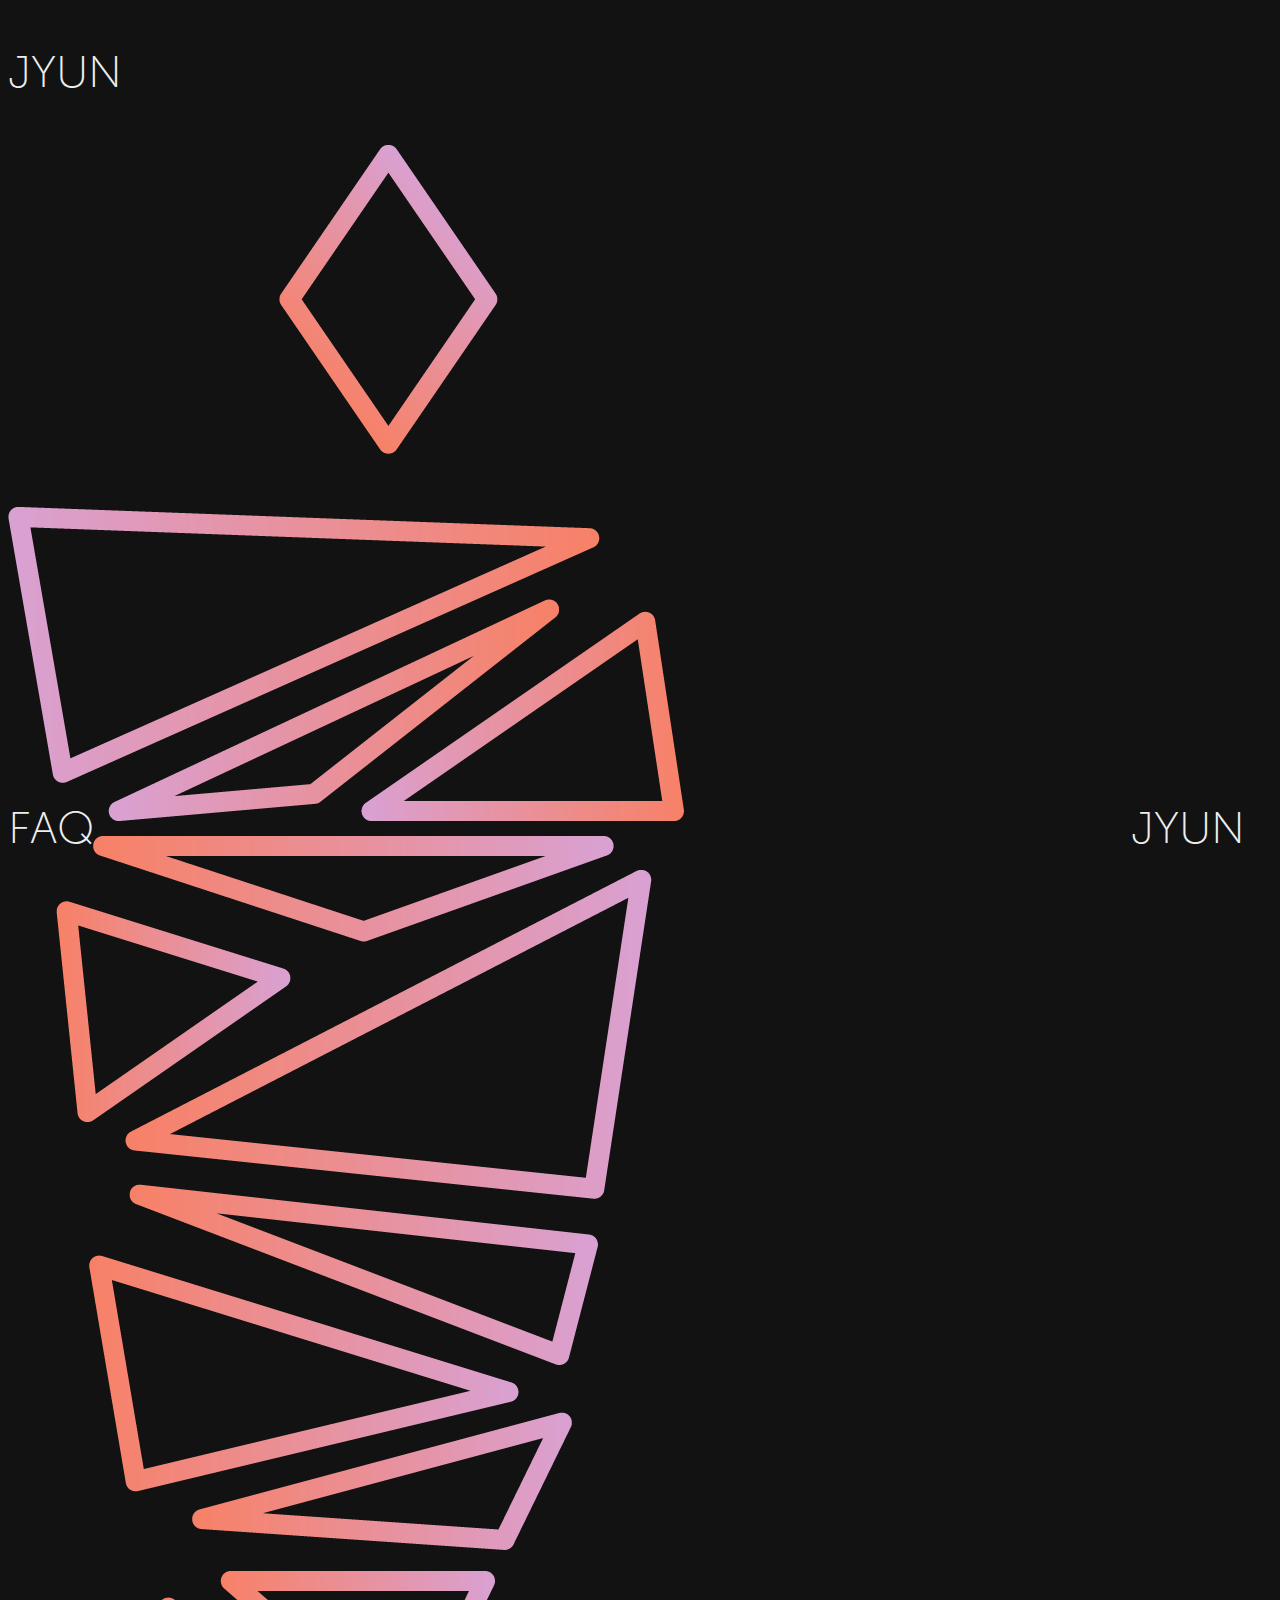
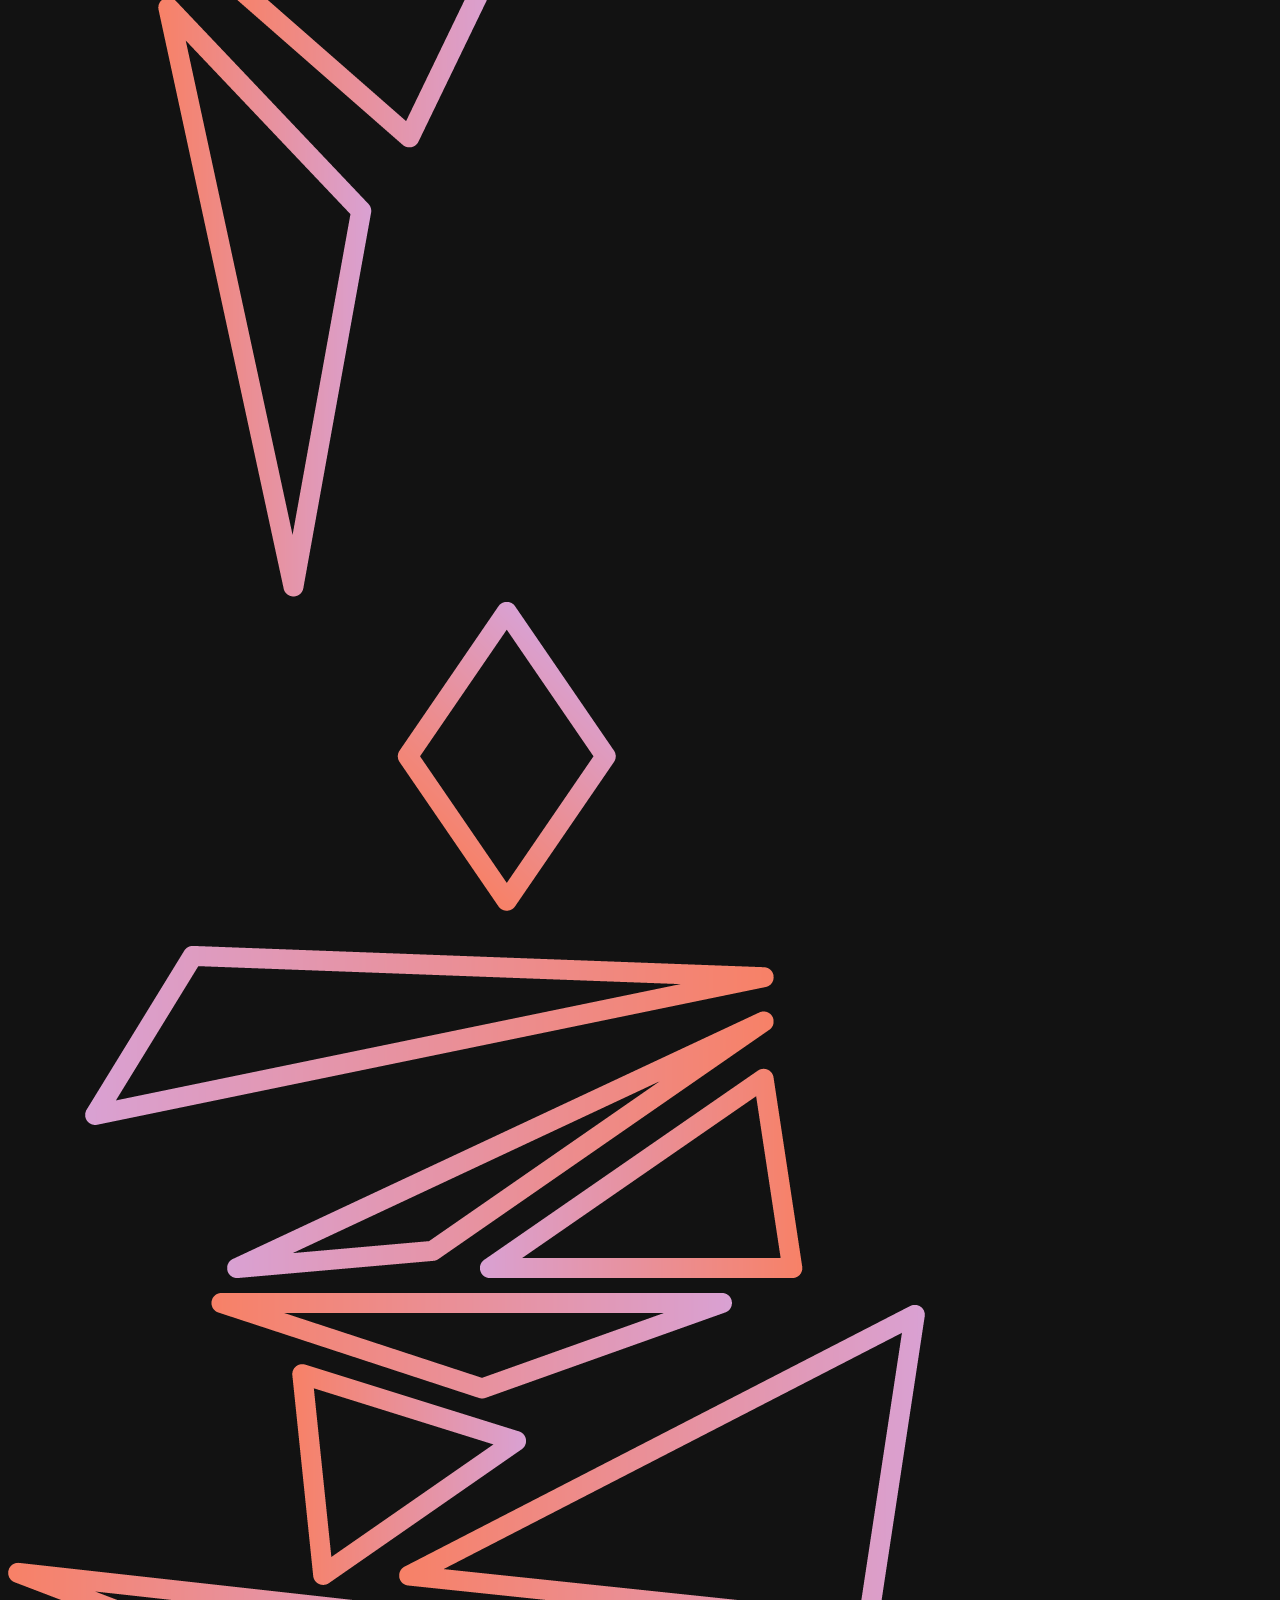
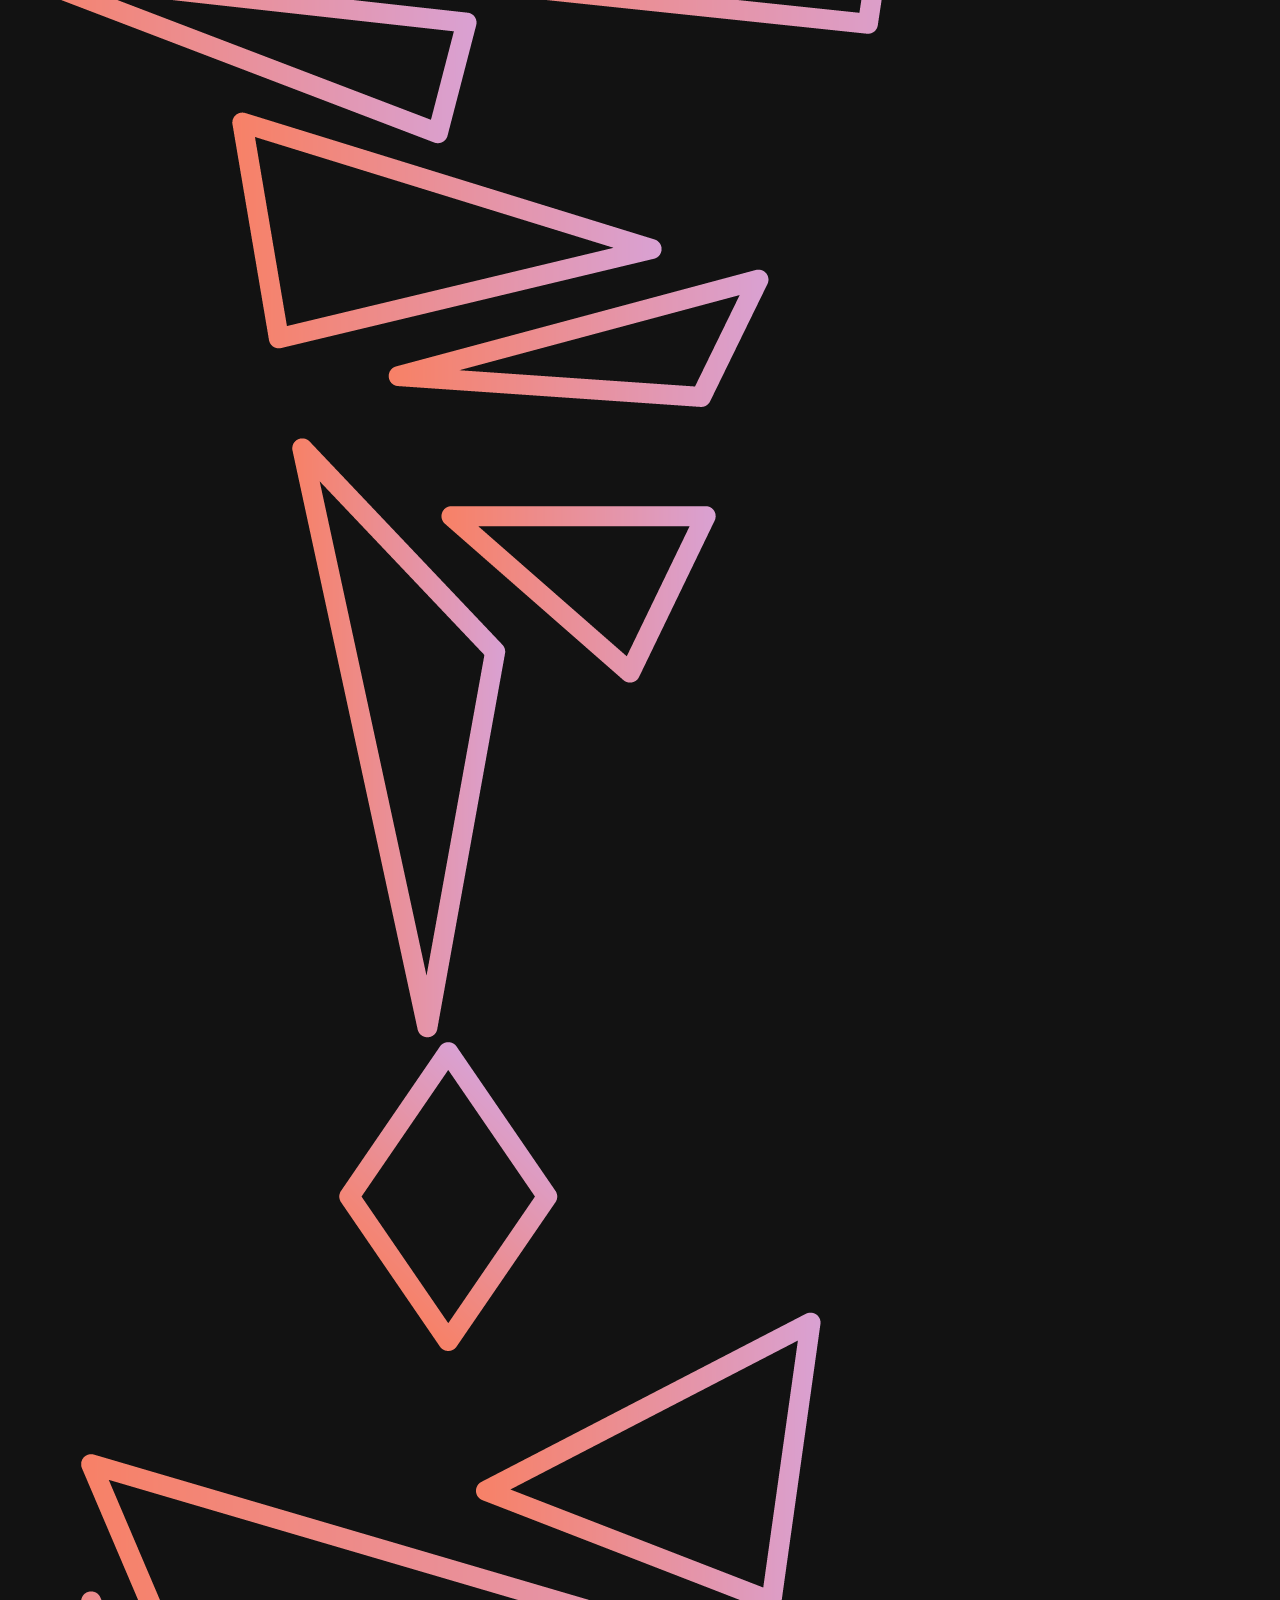
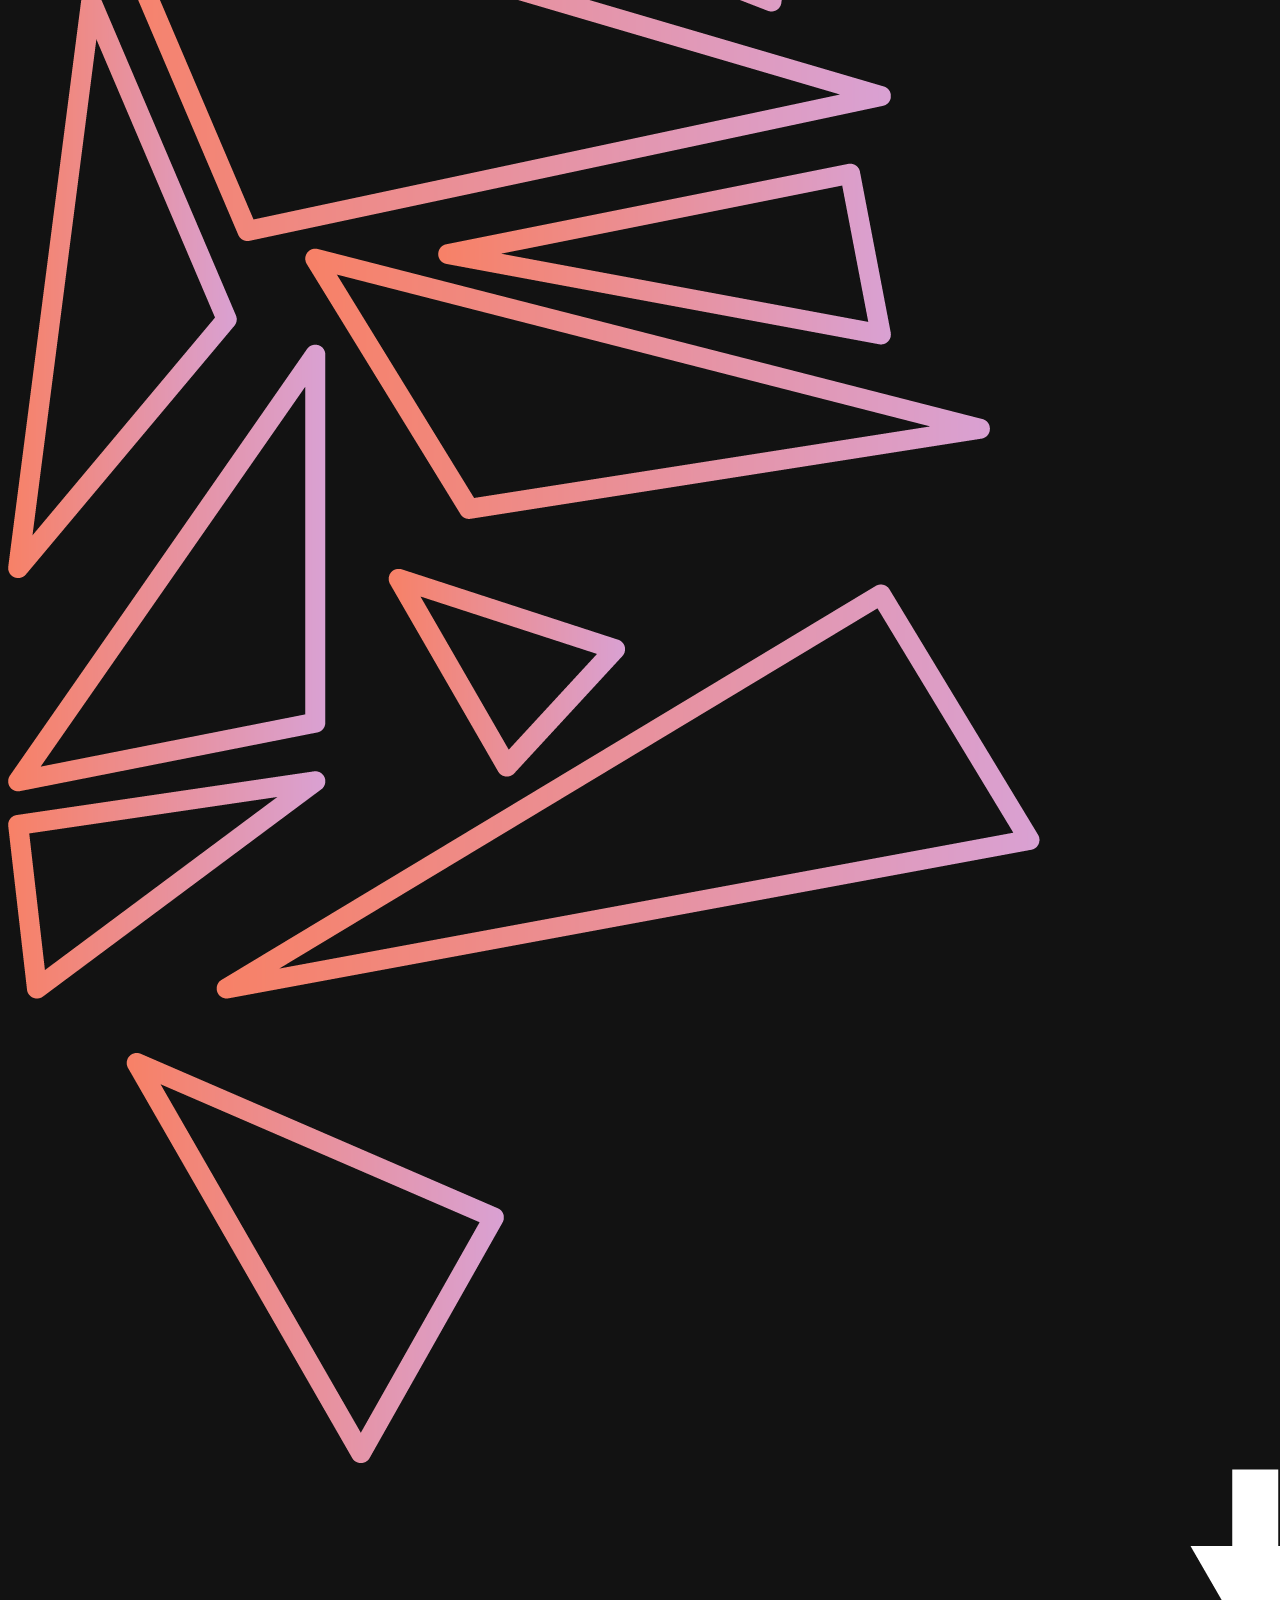
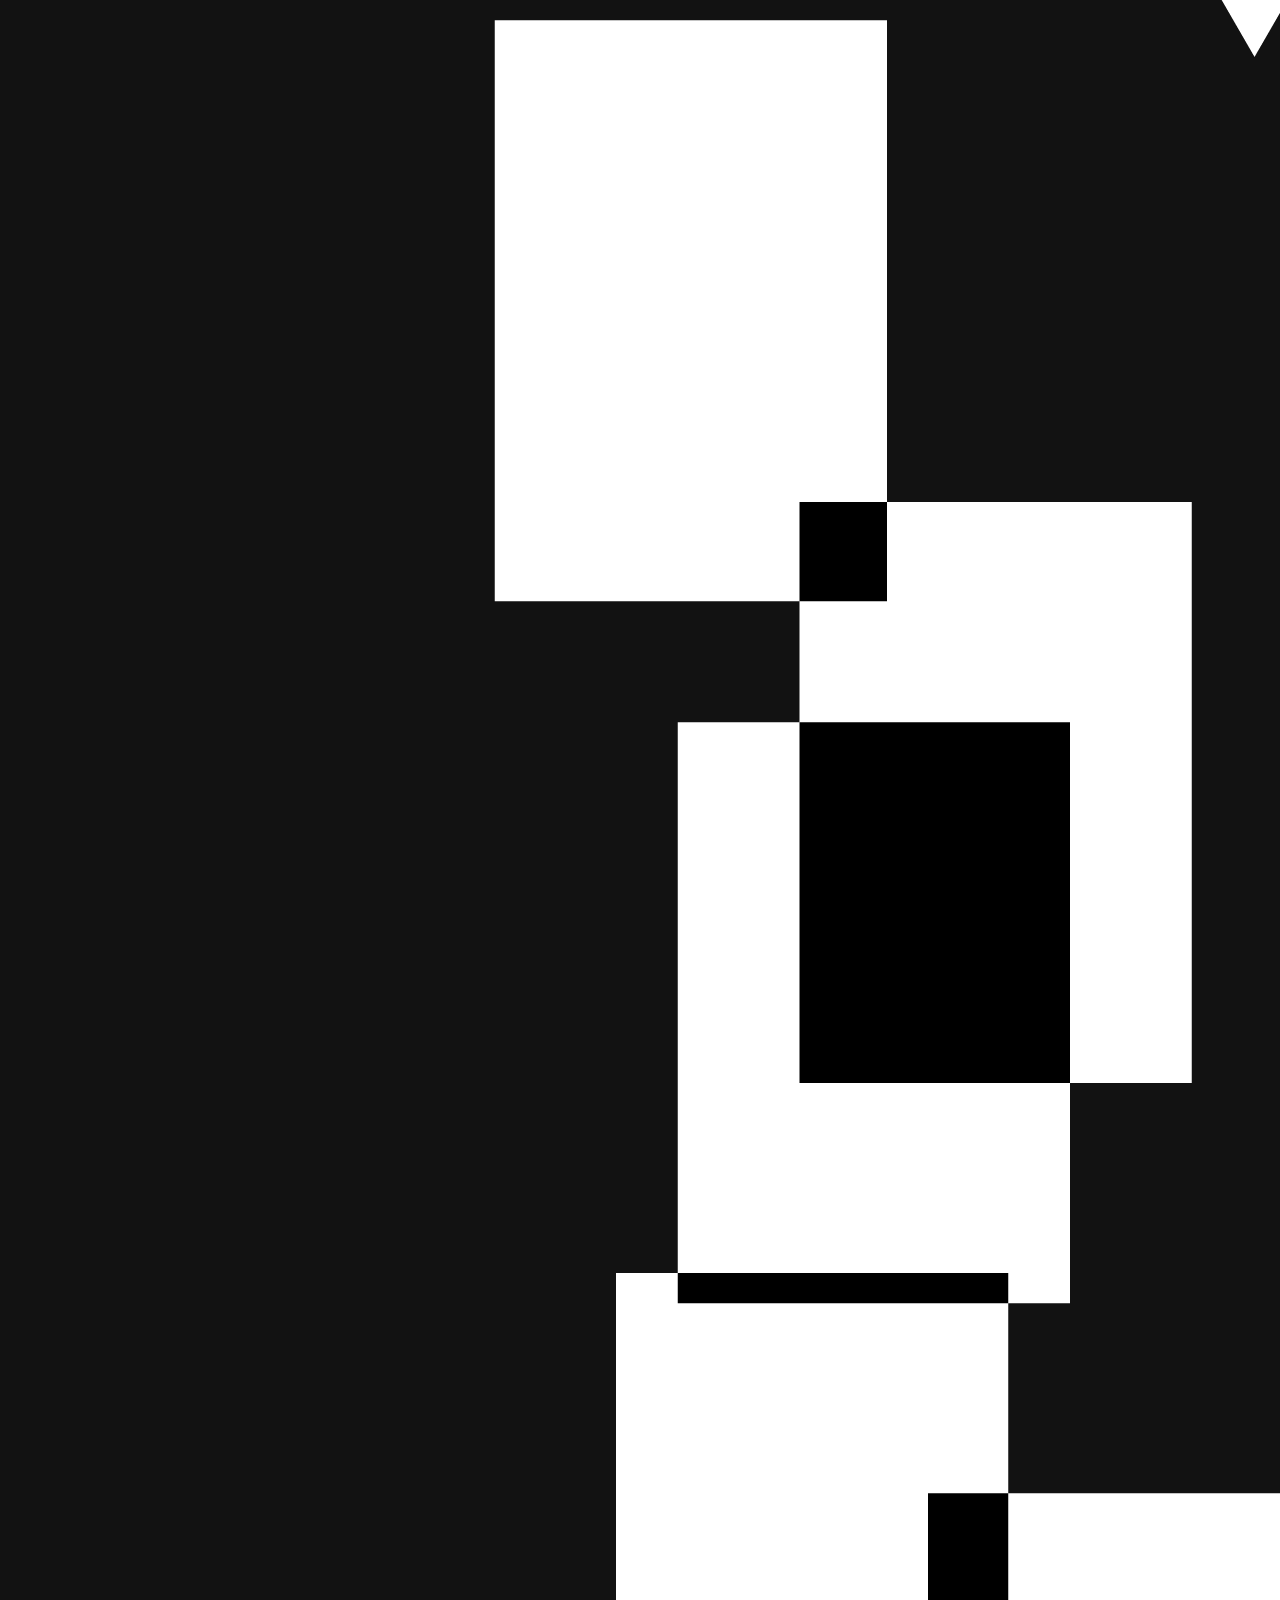
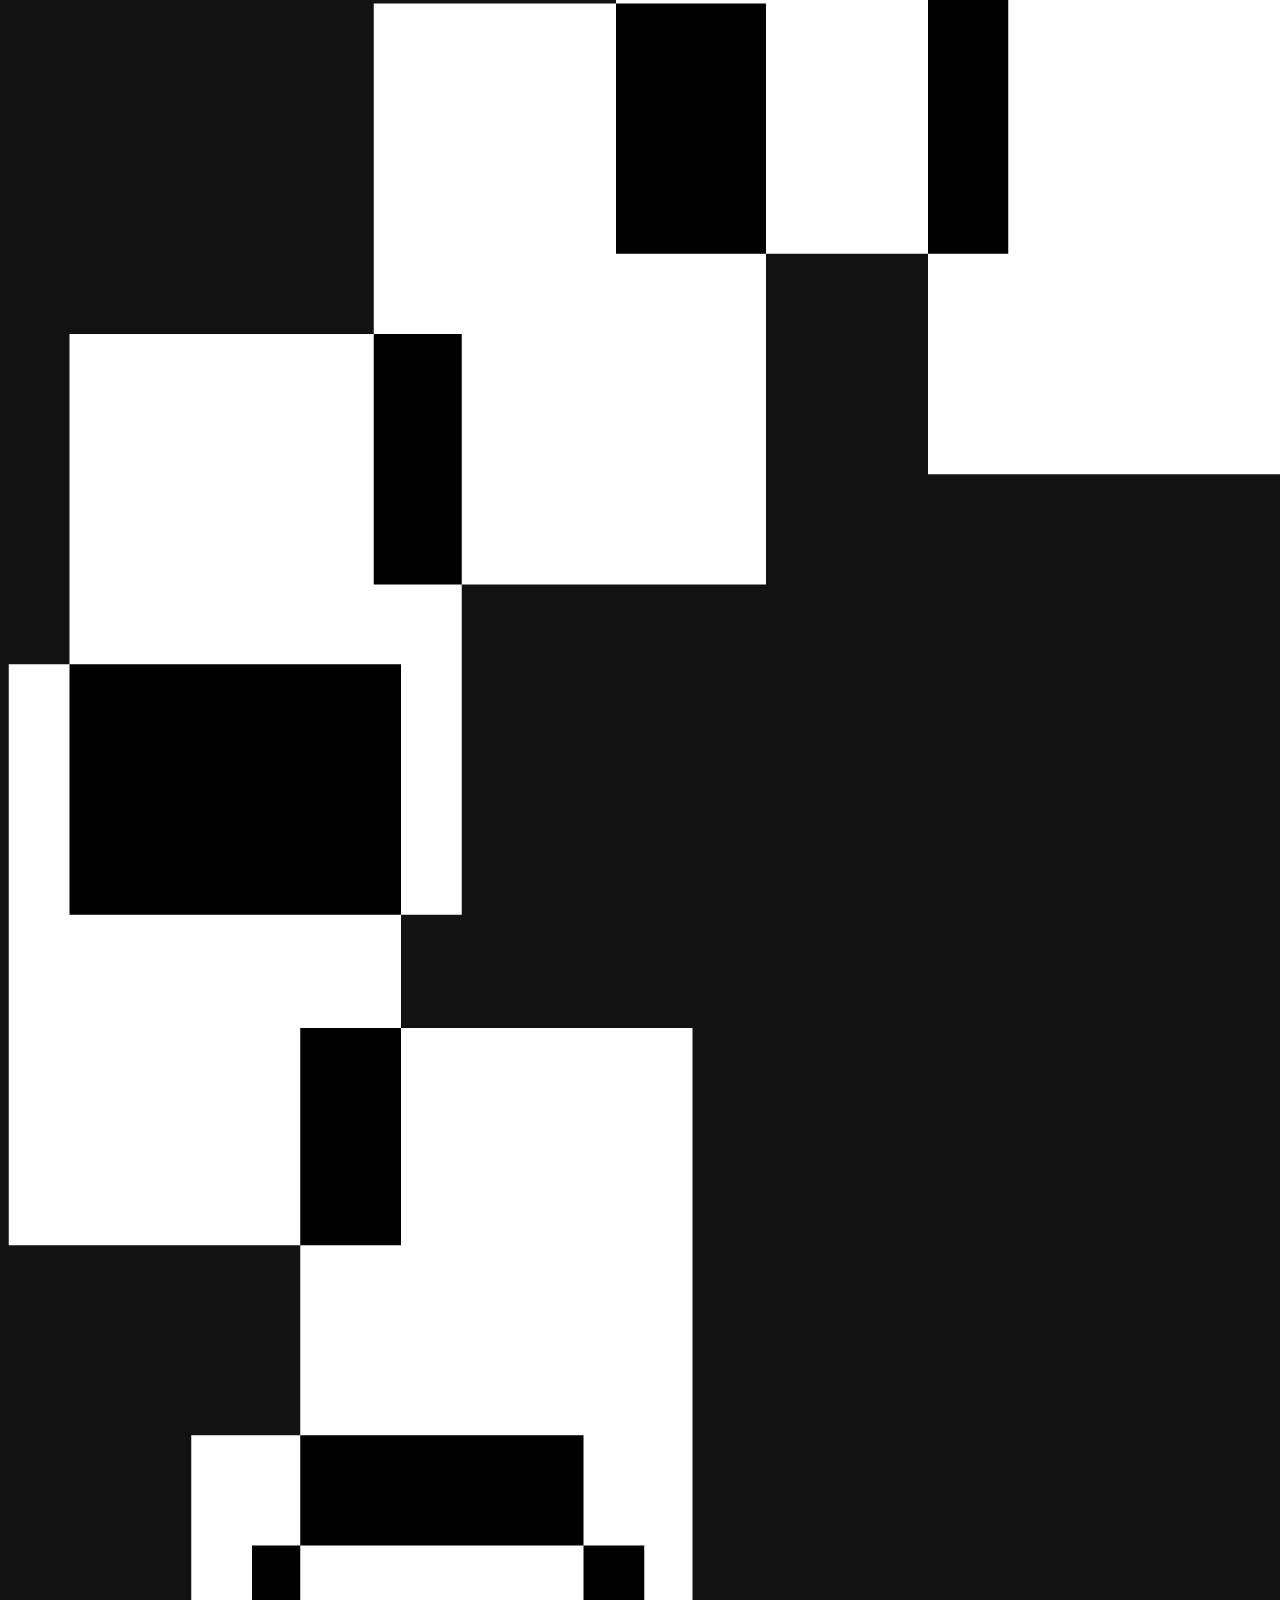
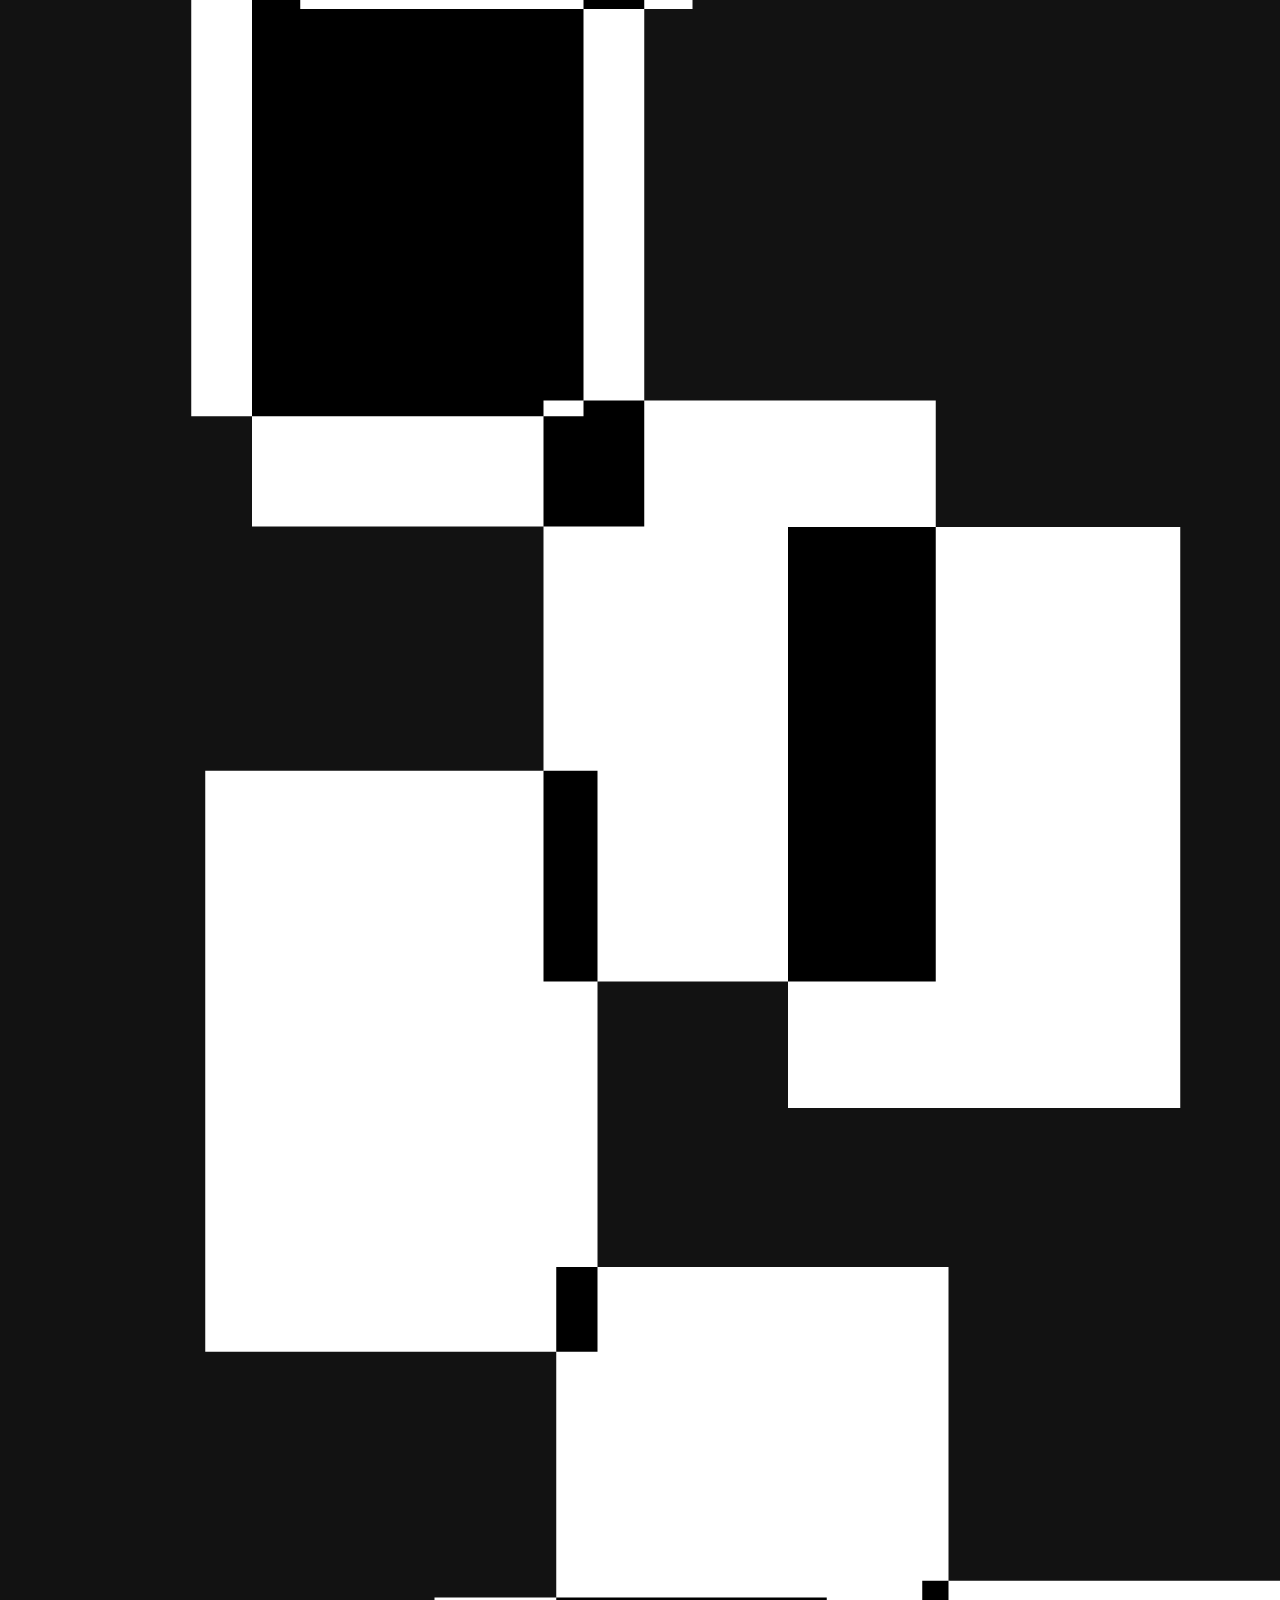
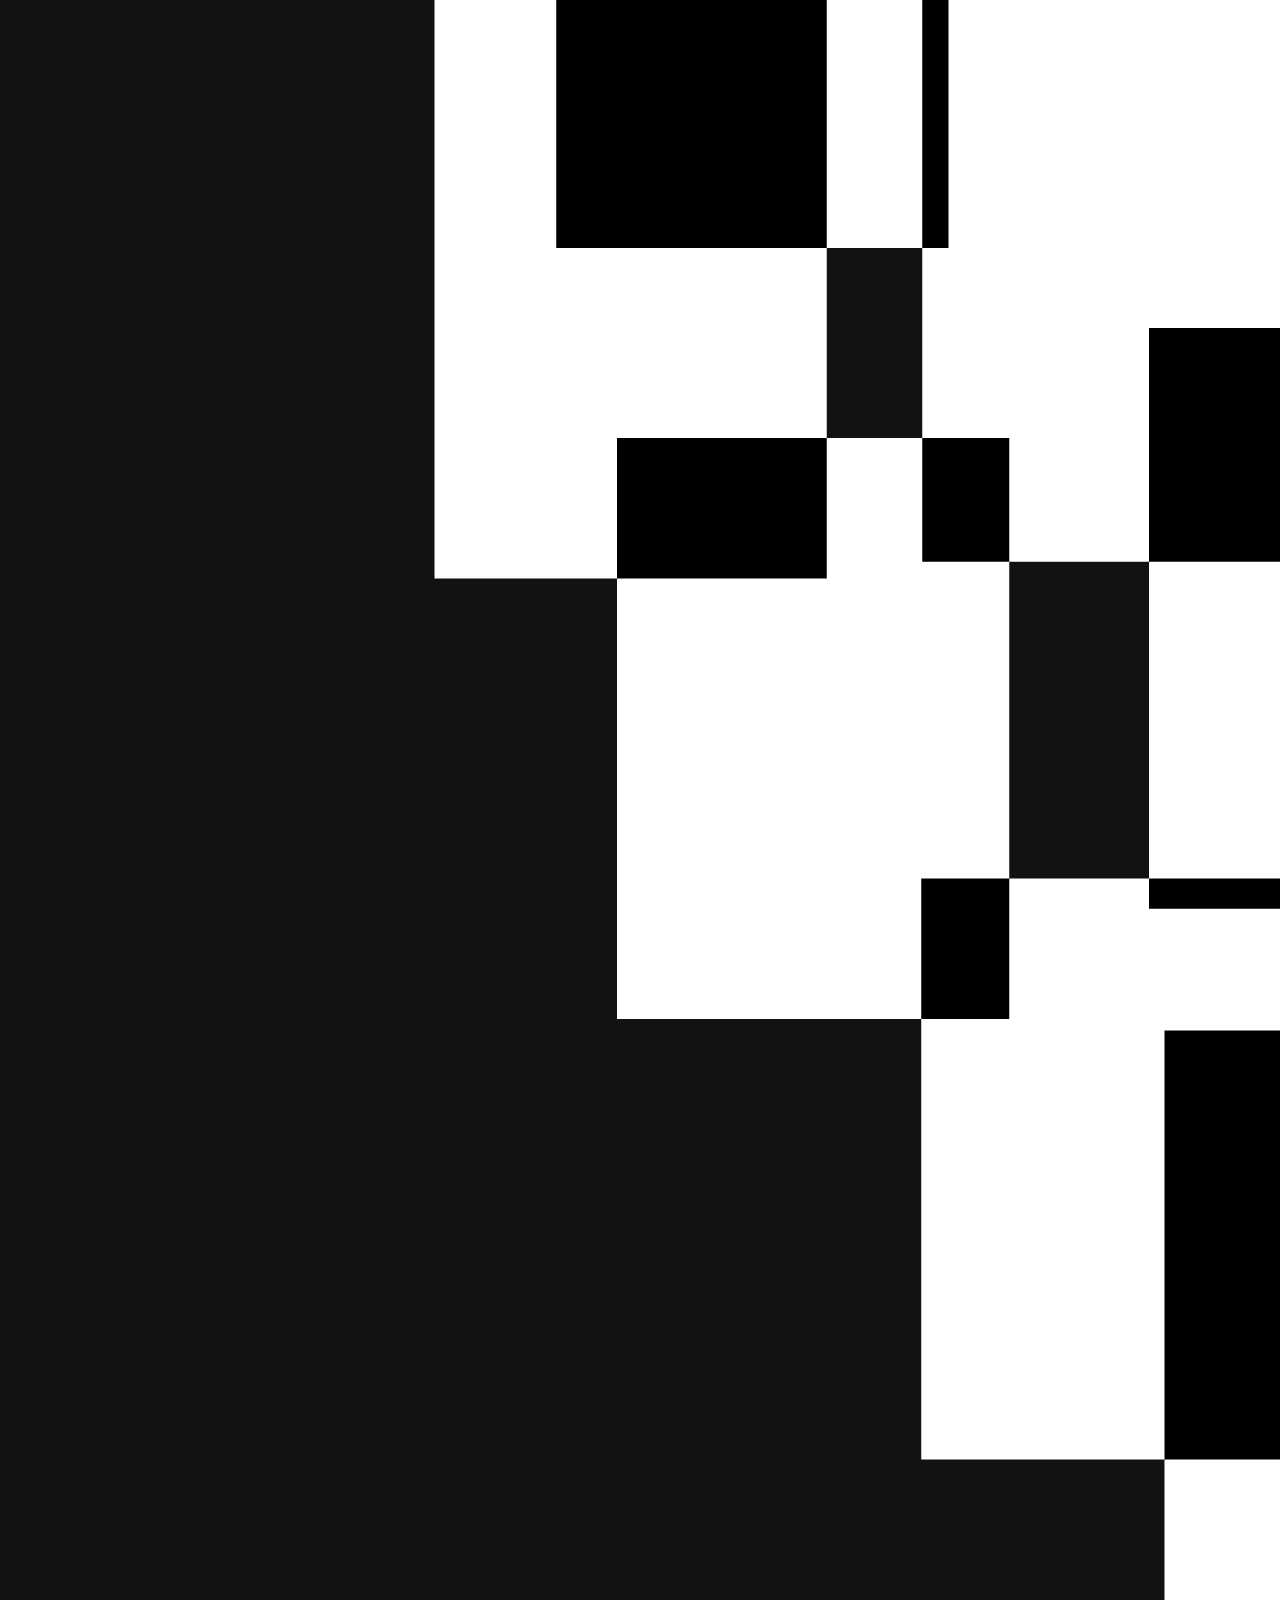
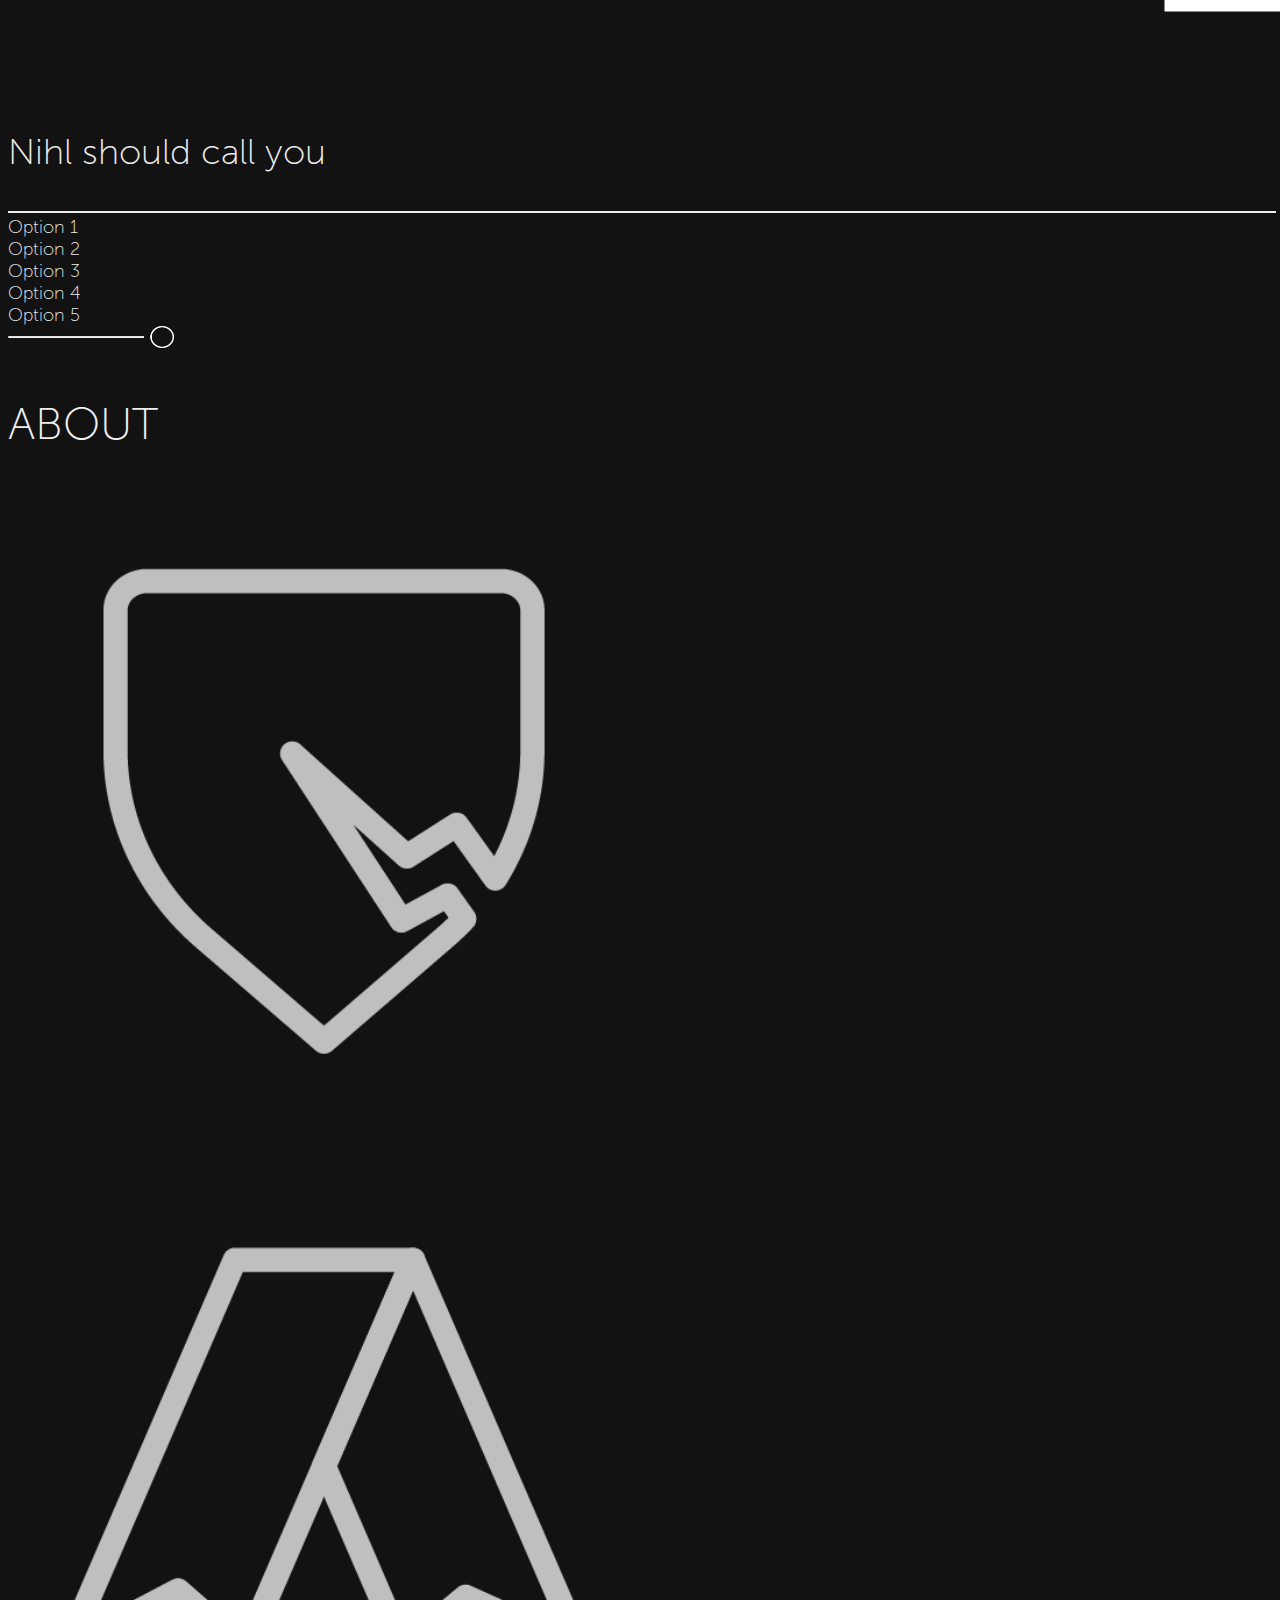
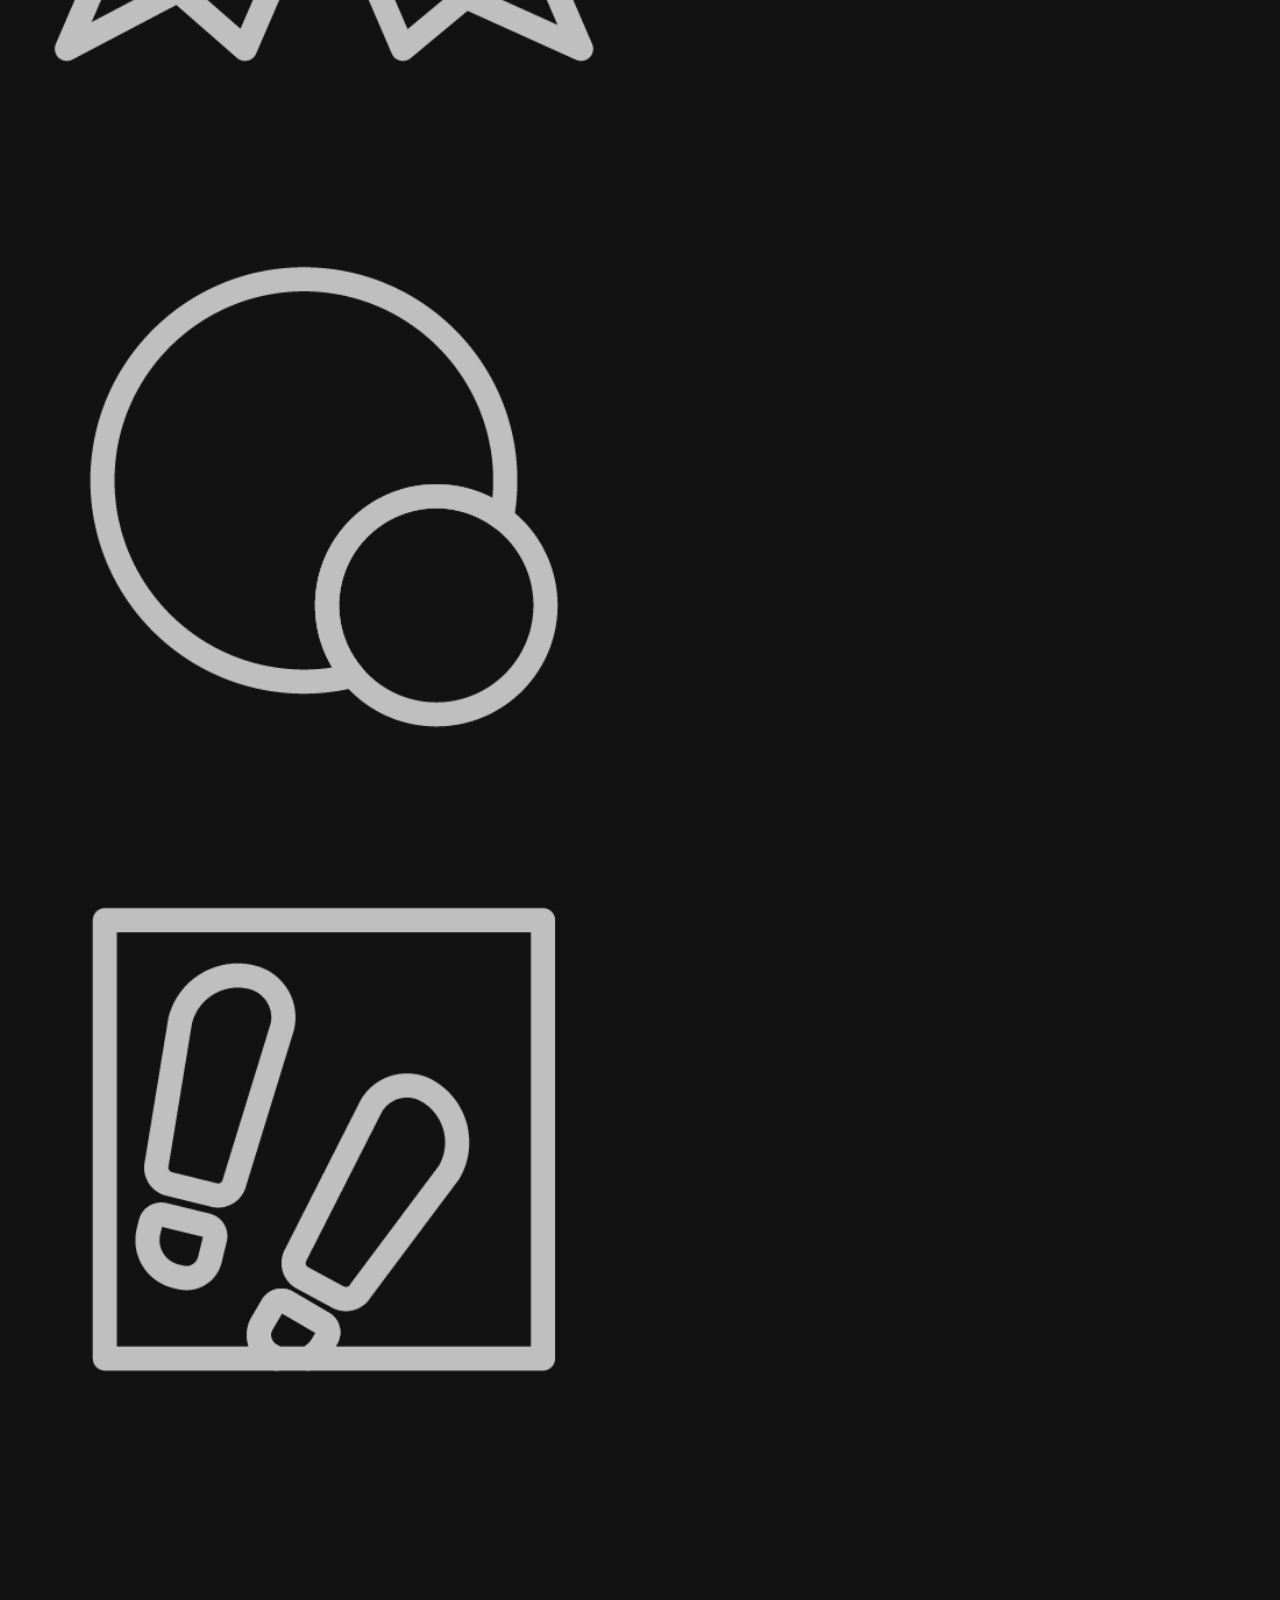
==== game.html @ cb003a81 "finished part 6 to part 10" ====
<!DOCTYPE html>
<html lang="en">
  <head>
    <meta charset="UTF-8" />
    <meta http-equiv="X-UA-Compatible" content="IE=edge" />
    <meta name="viewport" content="width=device-width, initial-scale=1.0" />
    <title>JYUN</title>
    <link
      href="https://cdn.jsdelivr.net/npm/bootstrap@5.0.2/dist/css/bootstrap.min.css"
      rel="stylesheet"
      integrity="sha384-EVSTQN3/azprG1Anm3QDgpJLIm9Nao0Yz1ztcQTwFspd3yD65VohhpuuCOmLASjC"
      crossorigin="anonymous"
    />
    <link rel="stylesheet" type="text/css" href="game.css" />
    <script src="https://ajax.googleapis.com/ajax/libs/jquery/3.6.0/jquery.min.js"></script>
  </head>
  <body>
    <div class="container-fliud d-flex vh-100 px-3 py-3">
      <div class="row w-100">
        <div class="col-2 corner_text">
          <p>JYUN</p>
          <p style="position: absolute; bottom: 0px">FAQ</p>
        </div>
        <div class="col pb-3 px-2">
          <div class="row h-75 d-flex align-items-end">
            <div class="col-6">
              <img
                id="charpd"
                class="img-fluid w-25 mx-auto d-block my-auto d-none"
                src="assets/player/CharPD_01.png"
              />
              <img
                id="charpd2"
                class="img-fluid w-25 mx-auto d-block my-auto d-none"
                src="assets/player/CharPD_02.png"
              />
              <img
                id="charpd3"
                class="img-fluid w-25 mx-auto d-block my-auto d-none"
                src="assets/player/CharPD_03.png"
              />
              <img
                id="cemetery"
                class="img-fluid w-50 mx-auto d-block my-auto d-none"
                src="assets/env/Cemetery.png"
              />
            </div>
            <div
              id="gameplay_text"
              class="col-6 gamplay_text pb-5 d-none"
            ></div>
            <audio loop id="digging">
              <source src="assets/audio/shovel_digging.wav" type="audio/wav" />
            </audio>
            <audio loop id="eerie">
              <source src="assets/audio/eerie_sound.mp3" type="audio/wav" />
            </audio>

            <div id="username" class="col-5 gamplay_text pb-5 d-inline">
              Nihl should call you
              <form id="name_form">
                <input type="text" id="username_textbox" required />
              </form>
            </div>
          </div>
          <div
            id="option1"
            class="d-flex justify-content-end options_text d-none"
          >
            Option 1
          </div>
          <div
            id="option2"
            class="d-flex justify-content-end options_text d-none"
          >
            Option 2
          </div>
          <div
            id="option3"
            class="d-flex justify-content-end options_text d-none"
          >
            Option 3
          </div>
          <div
            id="option4"
            class="d-flex justify-content-end options_text d-none"
          >
            Option 4
          </div>
          <div
            id="option5"
            class="d-flex justify-content-end options_text d-none"
          >
            Option 5
          </div>
          <div class="row h-25 d-flex justify-content-end pt-5">
            <img id="next_button" src="assets/UI/NextButton.png" />
          </div>
        </div>
        <div class="col-2 corner_text p-0">
          <p class="text-end">ABOUT</p>
          <div id="items" class="row justify-content-end">
            <div class="row justify-content-end">
              <img
                id="broken_shovel"
                class="img_fluid pb-3 items d-none"
                src="assets/items/BrokenShovel.png"
              />
            </div>
            <div class="row justify-content-end">
              <img
                id="familiar_cloth"
                class="img_fluid items pb-3 d-none"
                src="assets/items/FamiliarPieceofCloth.png"
              />
            </div>
            <div class="row justify-content-end">
              <img
                id = "blood-sample"
                class="img_fluid pb-3 items d-none"
                src="assets/items/BloodSample.png"
              />
            </div>
            <div class="row justify-content-end">
              <img
                id = "photograph"
                class="img_fluid items pb-3 d-none"
                src="assets/items/Photograph.png"
              />
            </div>

          </div>
          <div class="row justify-content-end">
            <div id="boomerang" class="row justify-content-end d-none">
              <img class="img_fluid items" src="assets/weapons/Boomerang.png" />
            </div>
            <div id="bowarrow" class="row justify-content-end pt-5 d-none">
              <img class="img_fluid items" src="assets/weapons/BowArrow.png" />
            </div>
            <div id="springgun" class="row justify-content-end pt-5 d-none">
              <img class="img_fluid items" src="assets/weapons/SpringGun.png" />
            </div>
          </div>
          <p style="position: absolute; bottom: 0; right: 2.7%">JYUN</p>
        </div>
      </div>
    </div>
    <script type="module" src="game.js"></script>
  </body>
</html>
---- game.css ----
@font-face {
  font-family: MuseoSans;
  src: url(fonts/museo_sans_ssv/Museo\ Sans\ 100/MuseoSans-100.otf);
}

@font-face {
  font-family: MuseoSans;
  src: url(fonts/museo_sans_ssv/Museo\ Sans\ 700/MuseoSans_700.otf);
  font-weight: bold;
}

body {
  background-color: #121212;
  color: #eeeeee;
  font-family: MuseoSans;
}

.corner_text {
  font-size: 5vh;
}

#next_button {
  width: 166px;
  height: 22px;
}

.gamplay_text {
  font-size: 4vh;
}

.options_text {
  font-size: 2vh;
}

.hide_img {
  display: none;
}

#username_textbox {
  width: 100%;
  outline: 0;
  background-color: #121212;
  border-color: #eeeeee;
  border-width: 0 0 2px;
  color: #eeeeee;
}

.items {
  width: 50%;
}

@media screen and (max-width: 600px) {
  .items {
    width: 75%;
  }
}

@media screen and (max-width: 400px) {
  .items {
    width: 100%;
  }
}
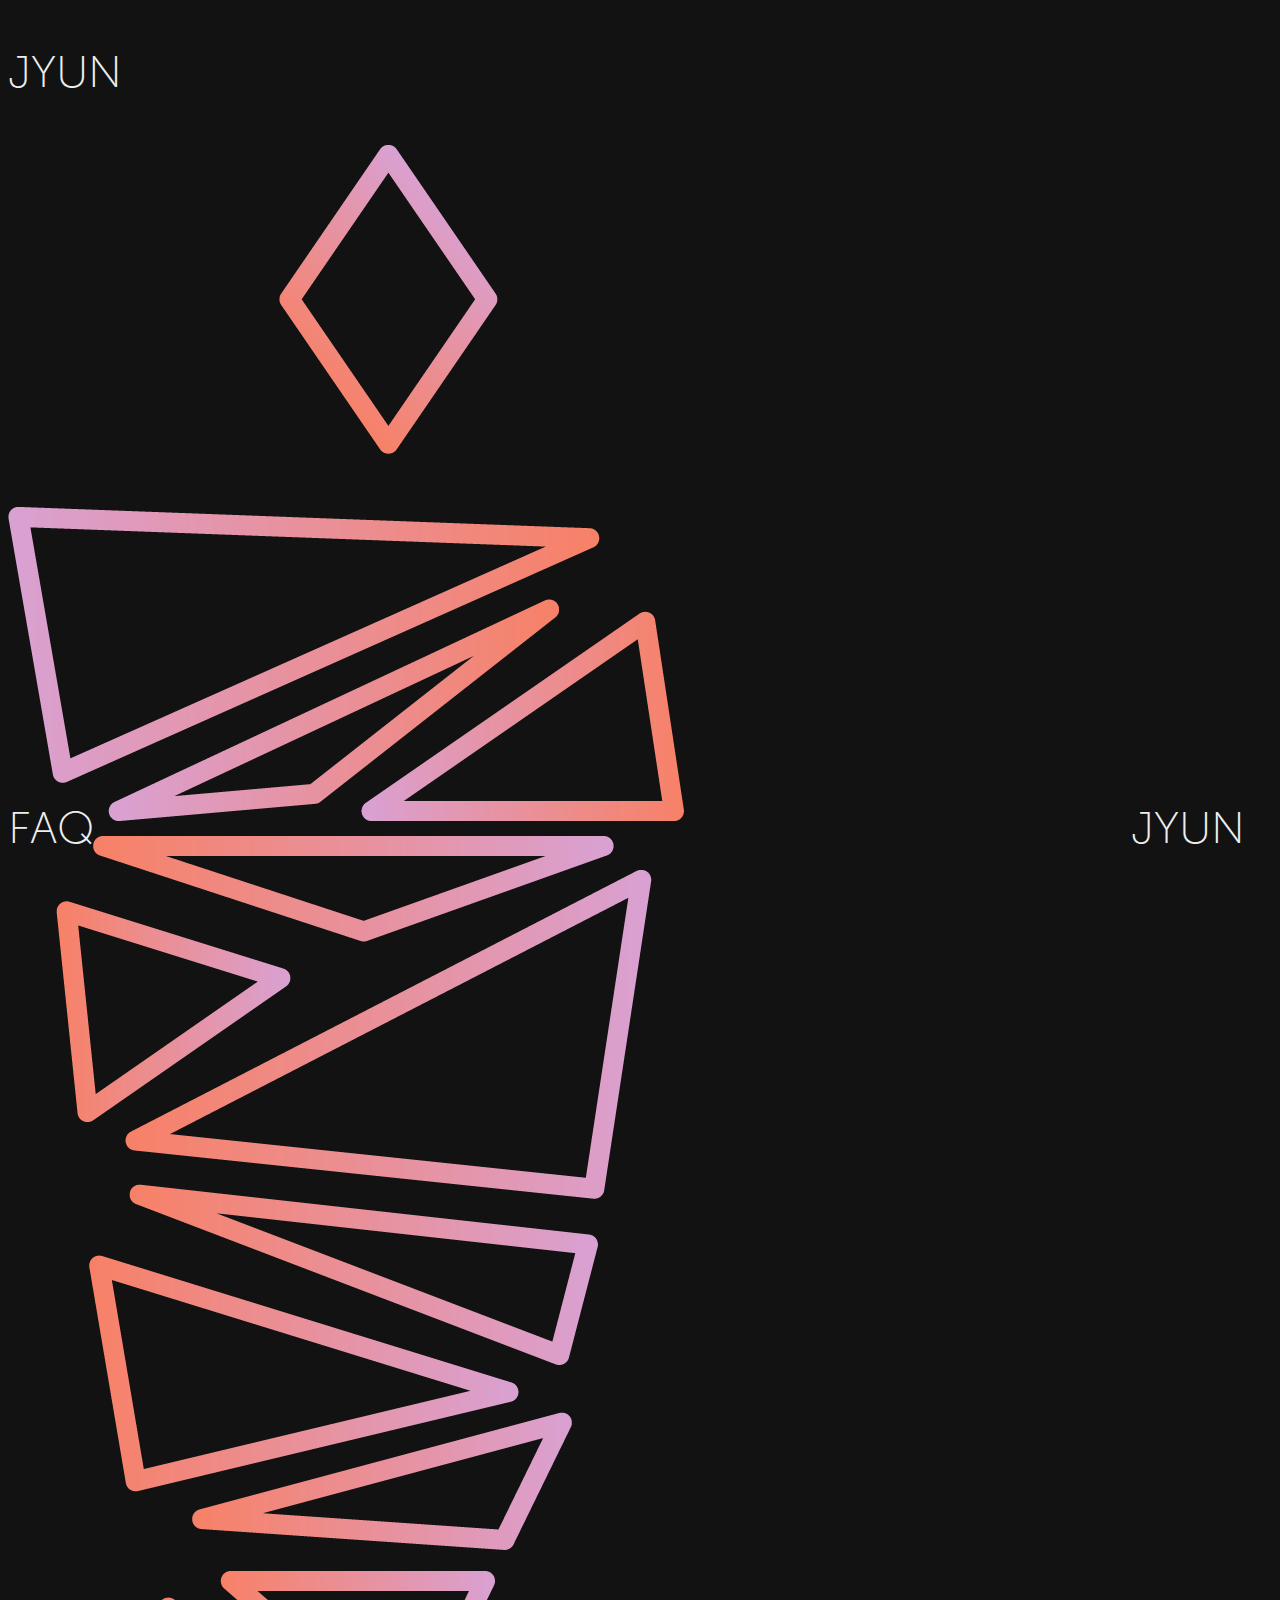
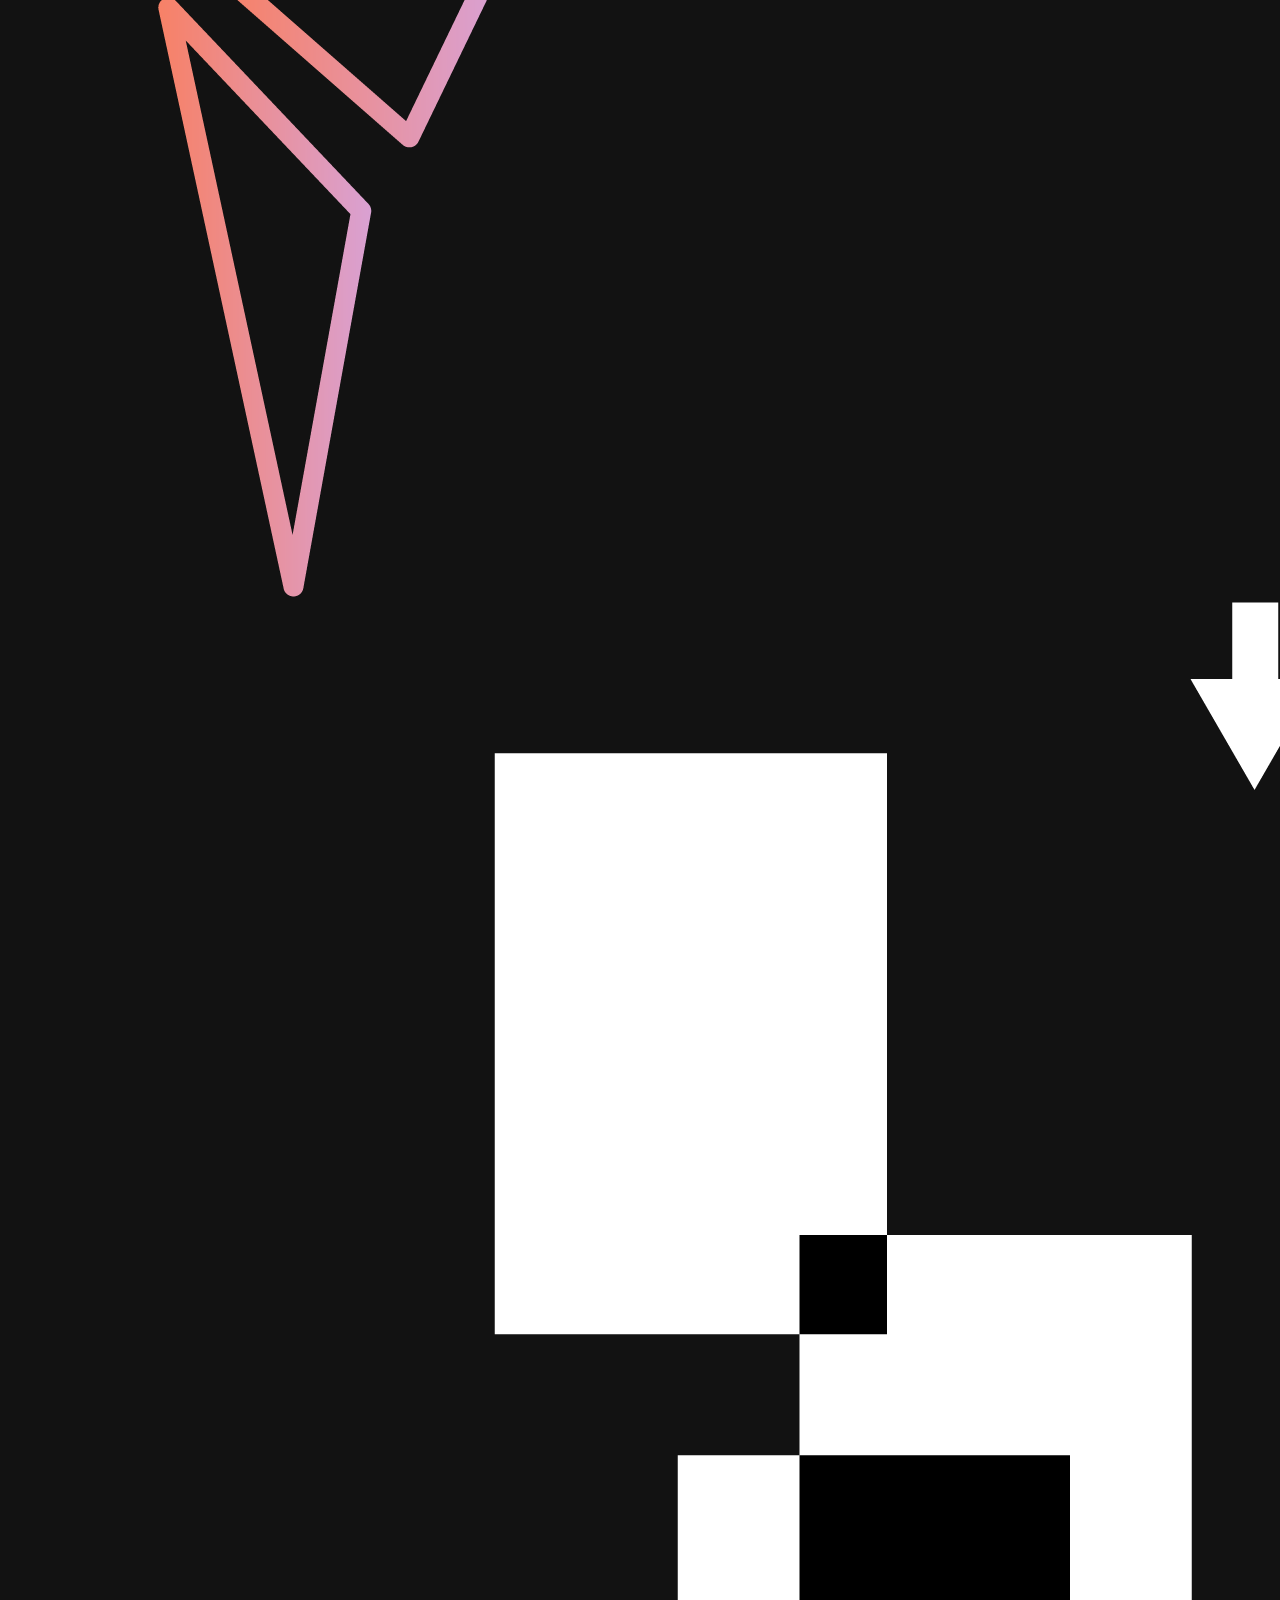
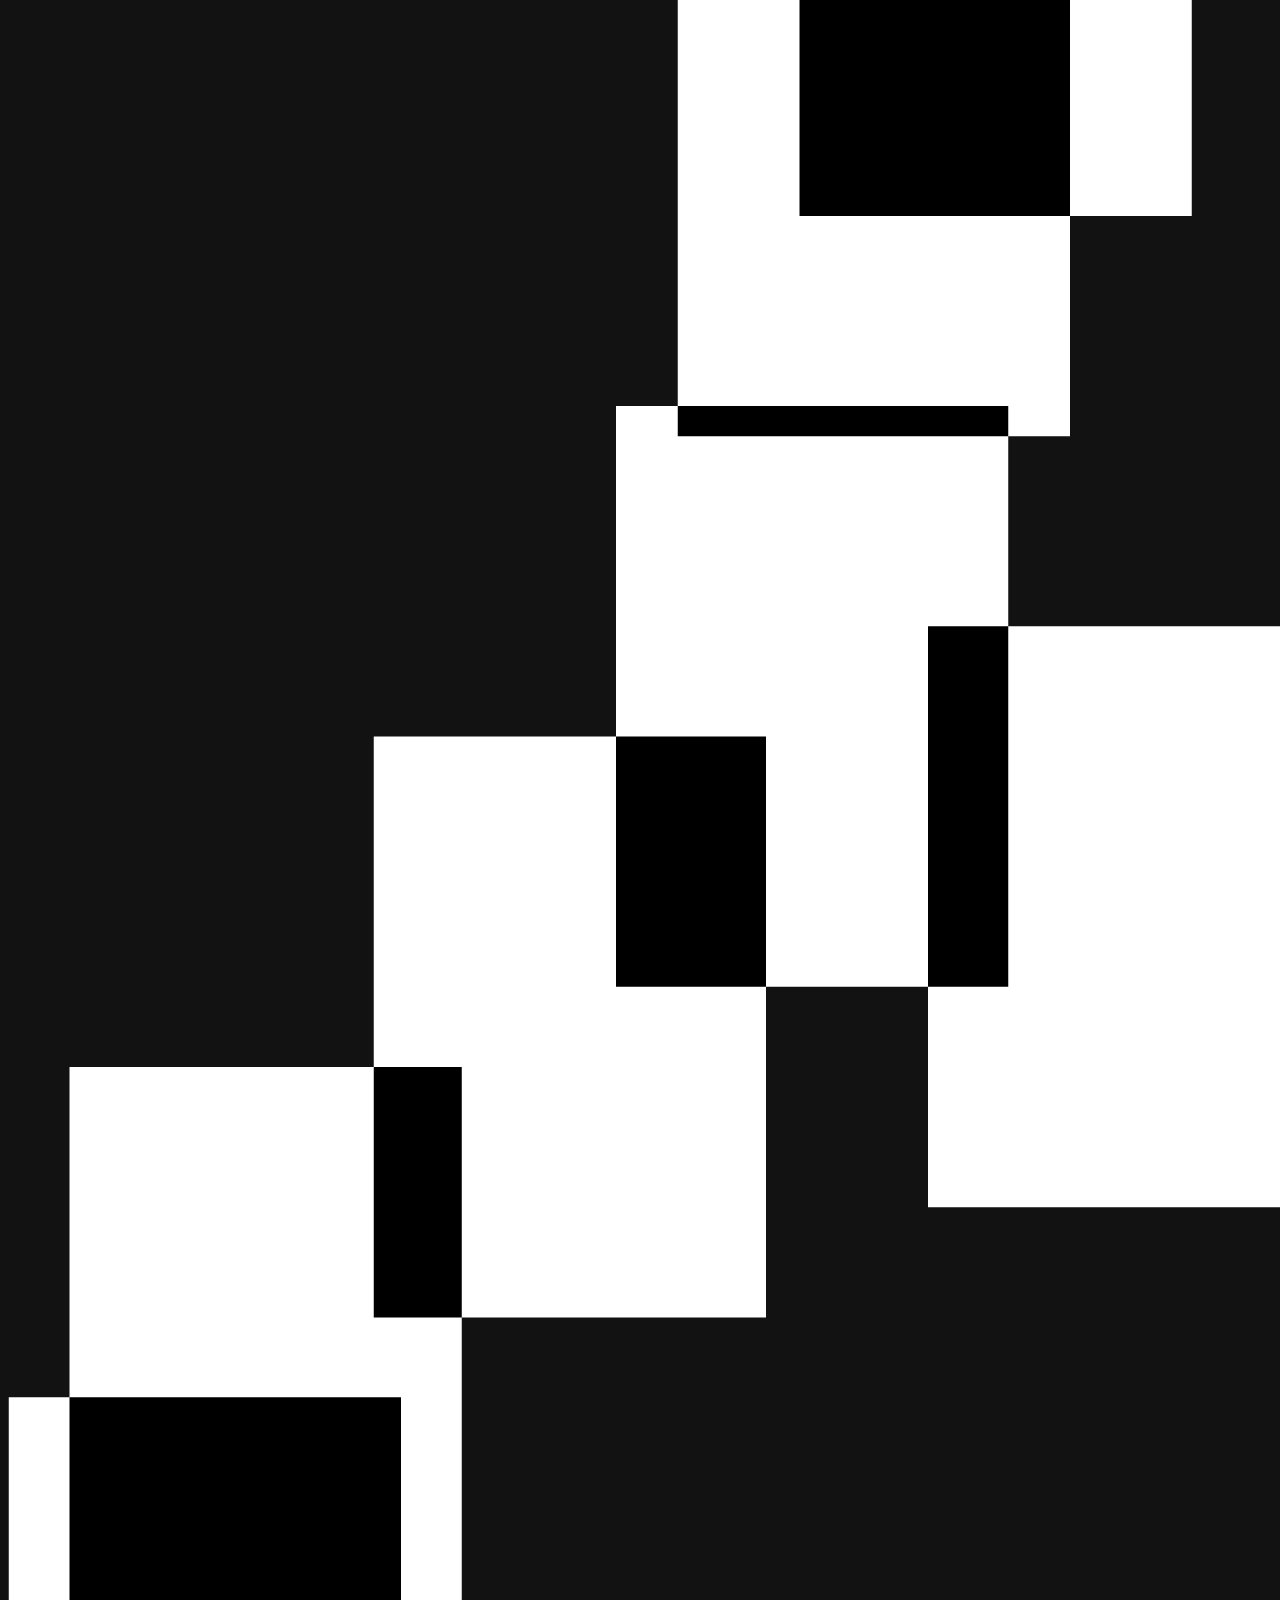
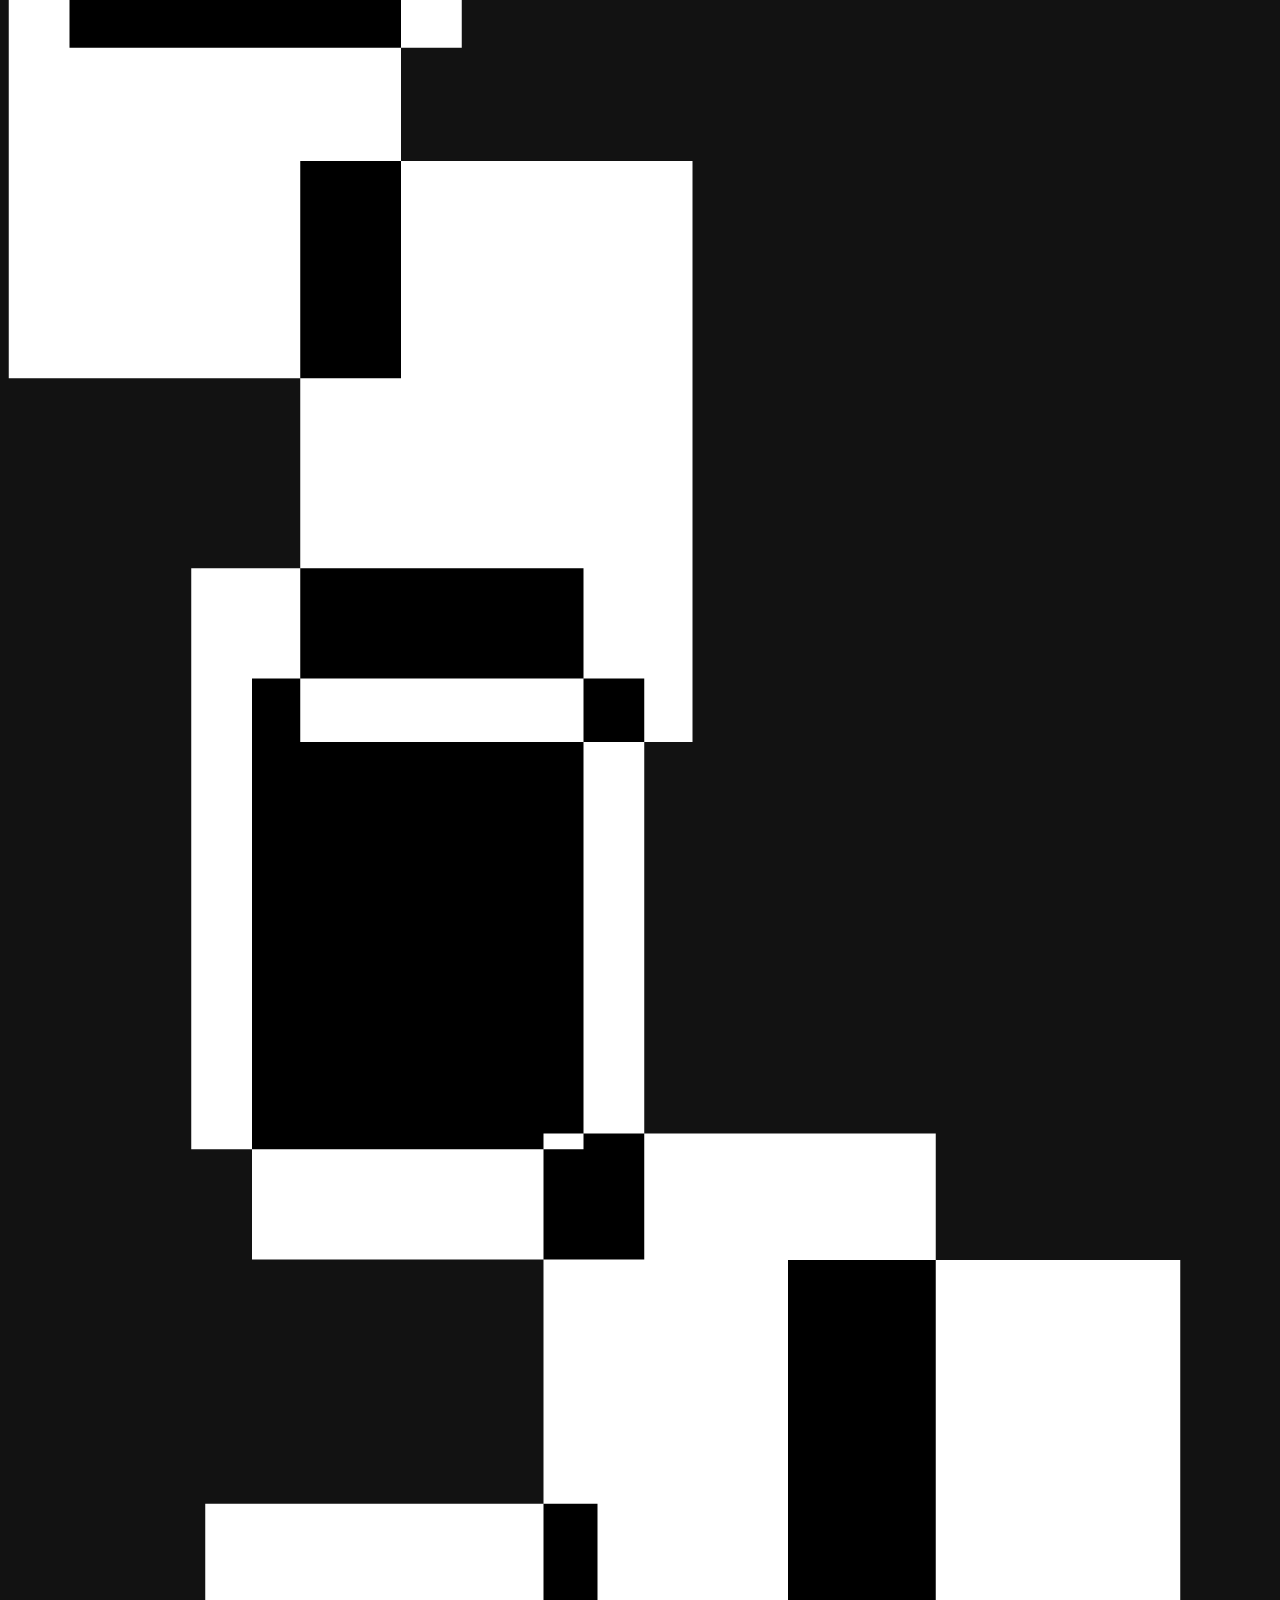
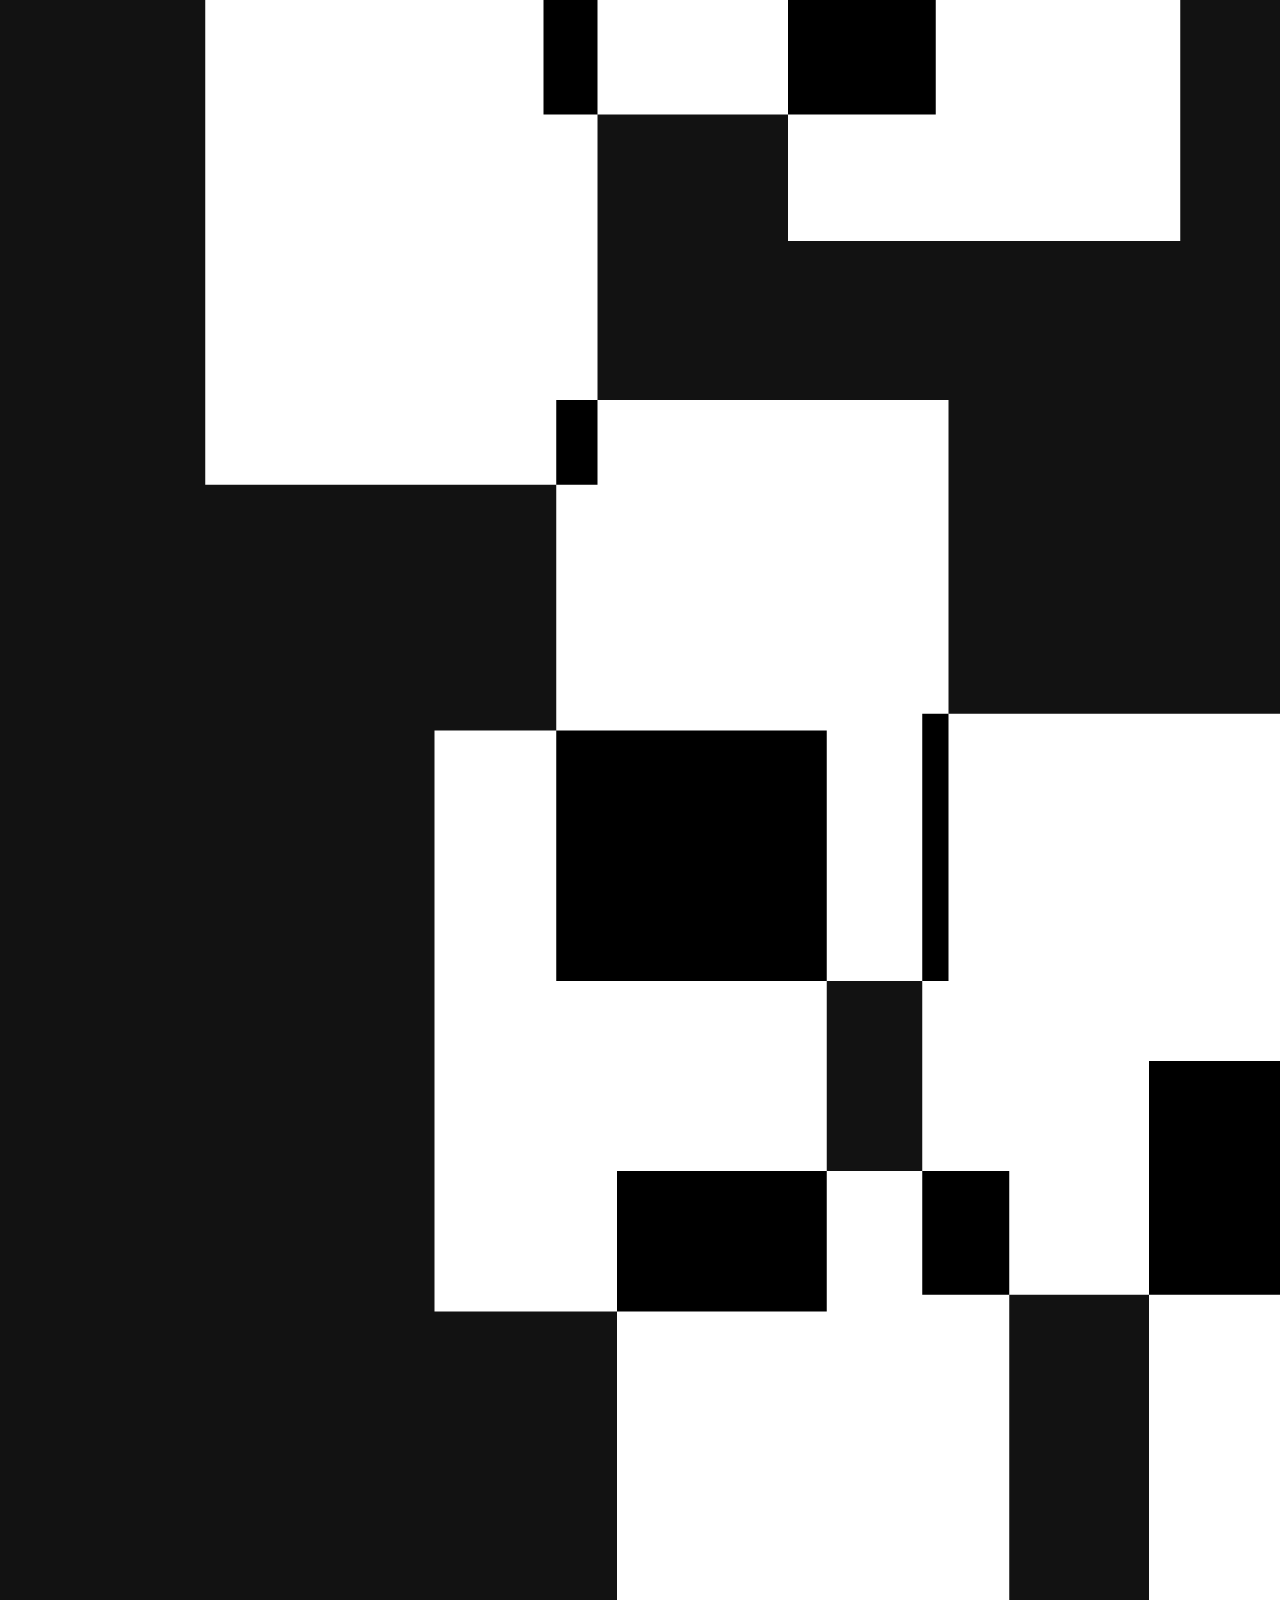
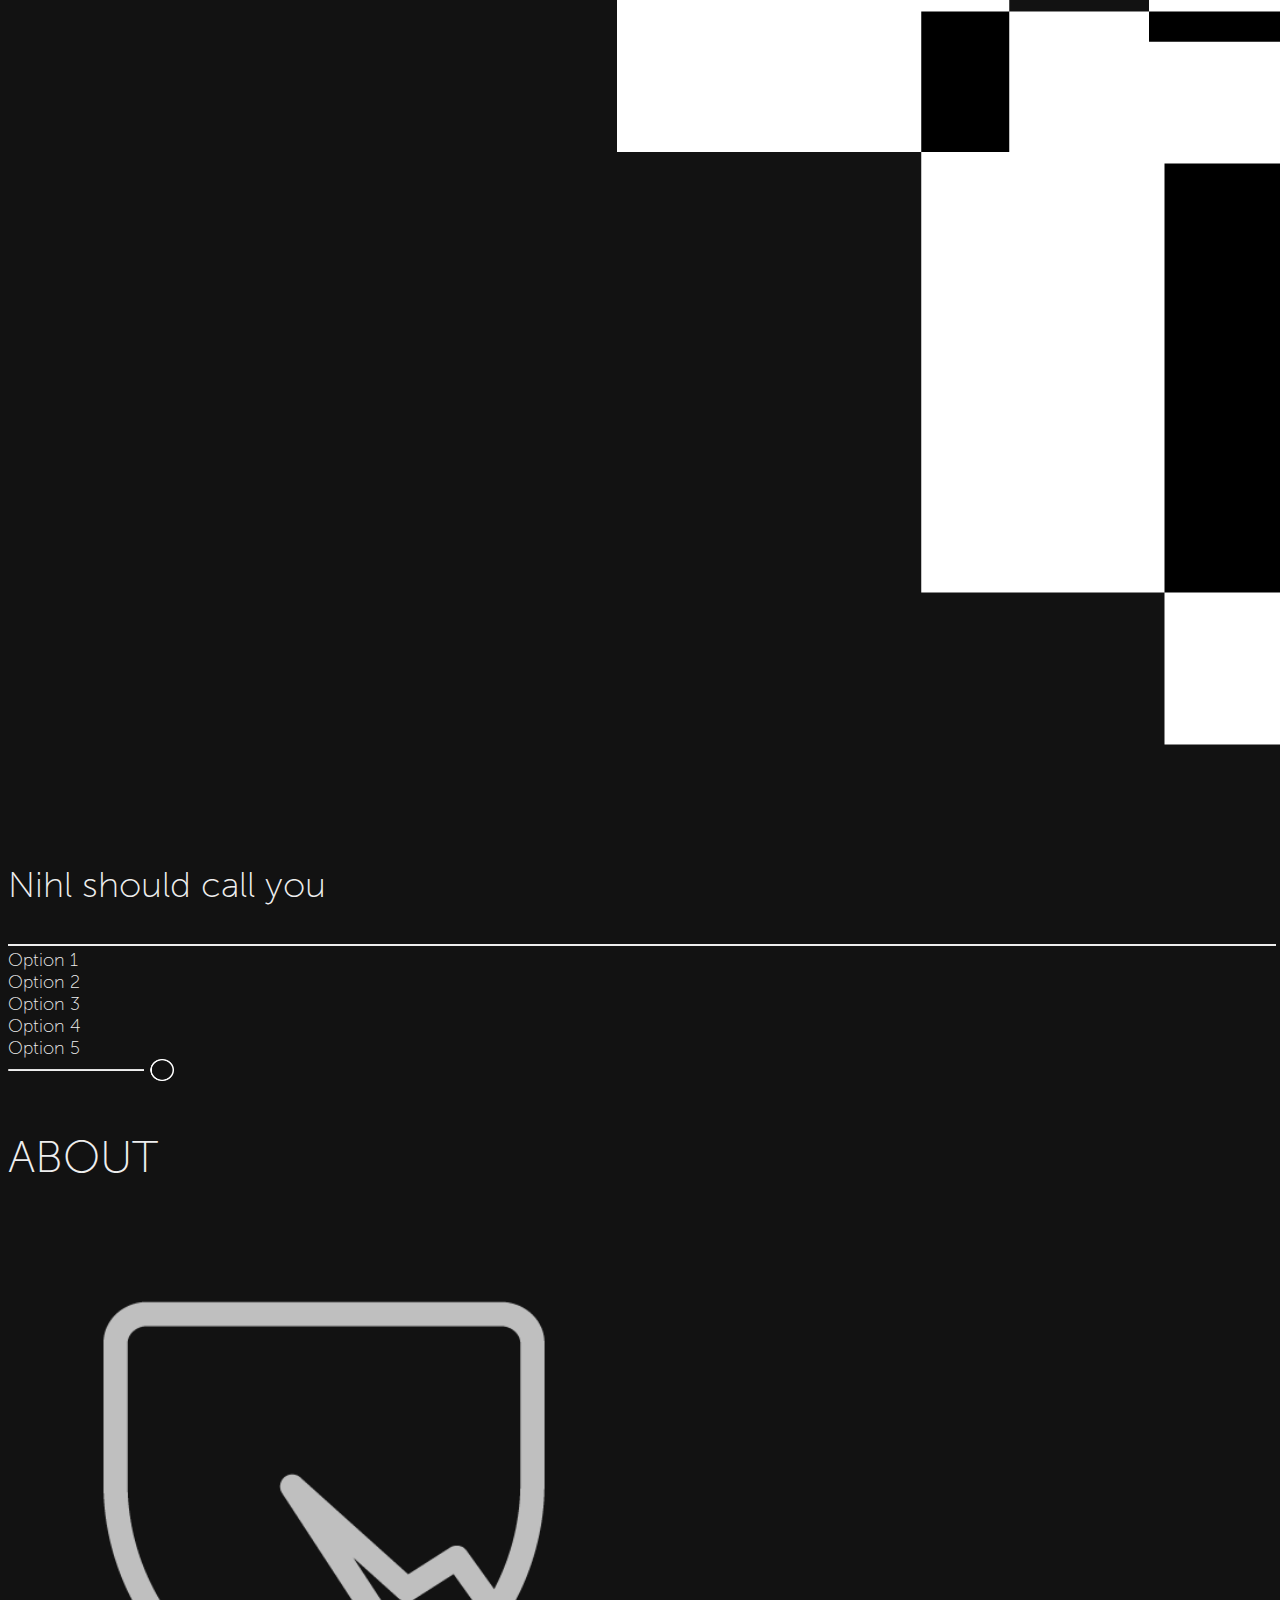
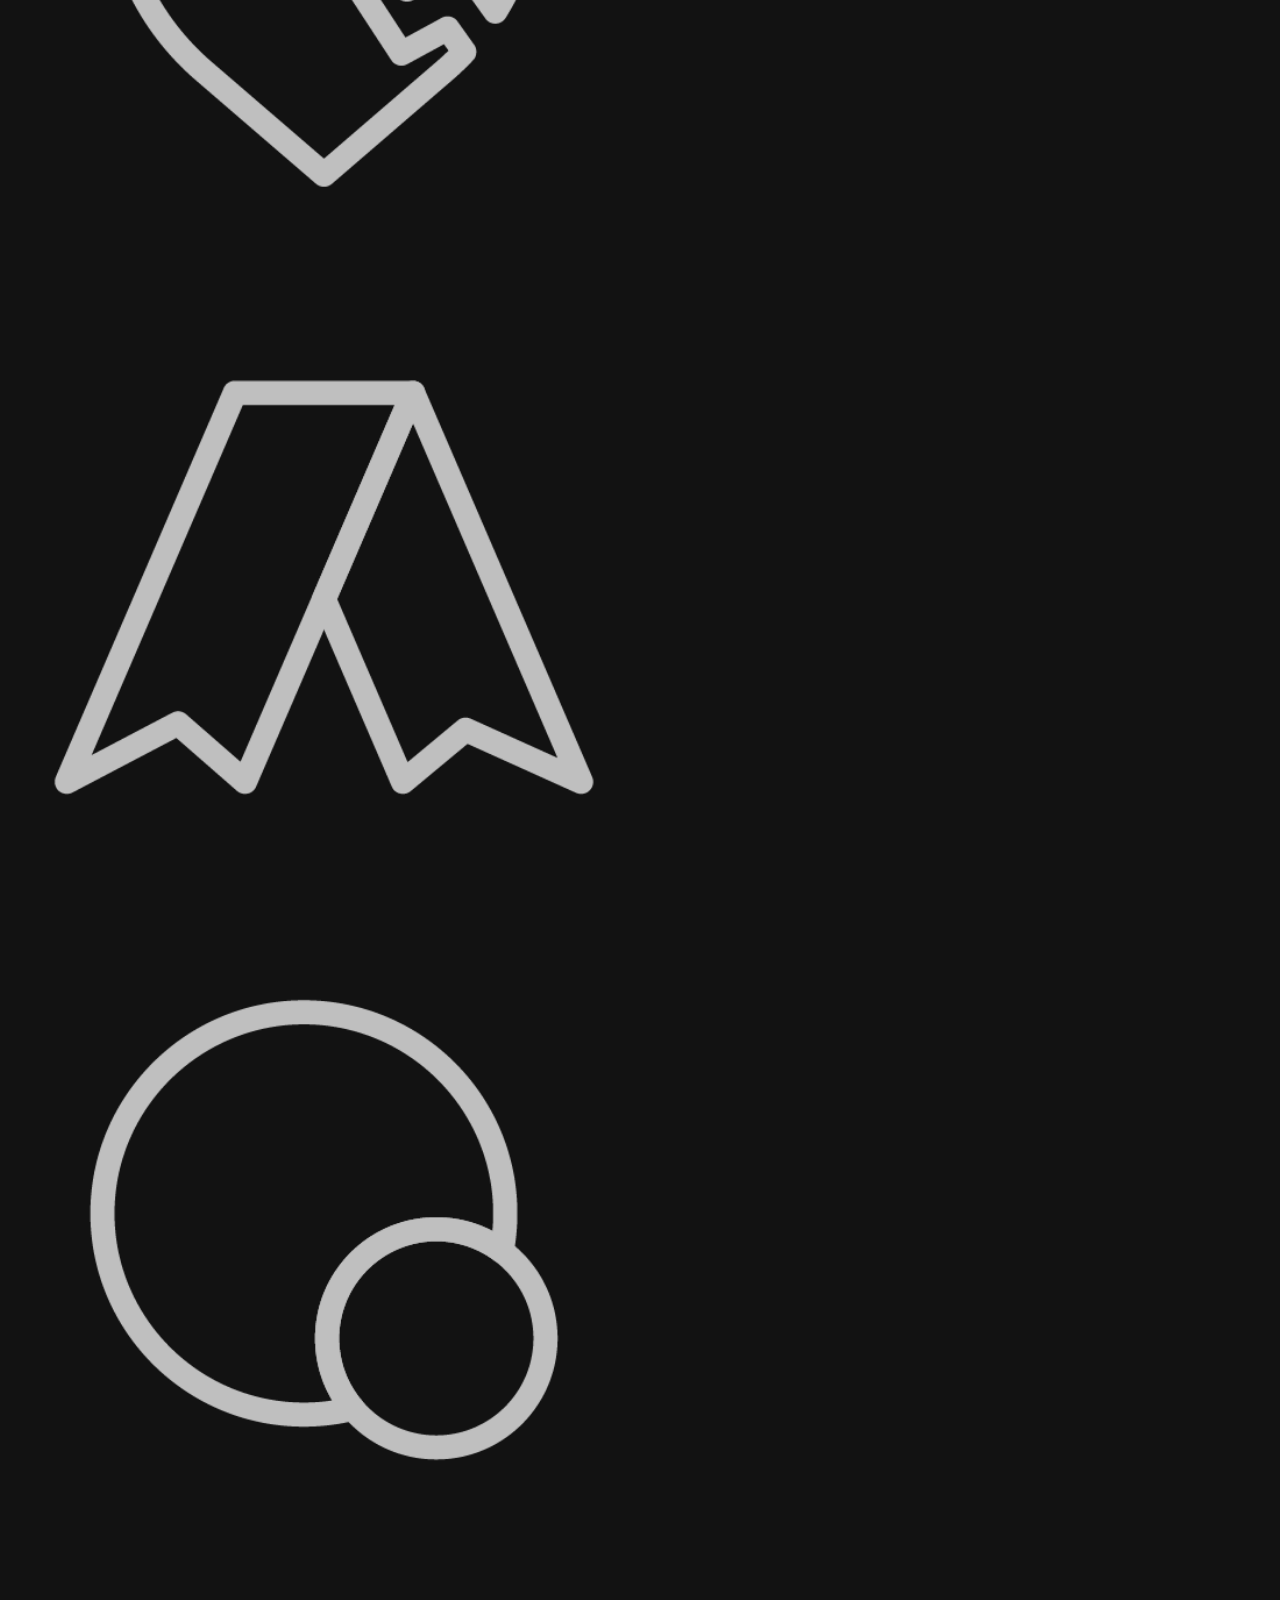
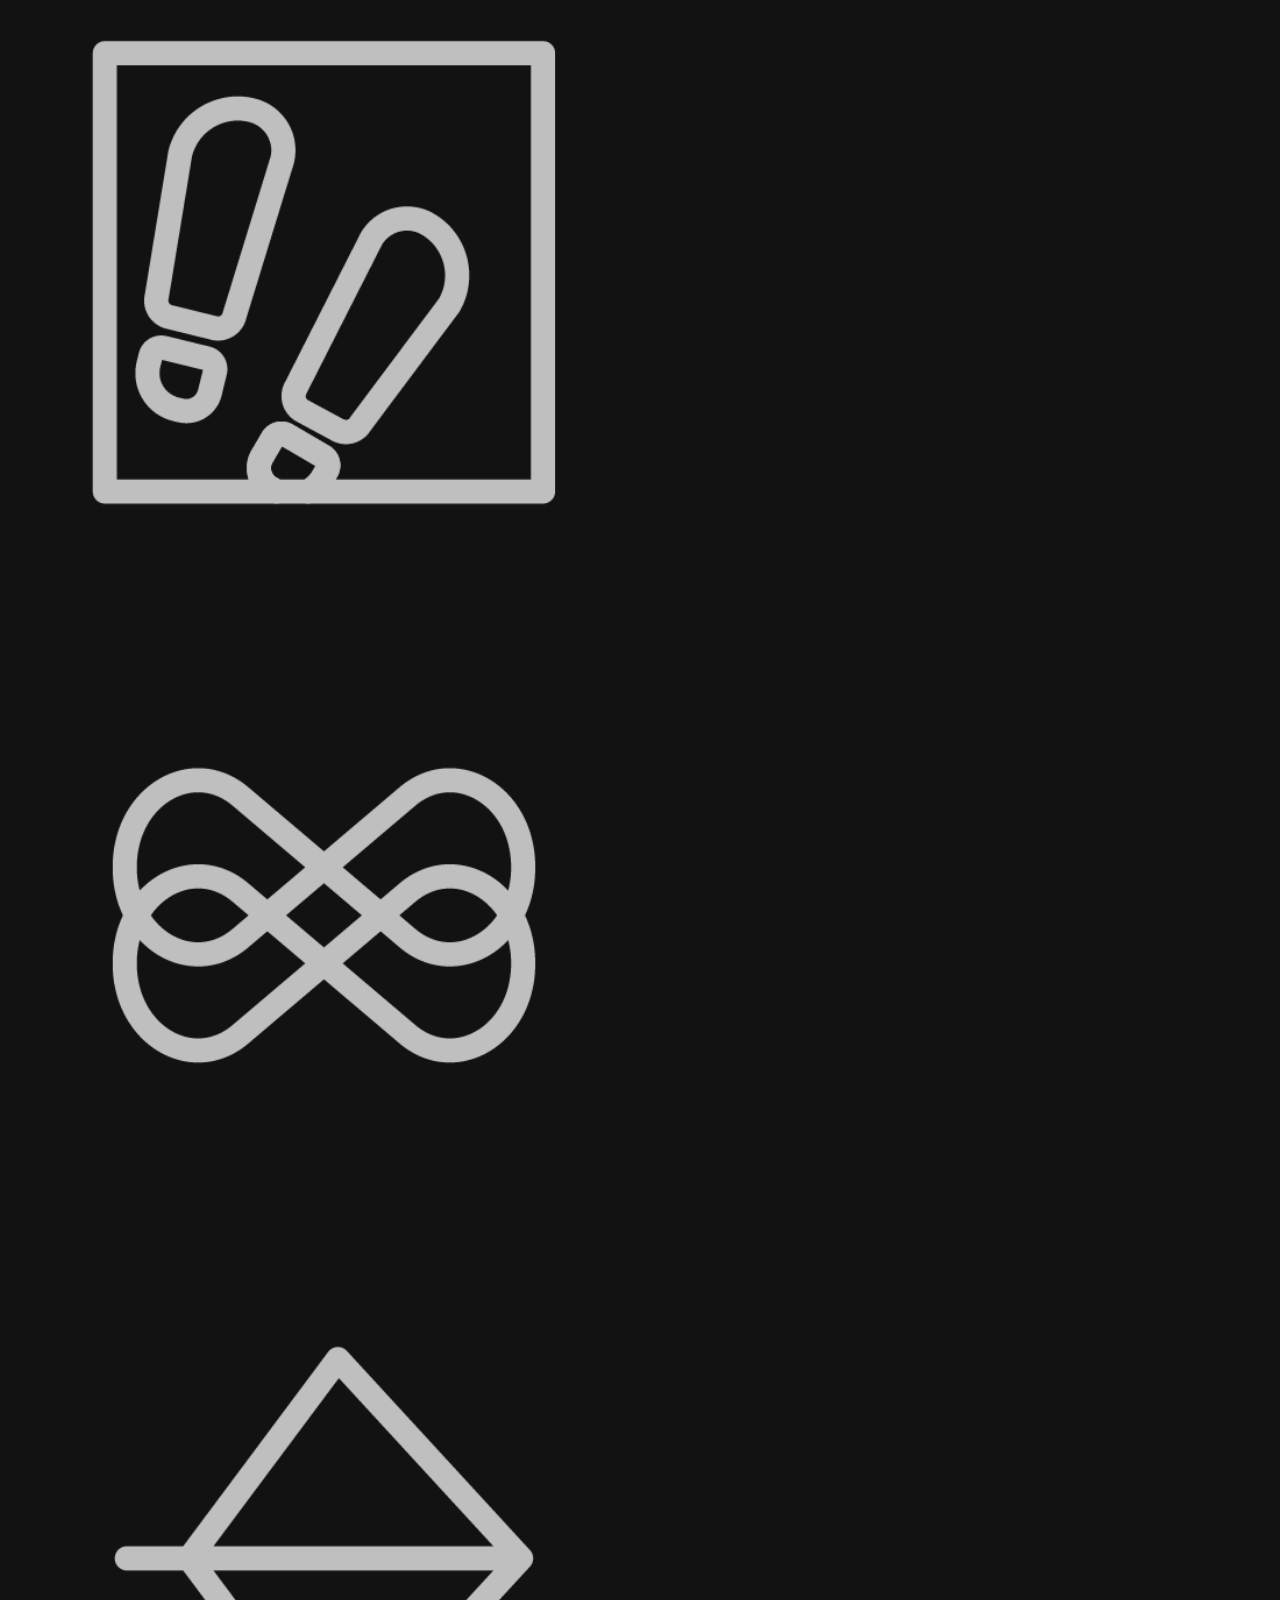
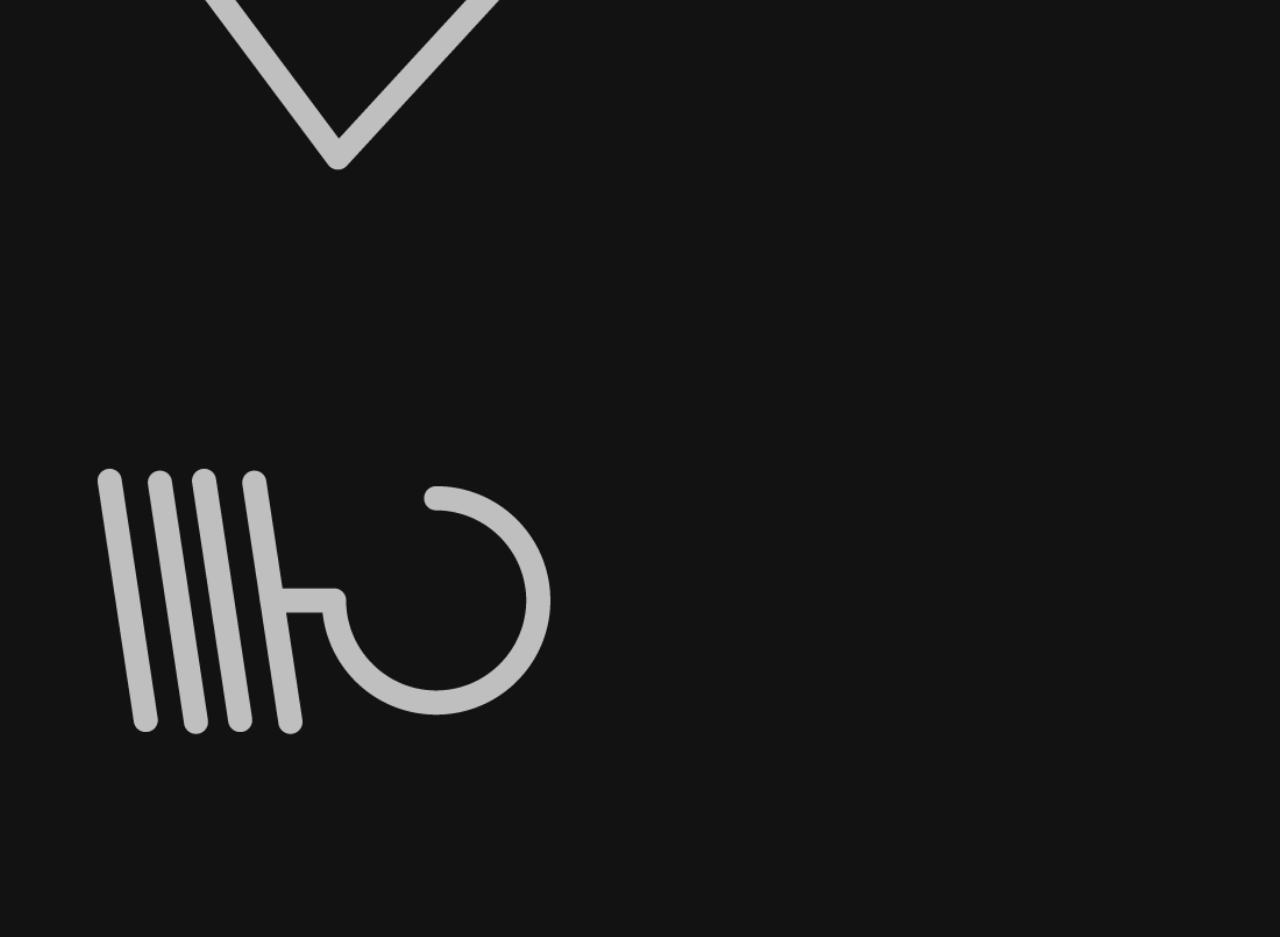
==== commit d8005845: "confrontation before digging" ====
--- a/game.html
+++ b/game.html
@@ -29,16 +29,16 @@
                 class="img-fluid w-25 mx-auto d-block my-auto d-none"
                 src="assets/player/CharPD_01.png"
               />
-              <img
+              <!-- <img
                 id="charpd2"
                 class="img-fluid w-25 mx-auto d-block my-auto d-none"
                 src="assets/player/CharPD_02.png"
               />
               <img
                 id="charpd3"
-                class="img-fluid w-25 mx-auto d-block my-auto d-none"
+                class="img-fluid w-50 mx-auto d-block my-auto d-none"
                 src="assets/player/CharPD_03.png"
-              />
+              /> -->
               <img
                 id="cemetery"
                 class="img-fluid w-50 mx-auto d-block my-auto d-none"
@@ -116,19 +116,18 @@
             </div>
             <div class="row justify-content-end">
               <img
-                id = "blood-sample"
+                id="blood-sample"
                 class="img_fluid pb-3 items d-none"
                 src="assets/items/BloodSample.png"
               />
             </div>
             <div class="row justify-content-end">
               <img
-                id = "photograph"
+                id="photograph"
                 class="img_fluid items pb-3 d-none"
                 src="assets/items/Photograph.png"
               />
             </div>
-
           </div>
           <div class="row justify-content-end">
             <div id="boomerang" class="row justify-content-end d-none">
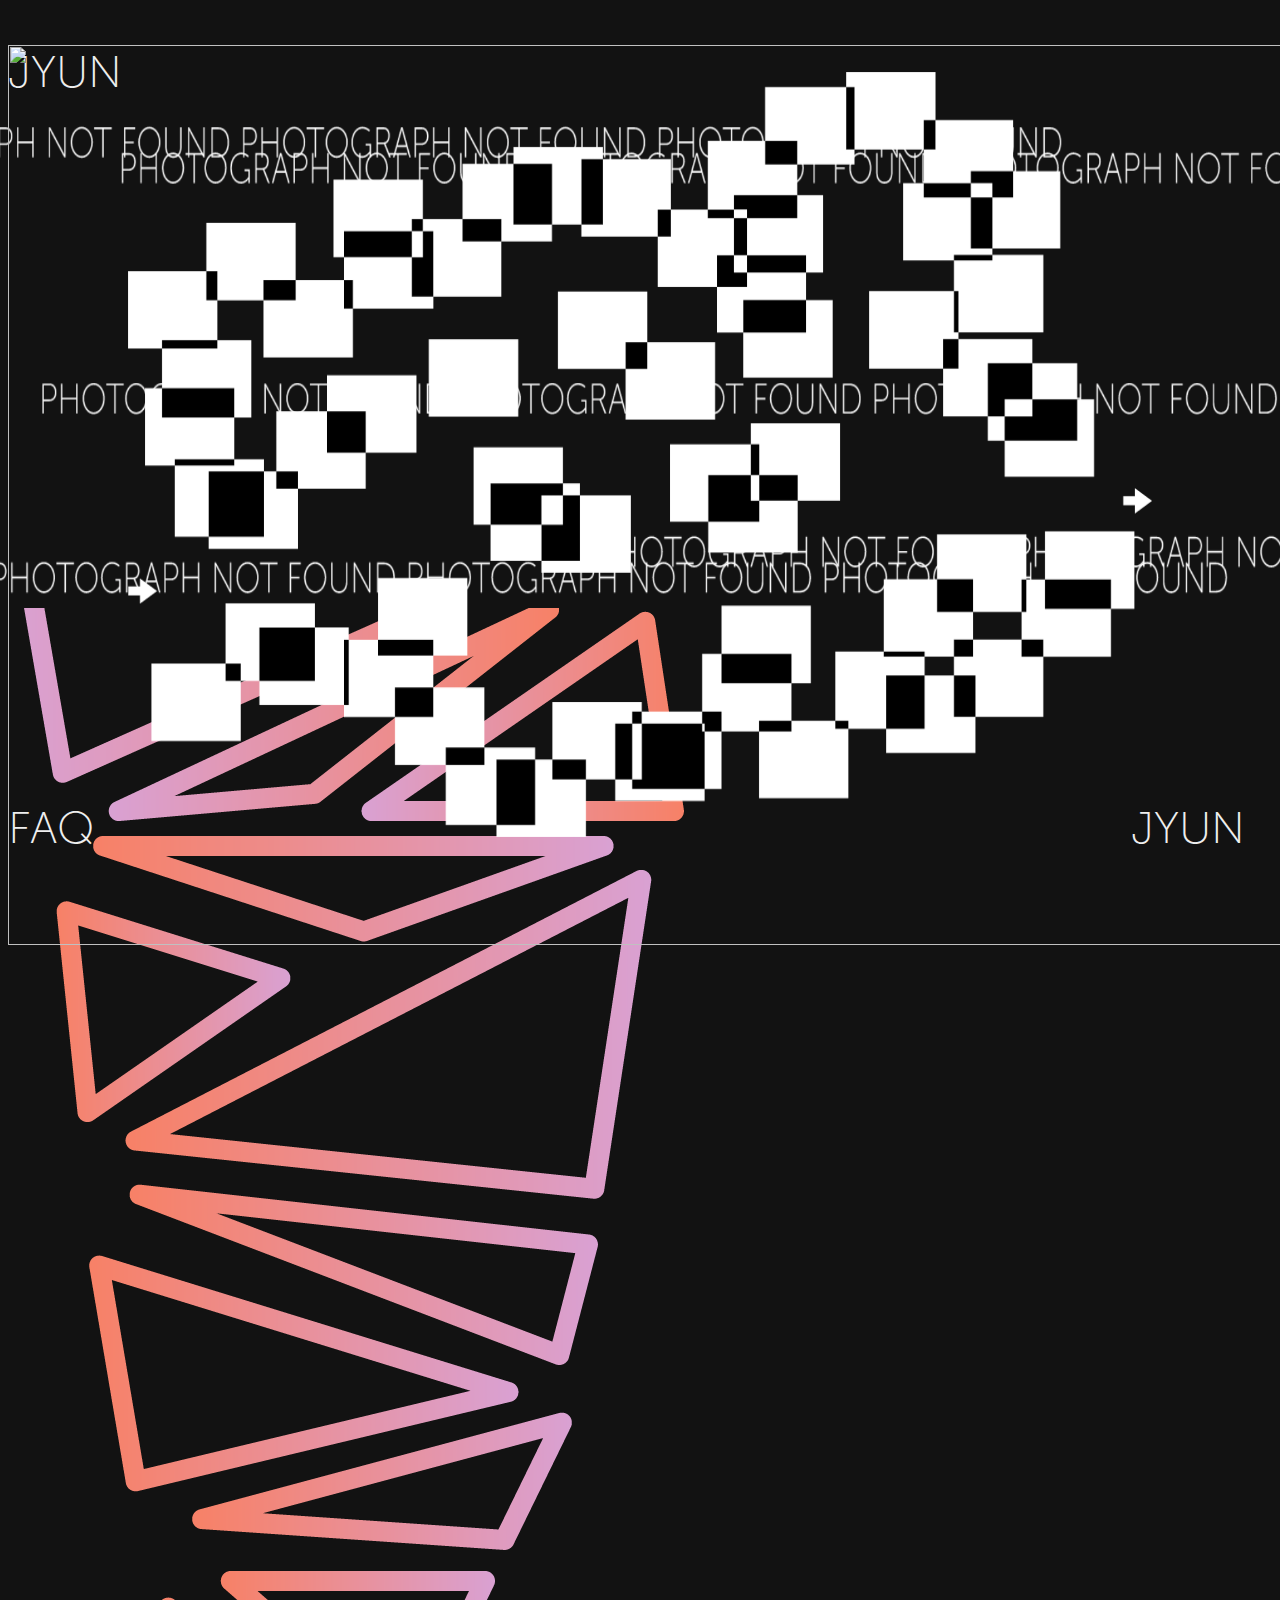
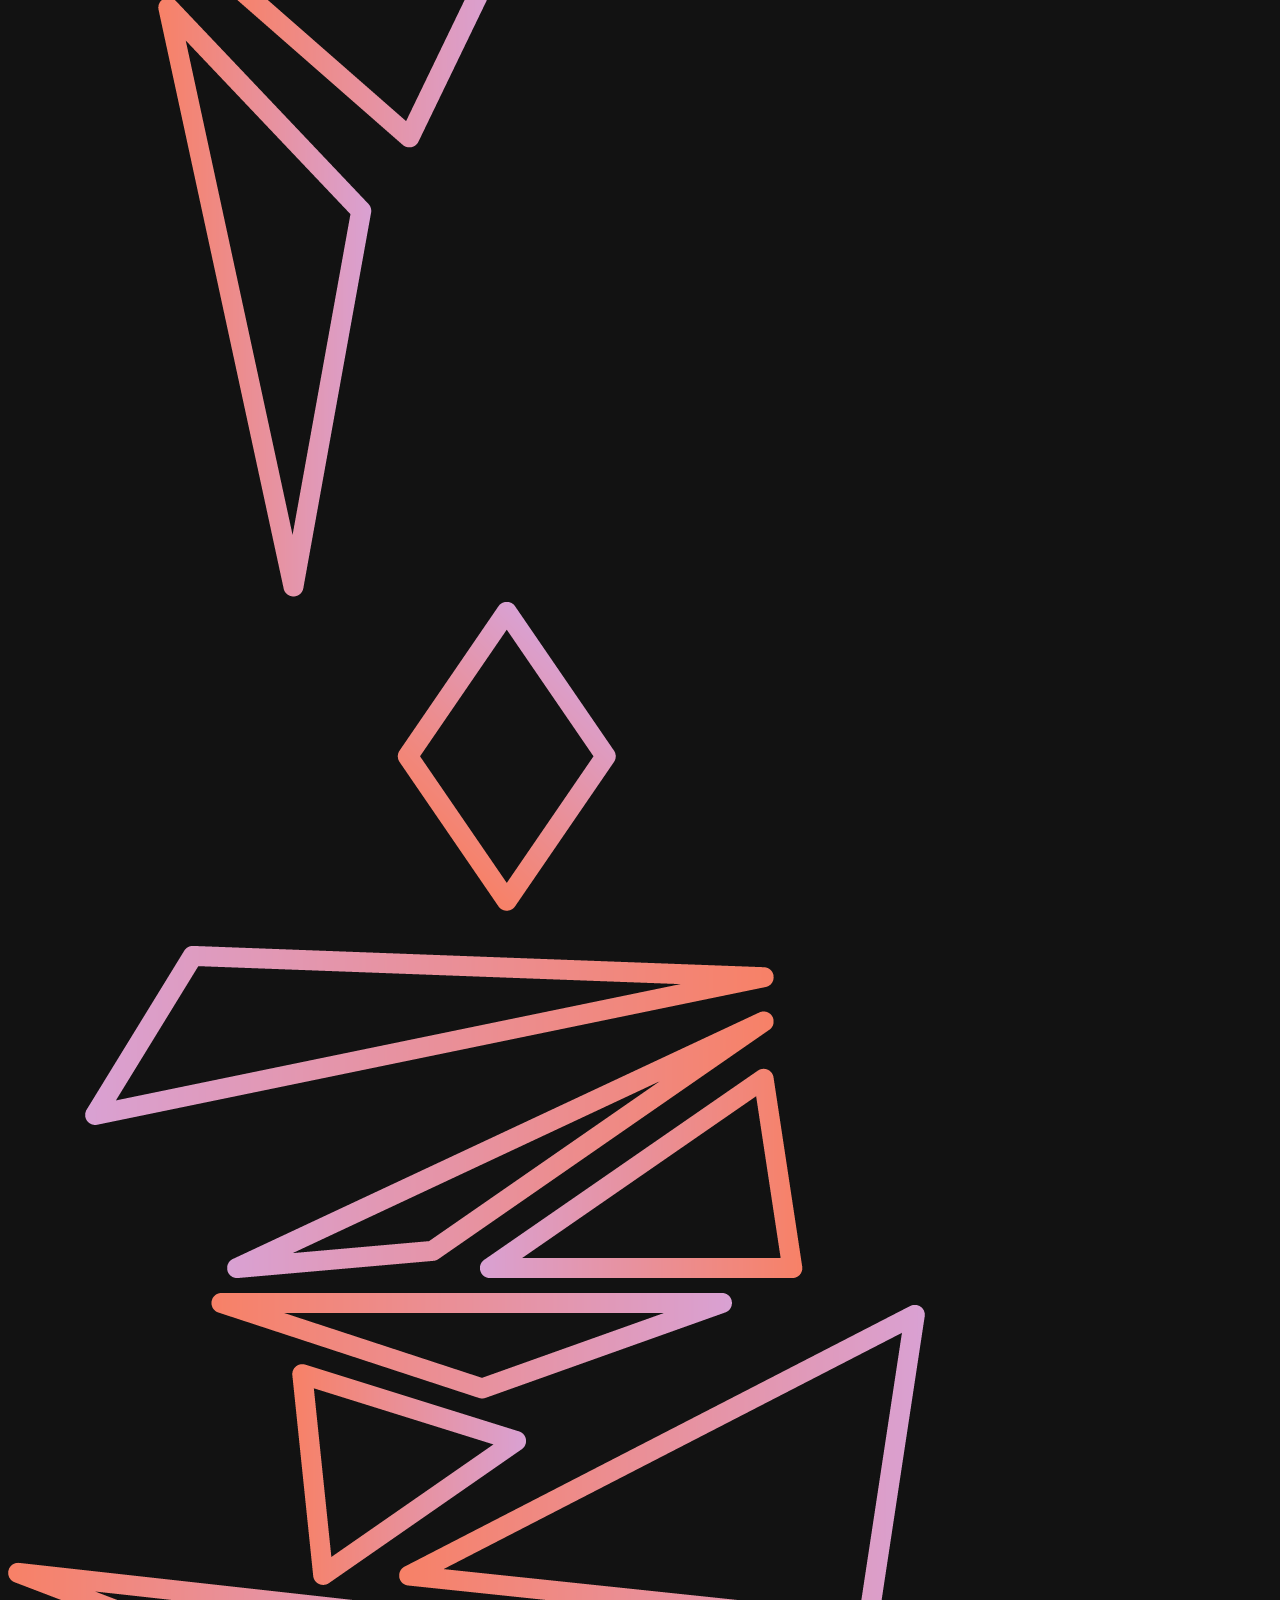
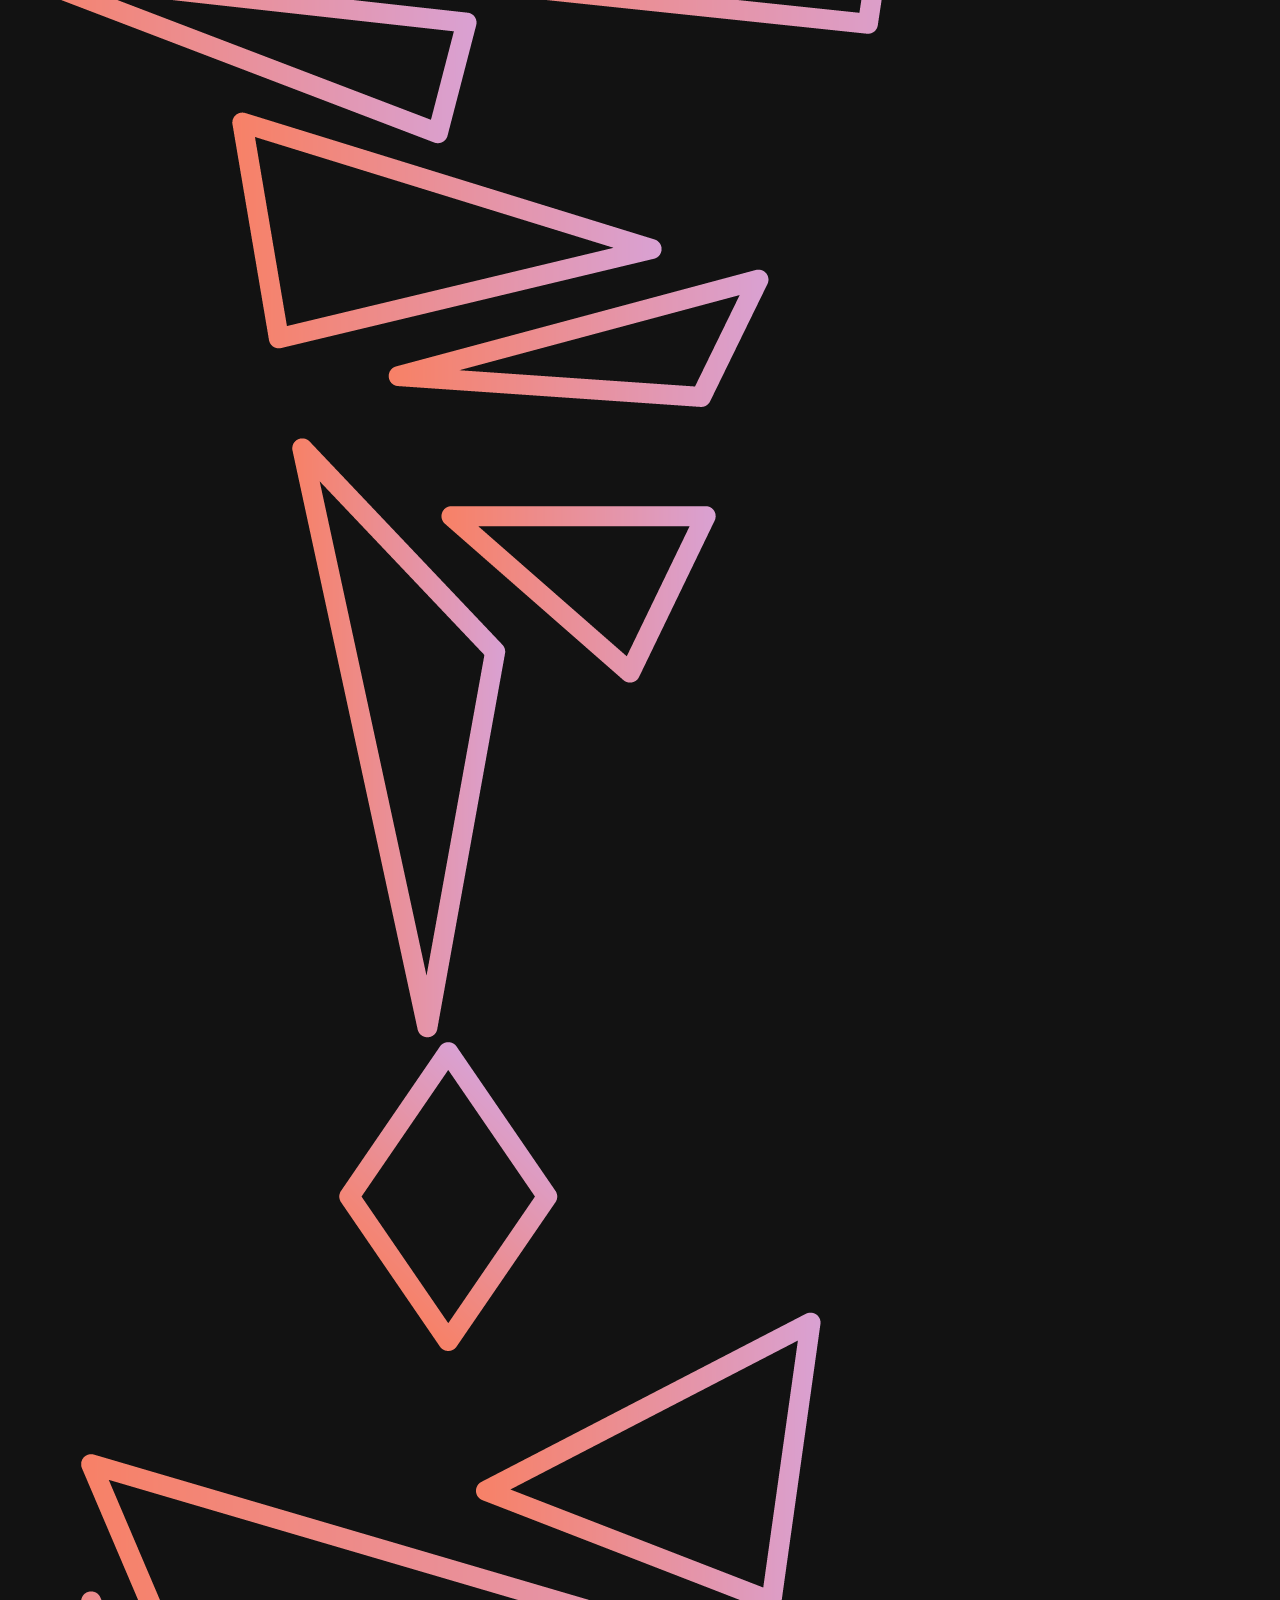
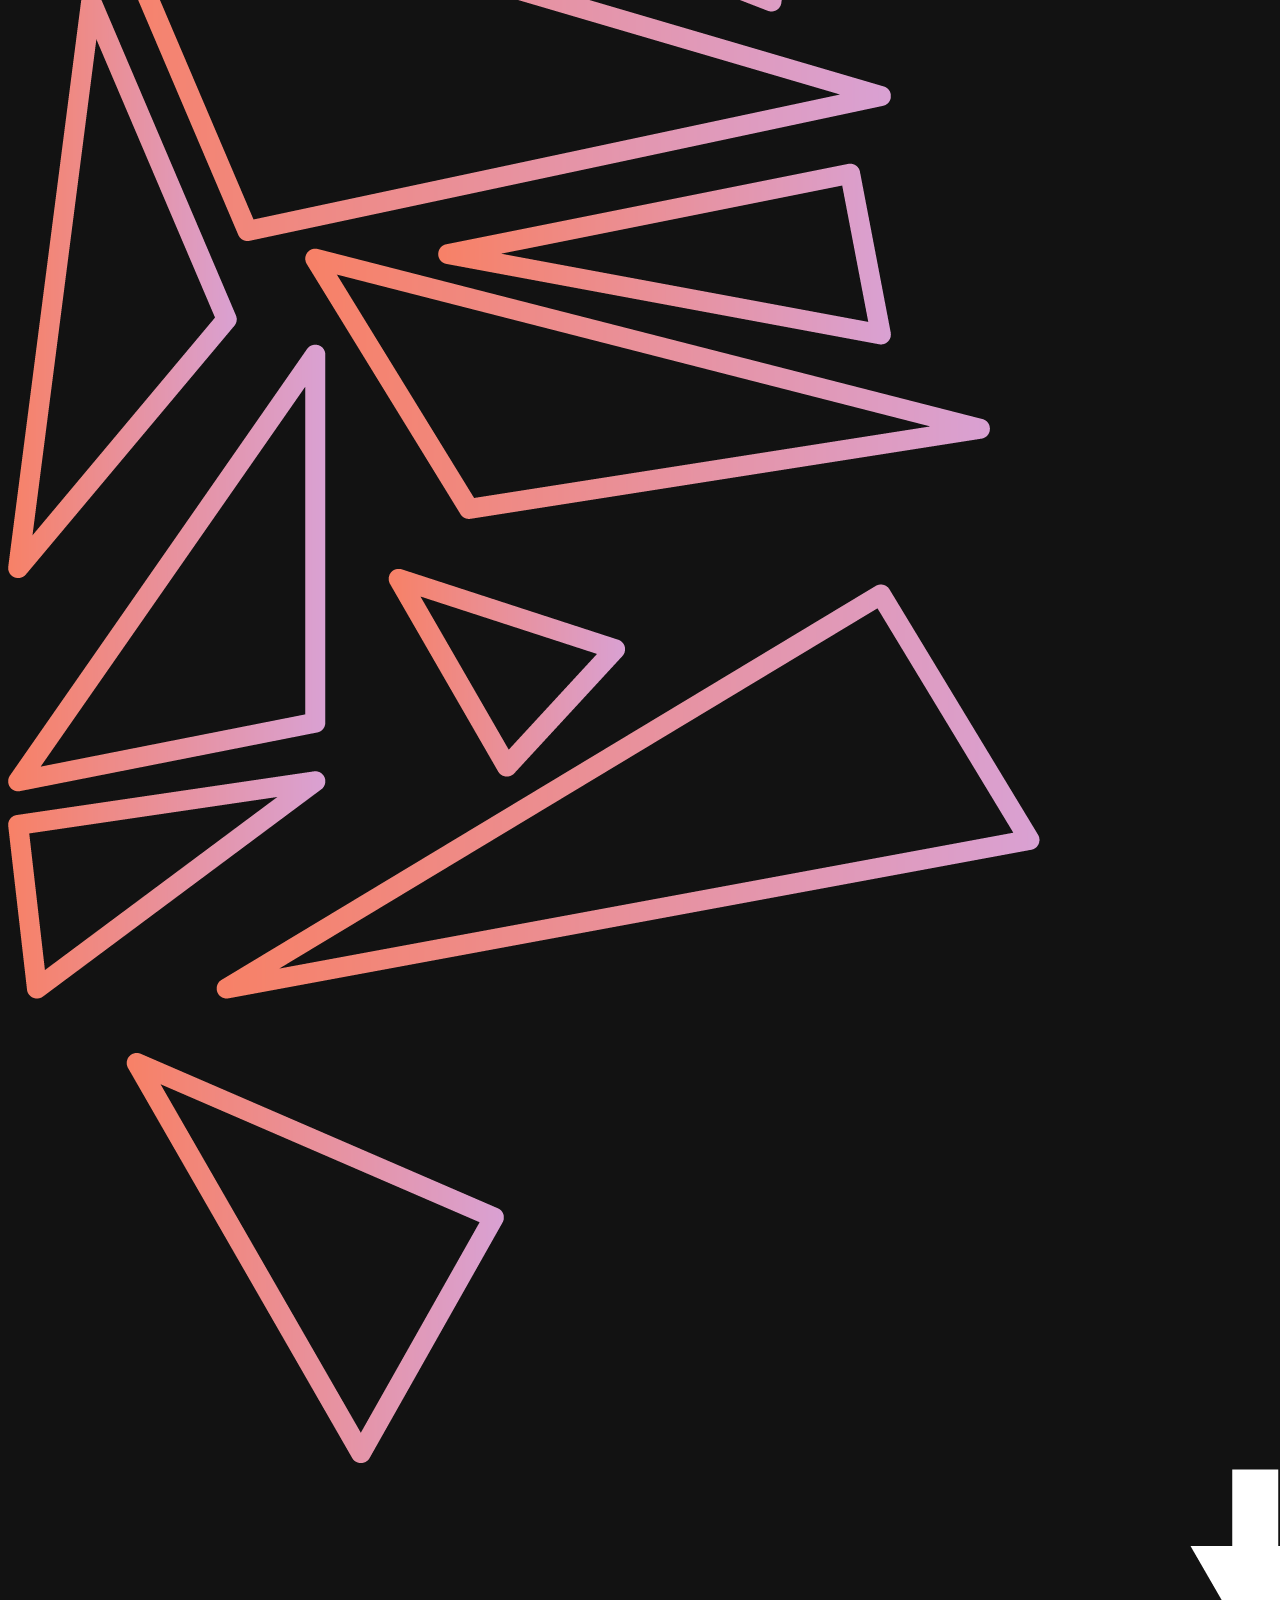
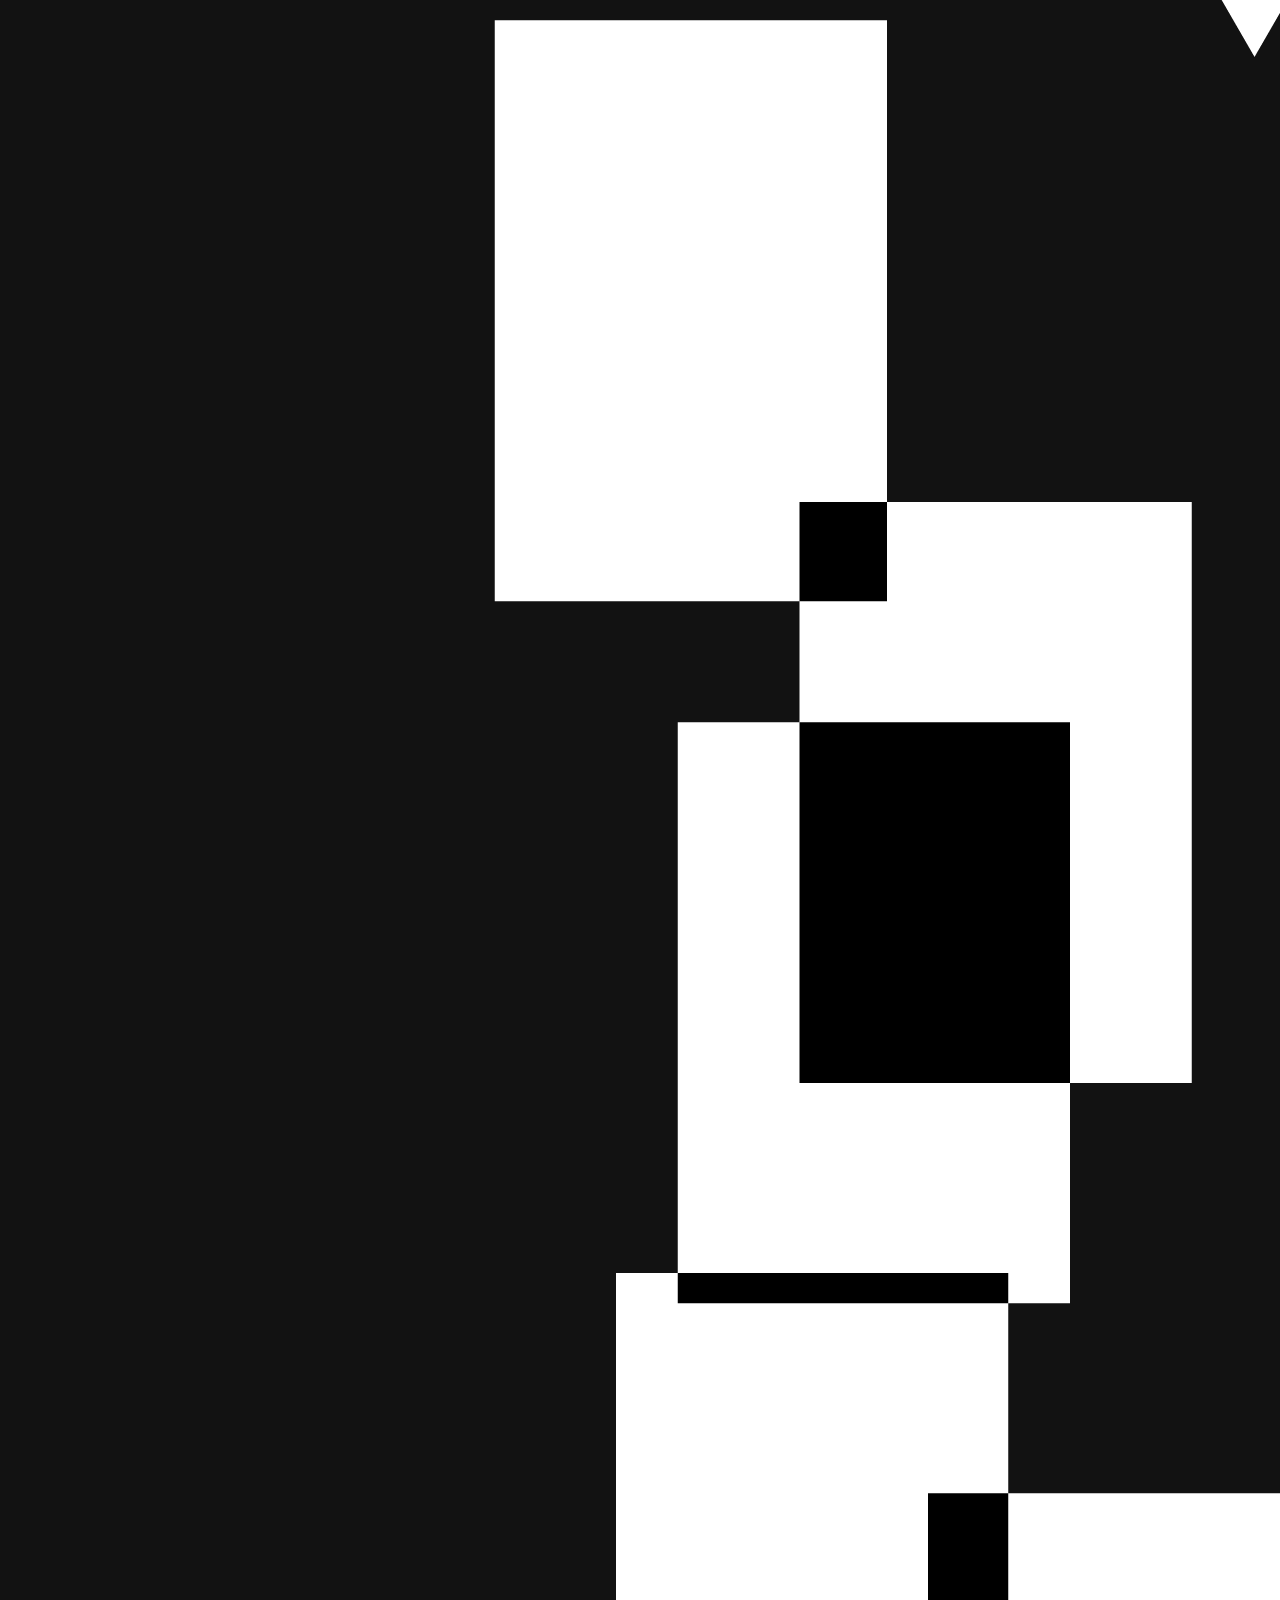
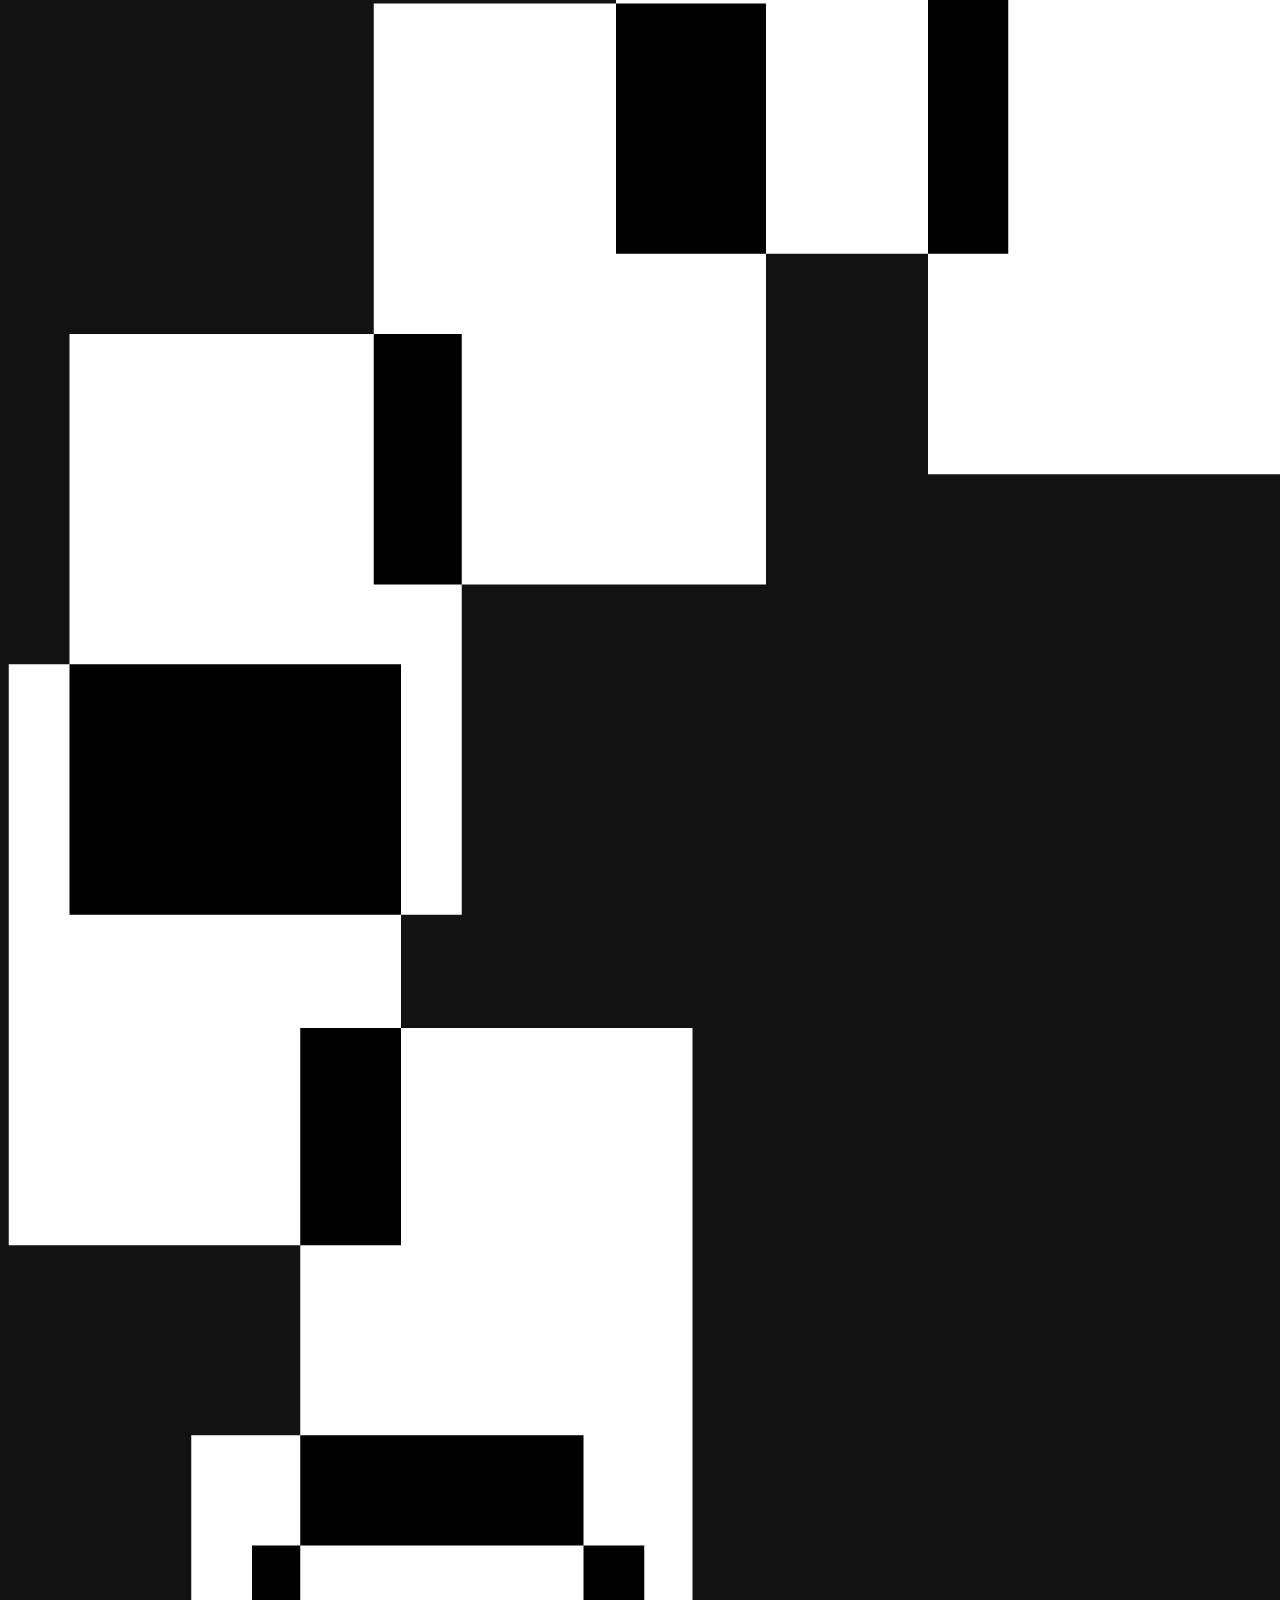
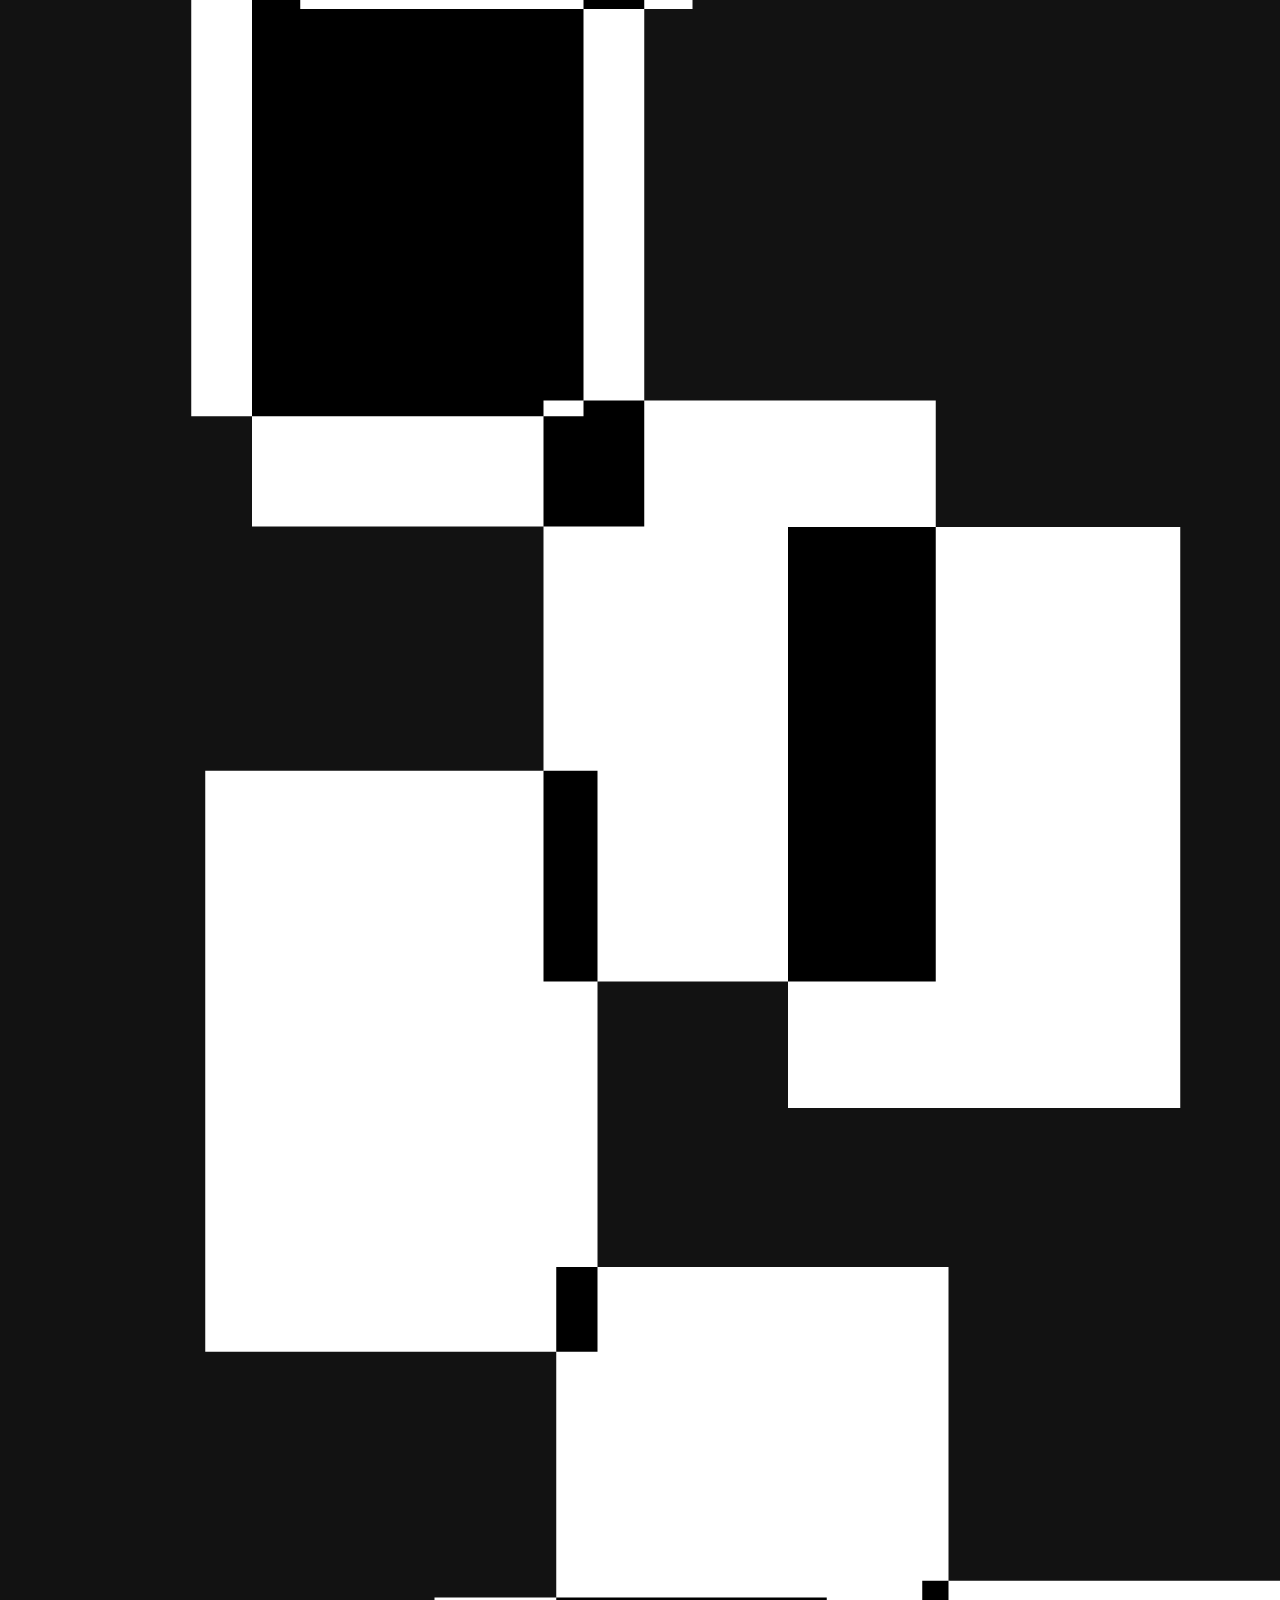
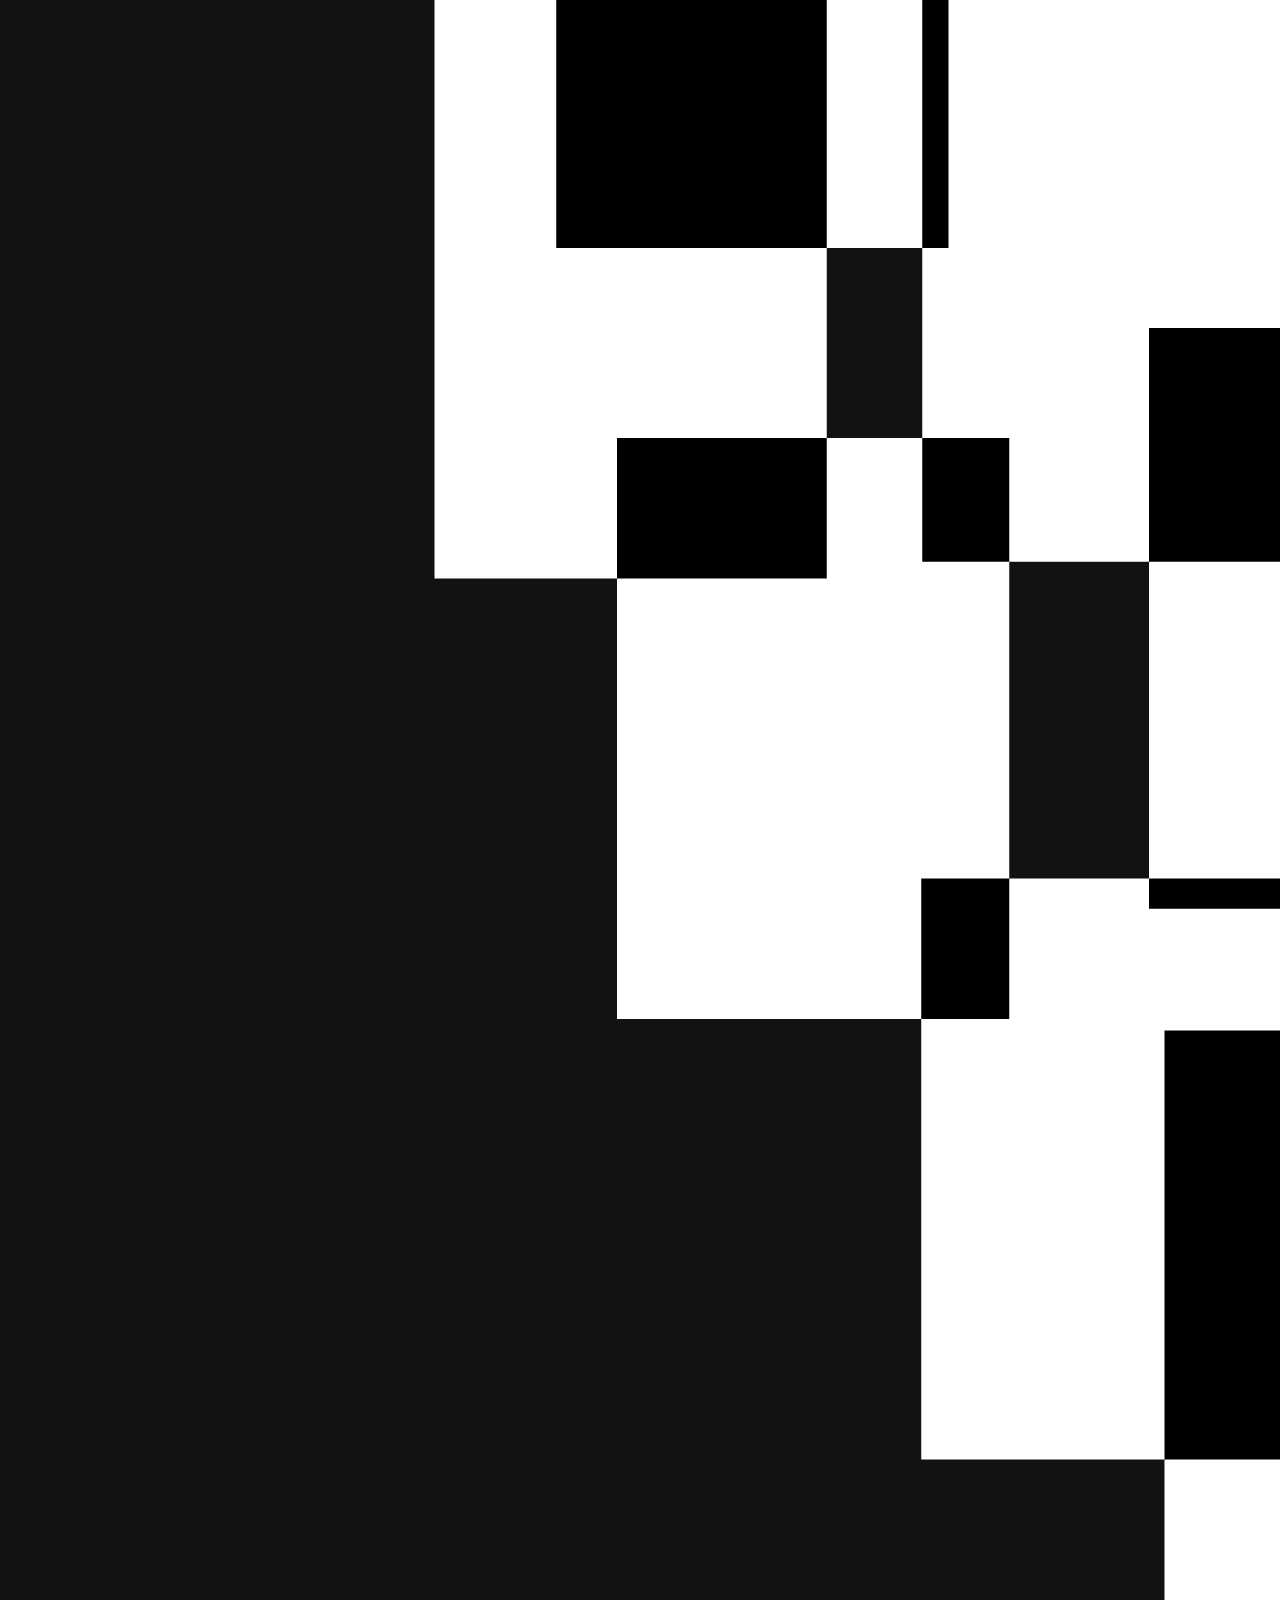
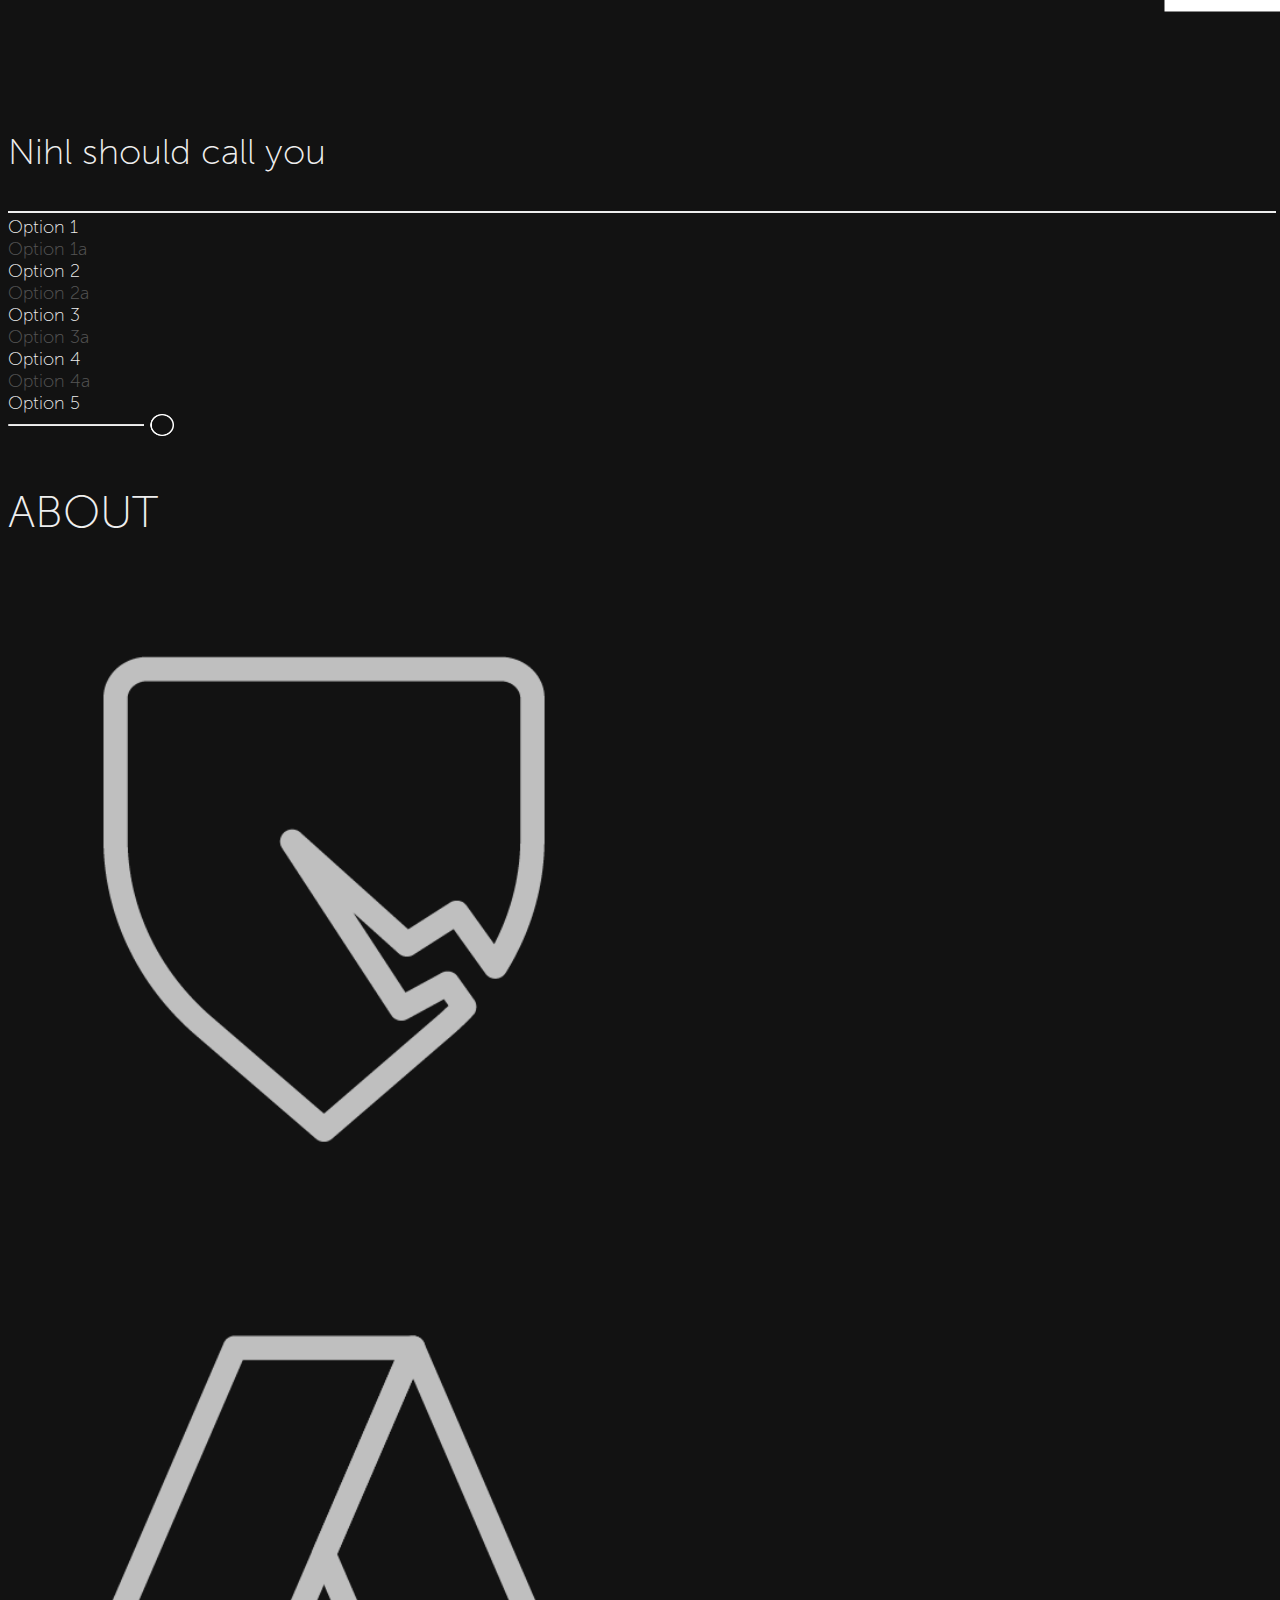
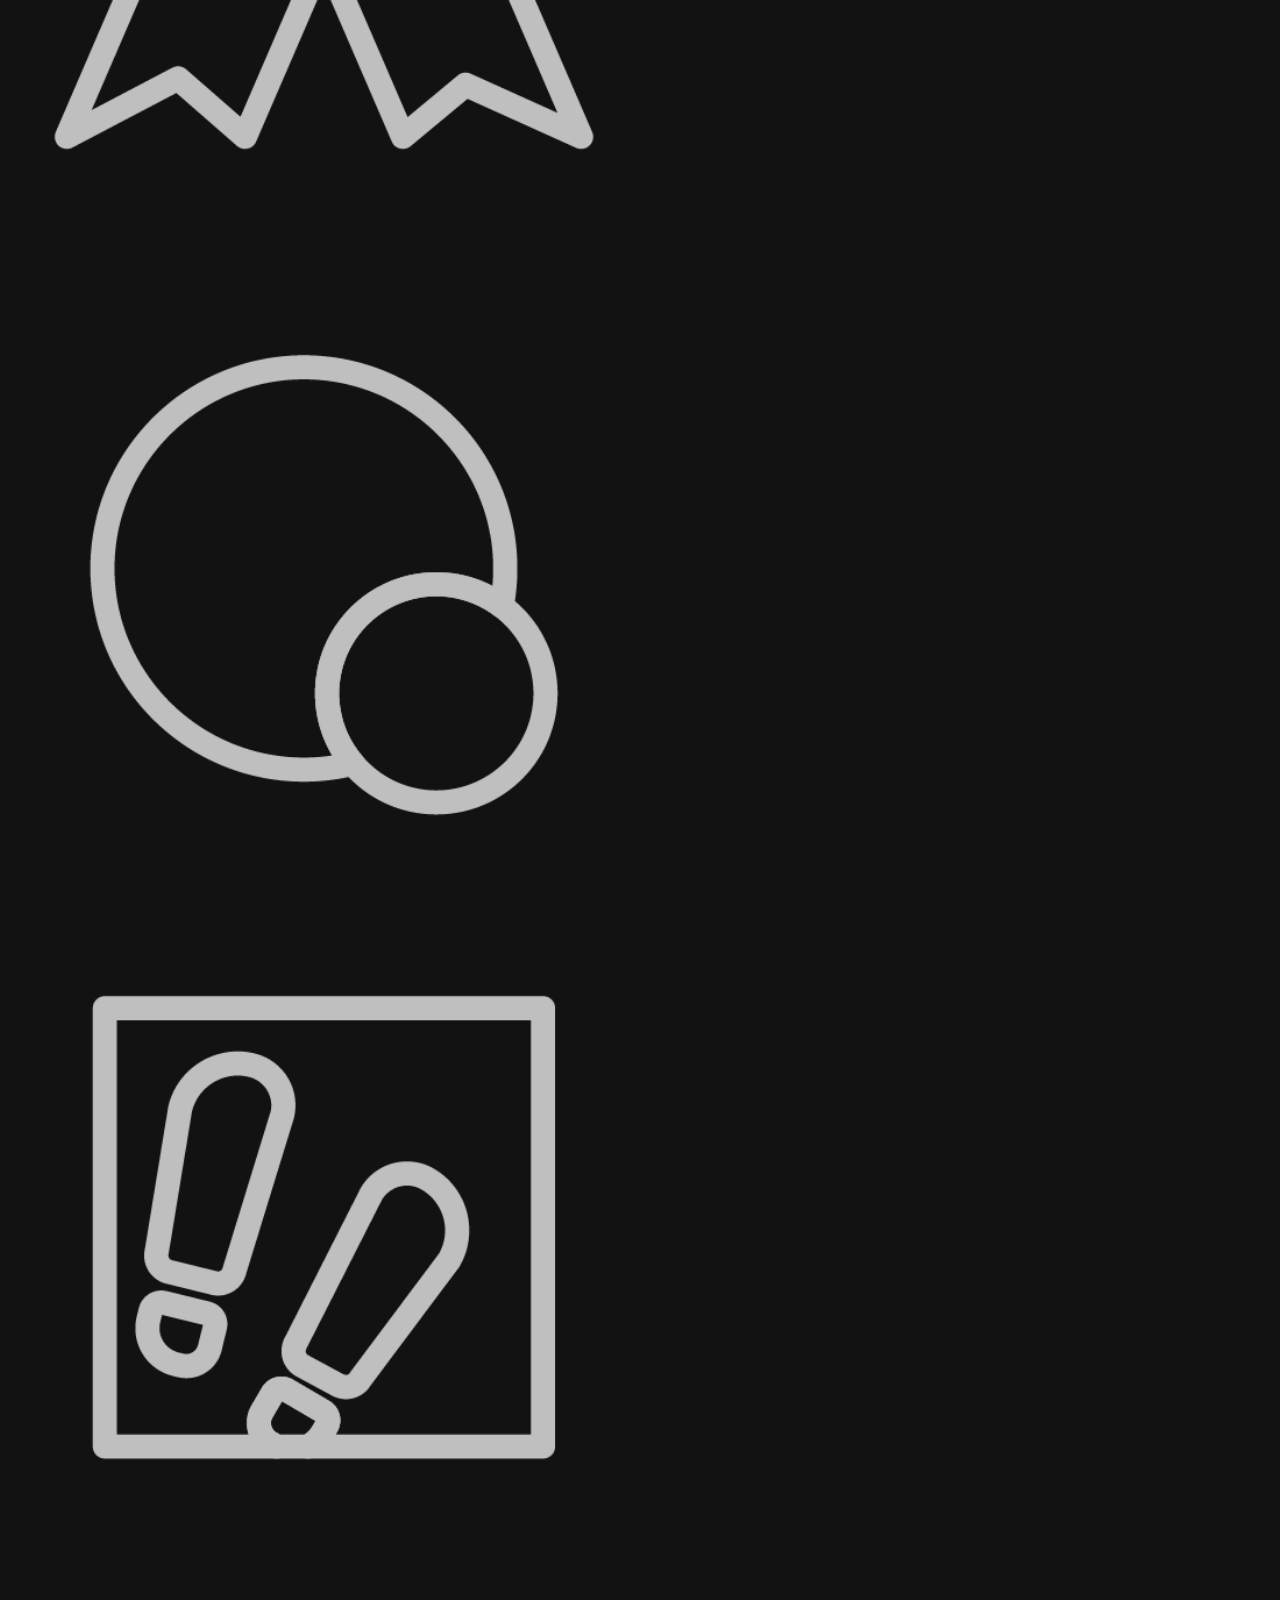
==== commit 8bfe781b: "part 11 finished" ====
--- a/game.html
+++ b/game.html
@@ -15,6 +15,13 @@
     <script src="https://ajax.googleapis.com/ajax/libs/jquery/3.6.0/jquery.min.js"></script>
   </head>
   <body>
+    <!-- for glitch effects in part P11-b -->
+    <img id="glitch1" class="img-fluid d-none" src="assets/glitches/glitch1.png">
+    <img id="glitch2" class="img-fluid d-none" src="assets/glitches/glitch2.png">
+    <!--  -->
+    <!-- for full screen cemetery in part P11-c -->
+     <img id="cem2" class="img-fluid d-none" src="assets/env/Cemetery2.png">
+     <!--  -->
     <div class="container-fliud d-flex vh-100 px-3 py-3">
       <div class="row w-100">
         <div class="col-2 corner_text">
@@ -29,7 +36,7 @@
                 class="img-fluid w-25 mx-auto d-block my-auto d-none"
                 src="assets/player/CharPD_01.png"
               />
-              <!-- <img
+              <img
                 id="charpd2"
                 class="img-fluid w-25 mx-auto d-block my-auto d-none"
                 src="assets/player/CharPD_02.png"
@@ -38,7 +45,7 @@
                 id="charpd3"
                 class="img-fluid w-50 mx-auto d-block my-auto d-none"
                 src="assets/player/CharPD_03.png"
-              /> -->
+              />
               <img
                 id="cemetery"
                 class="img-fluid w-50 mx-auto d-block my-auto d-none"
@@ -70,10 +77,22 @@
             Option 1
           </div>
           <div
+            id="option1a"
+            class="d-flex justify-content-end options_text d-none"
+          >
+            Option 1a
+          </div>
+          <div
             id="option2"
             class="d-flex justify-content-end options_text d-none"
           >
             Option 2
+          </div>
+          <div
+            id="option2a"
+            class="d-flex justify-content-end options_text d-none"
+          >
+            Option 2a
           </div>
           <div
             id="option3"
@@ -82,10 +101,22 @@
             Option 3
           </div>
           <div
+            id="option3a"
+            class="d-flex justify-content-end options_text d-none"
+          >
+            Option 3a
+          </div>
+          <div
             id="option4"
             class="d-flex justify-content-end options_text d-none"
           >
             Option 4
+          </div>
+          <div
+            id="option4a"
+            class="d-flex justify-content-end options_text d-none"
+          >
+            Option 4a
           </div>
           <div
             id="option5"
--- a/game.css
+++ b/game.css
@@ -22,6 +22,7 @@
 #next_button {
   width: 166px;
   height: 22px;
+  cursor: pointer;
 }
 
 .gamplay_text {
@@ -30,6 +31,12 @@
 
 .options_text {
   font-size: 2vh;
+  cursor: pointer;
+}
+
+#option1a, #option2a, #option3a, #option4a{ 
+  opacity: 0.3;
+  cursor: default;
 }
 
 .hide_img {
@@ -49,6 +56,31 @@
   width: 50%;
 }
 
+#glitch1{
+  position: absolute;
+  width: 100%;
+  height: 100%;
+  border-image-repeat: stretch;
+  z-index: 2;
+}
+#glitch2{
+  position: absolute;
+  width: 100%;
+  height: 55%;
+  border-image-repeat: stretch;
+  top: 12.5%;
+  left: 0%;
+}
+#cem2{
+  position: absolute;
+  width: 80%;
+  height: 85%;
+  border-image-repeat: stretch;
+  top: 8%;
+  left: 10%;
+  cursor: pointer;
+}
+
 @media screen and (max-width: 600px) {
   .items {
     width: 75%;
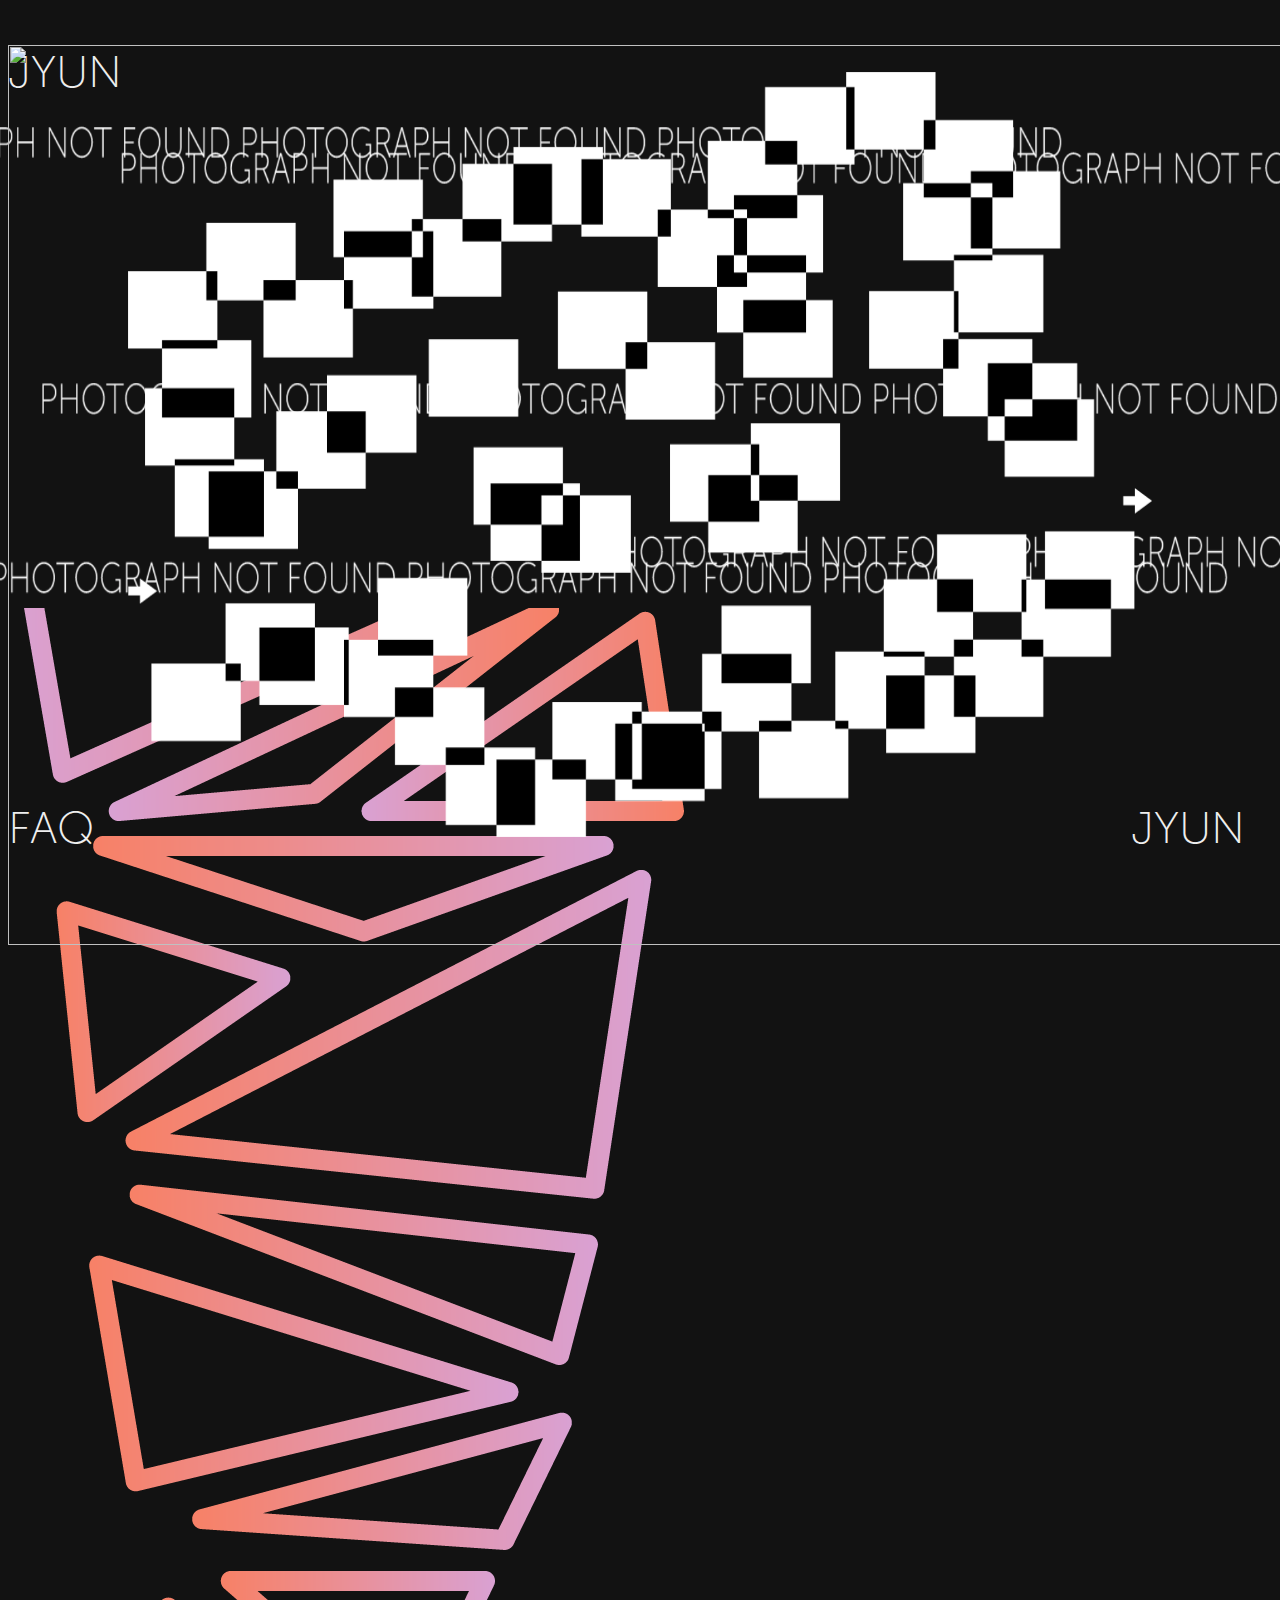
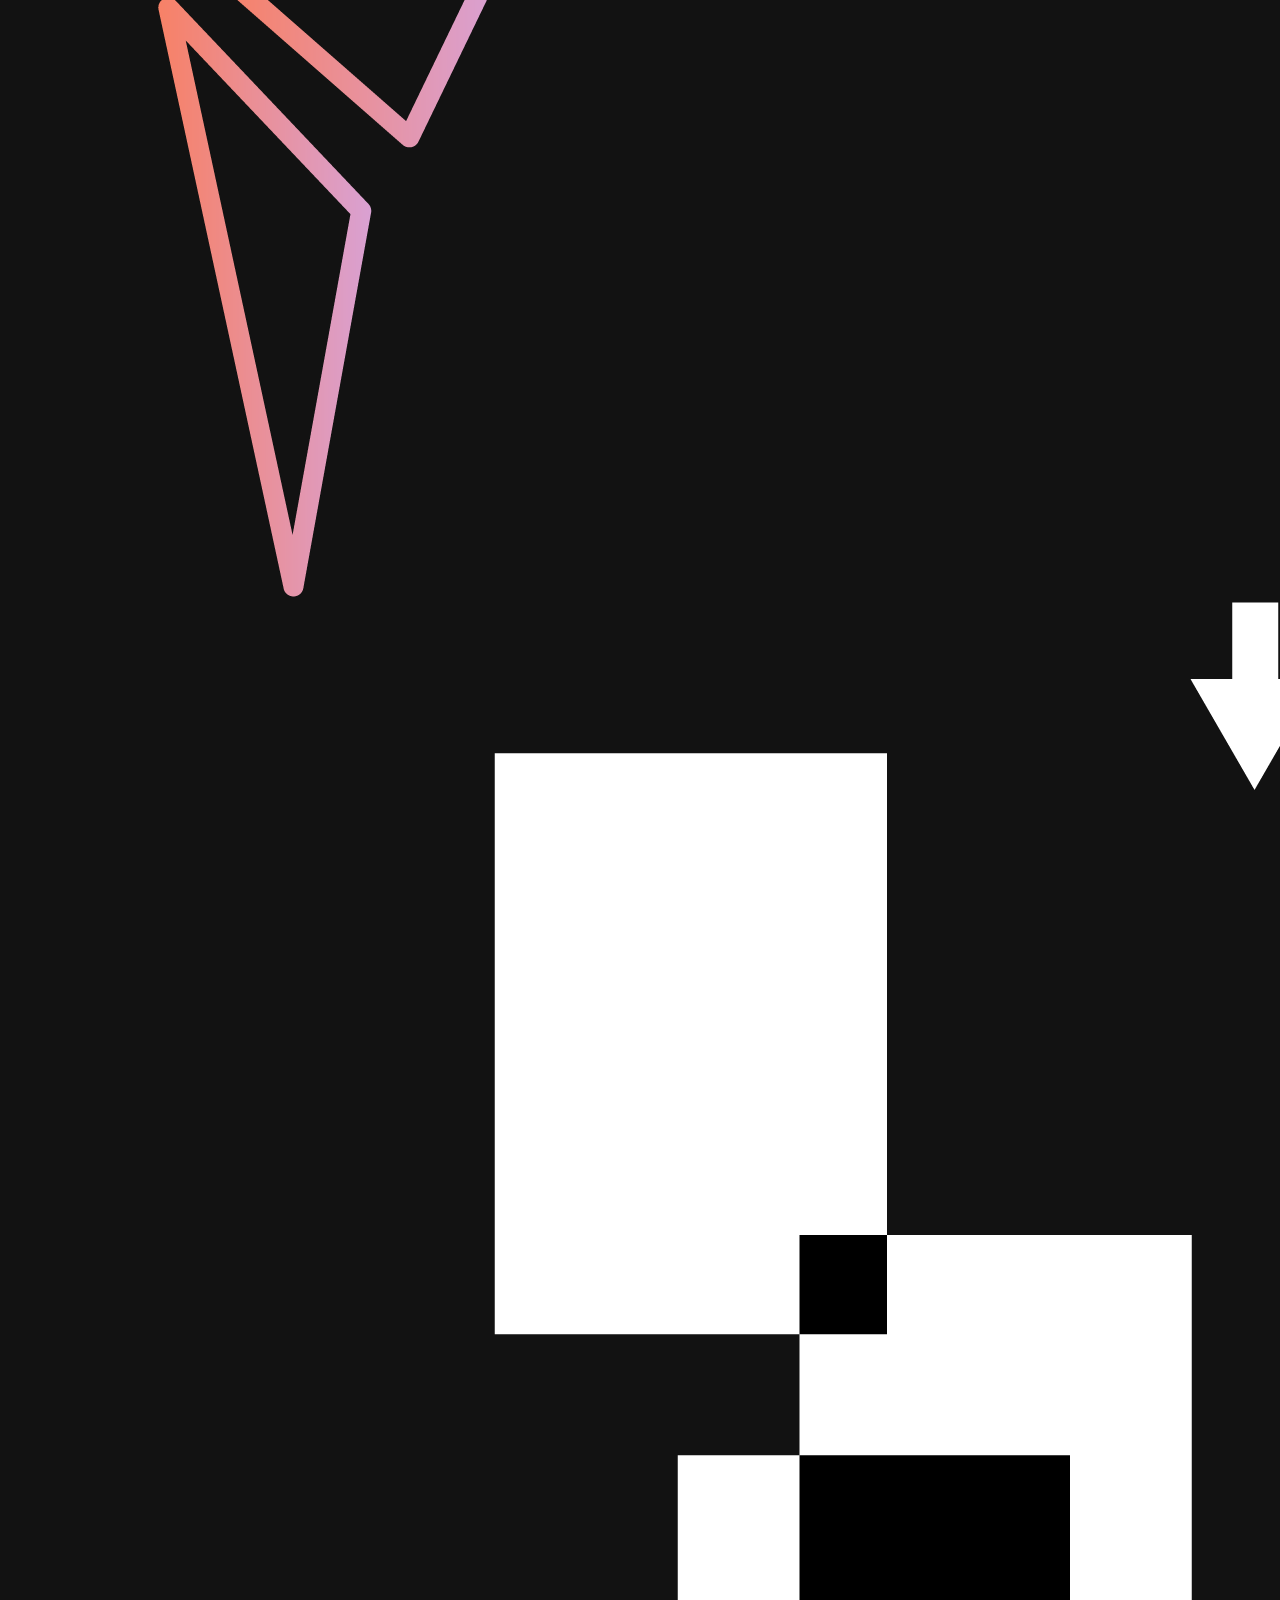
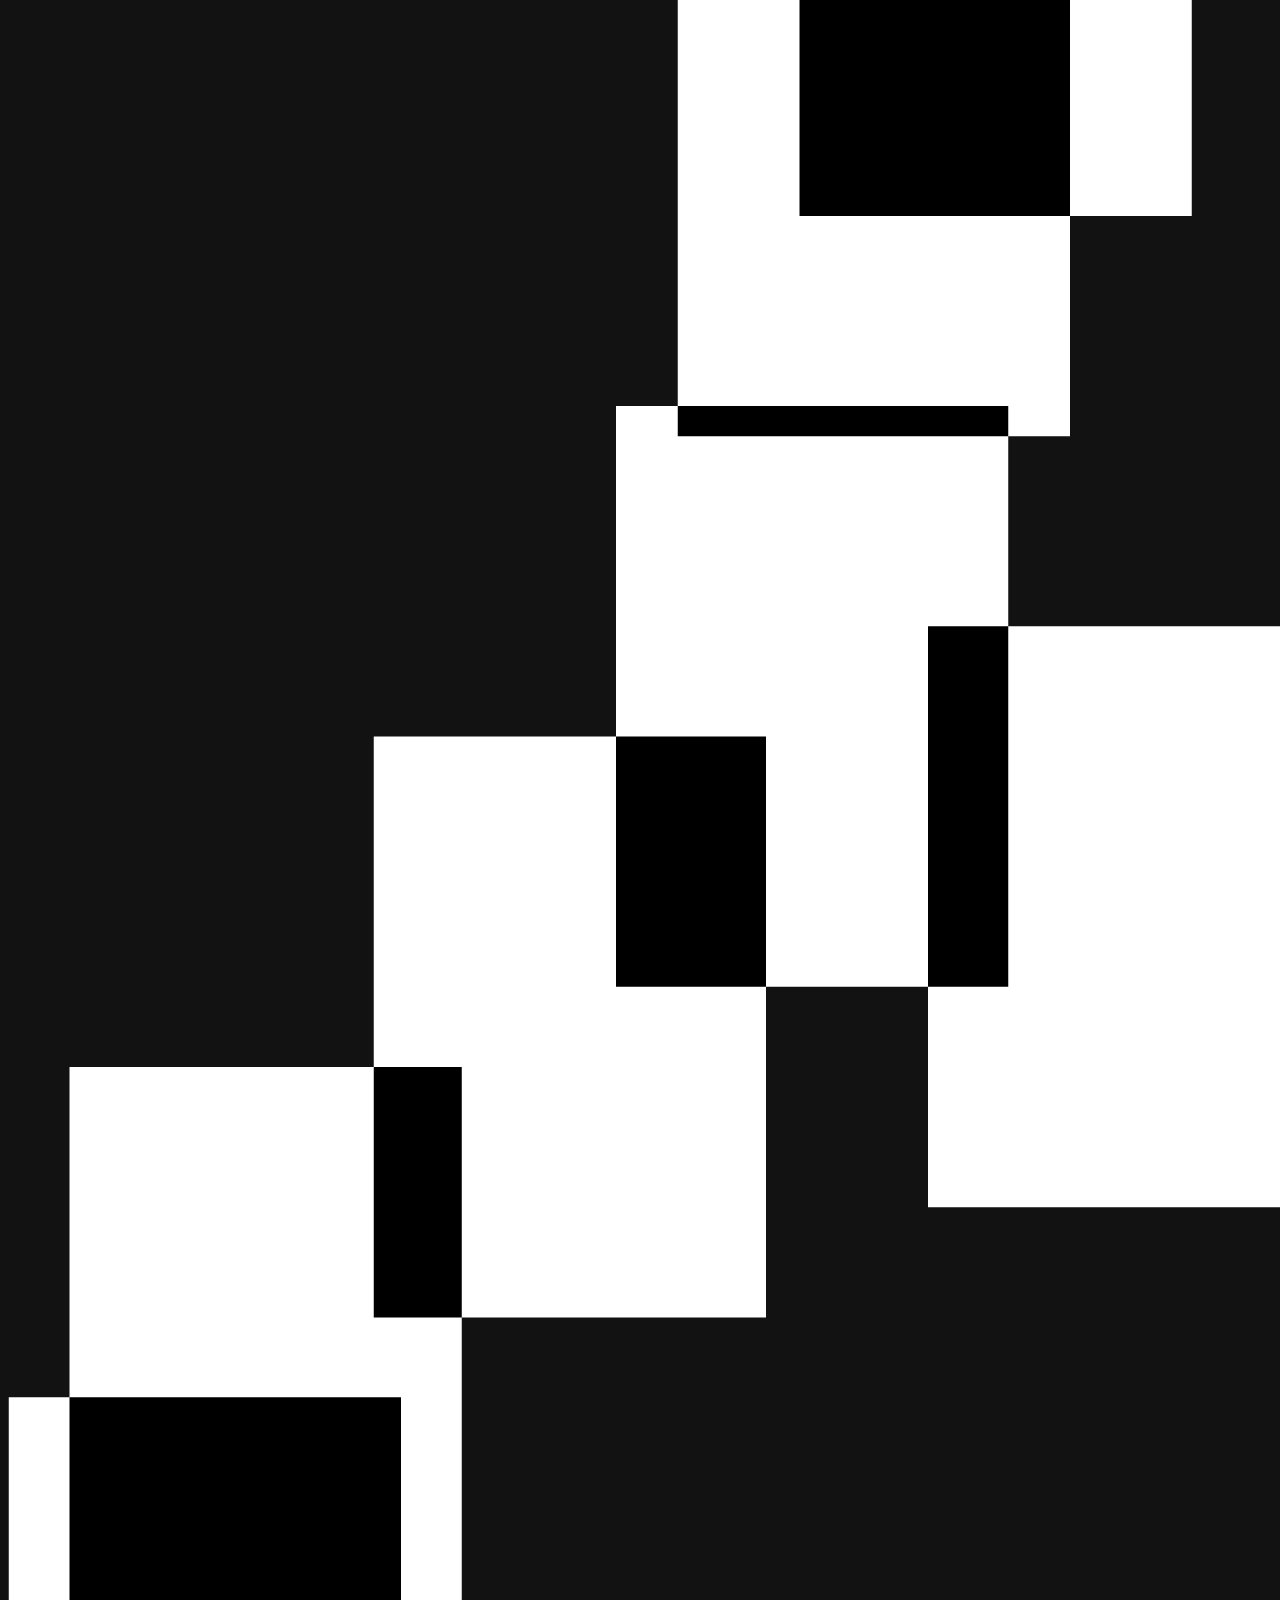
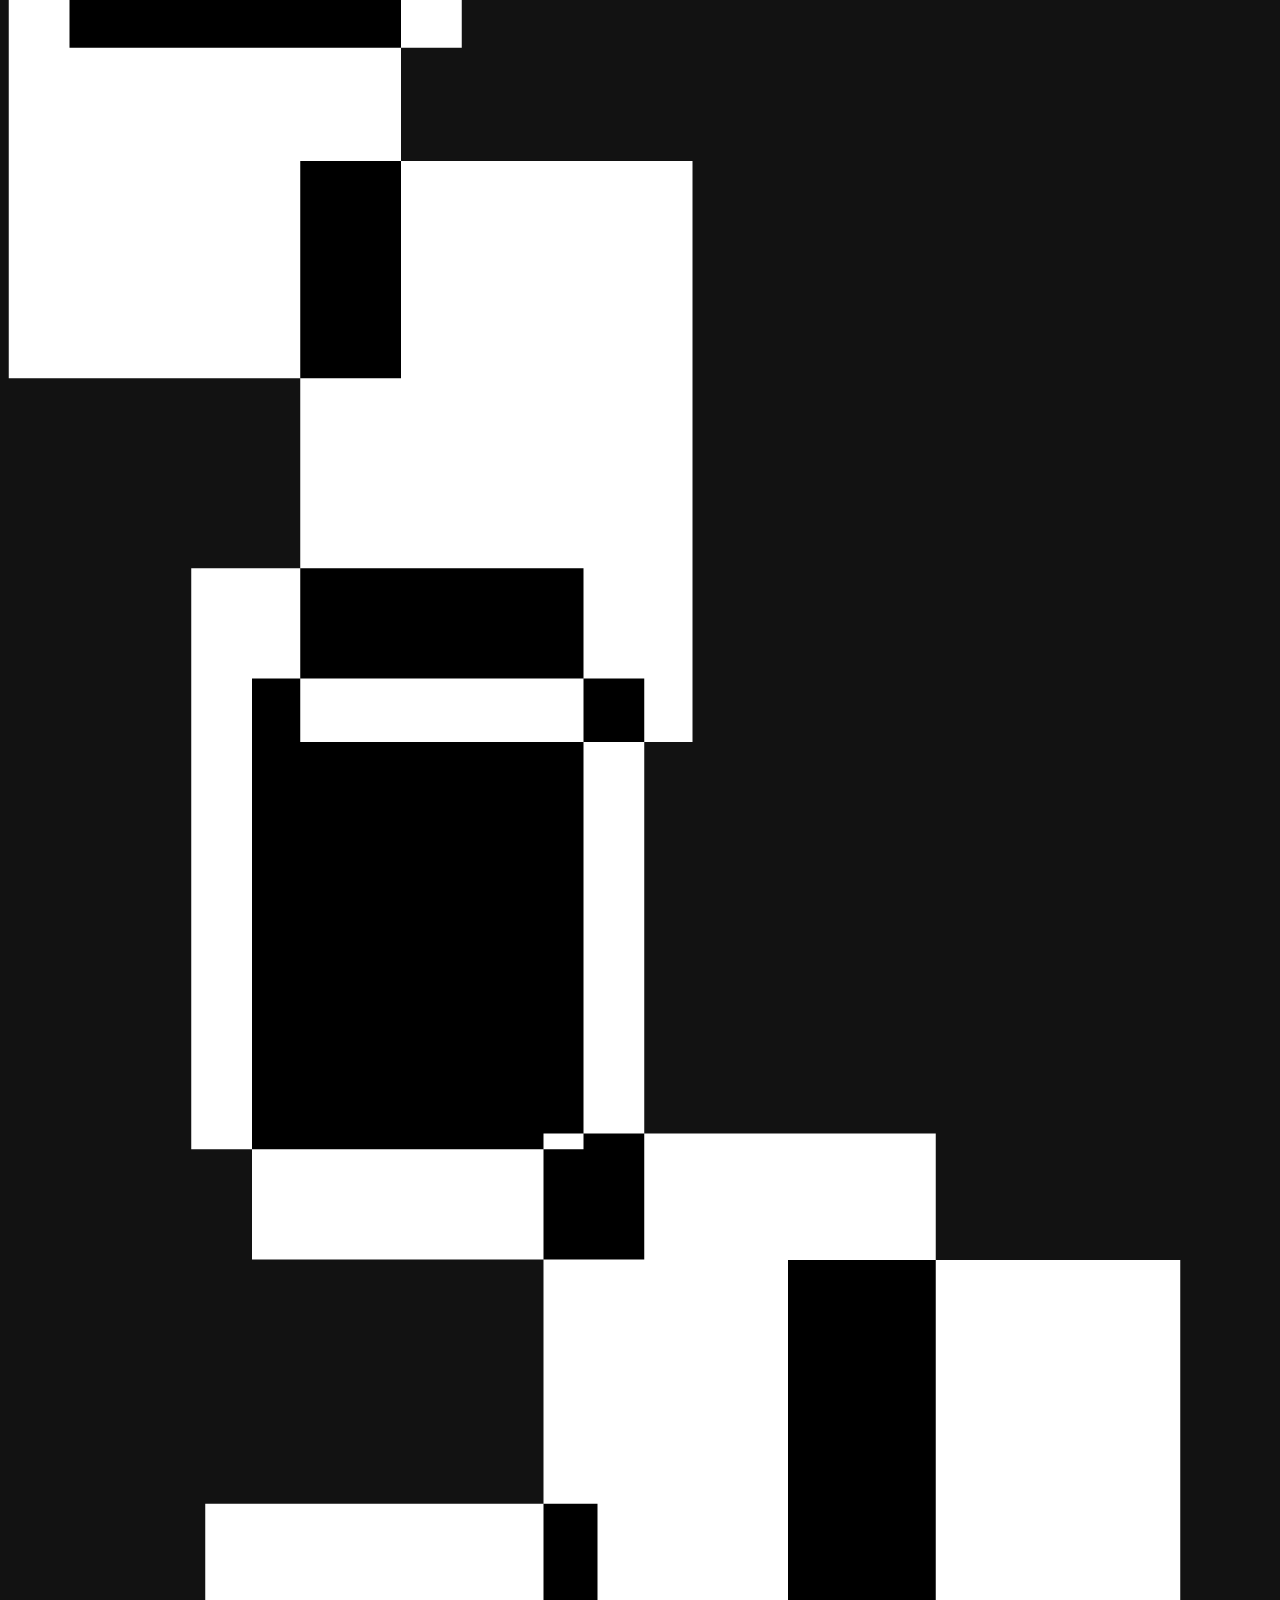
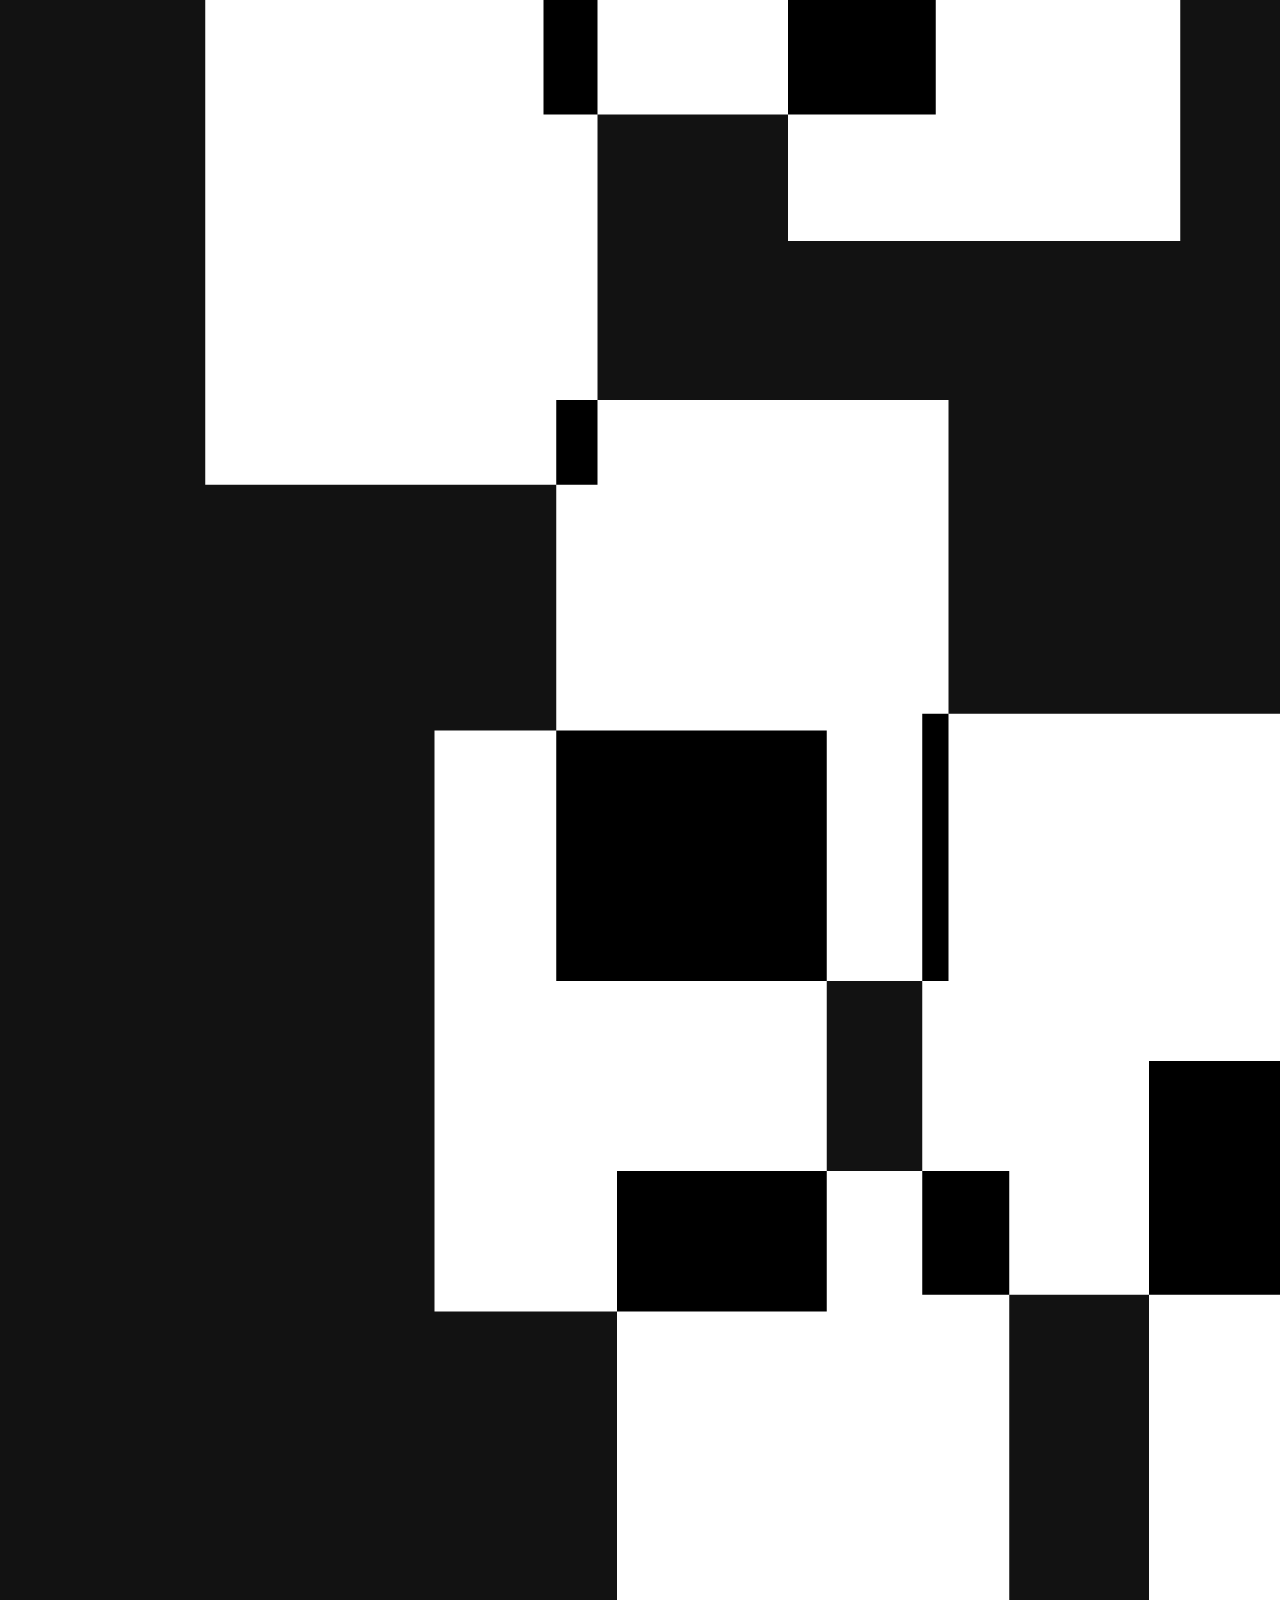
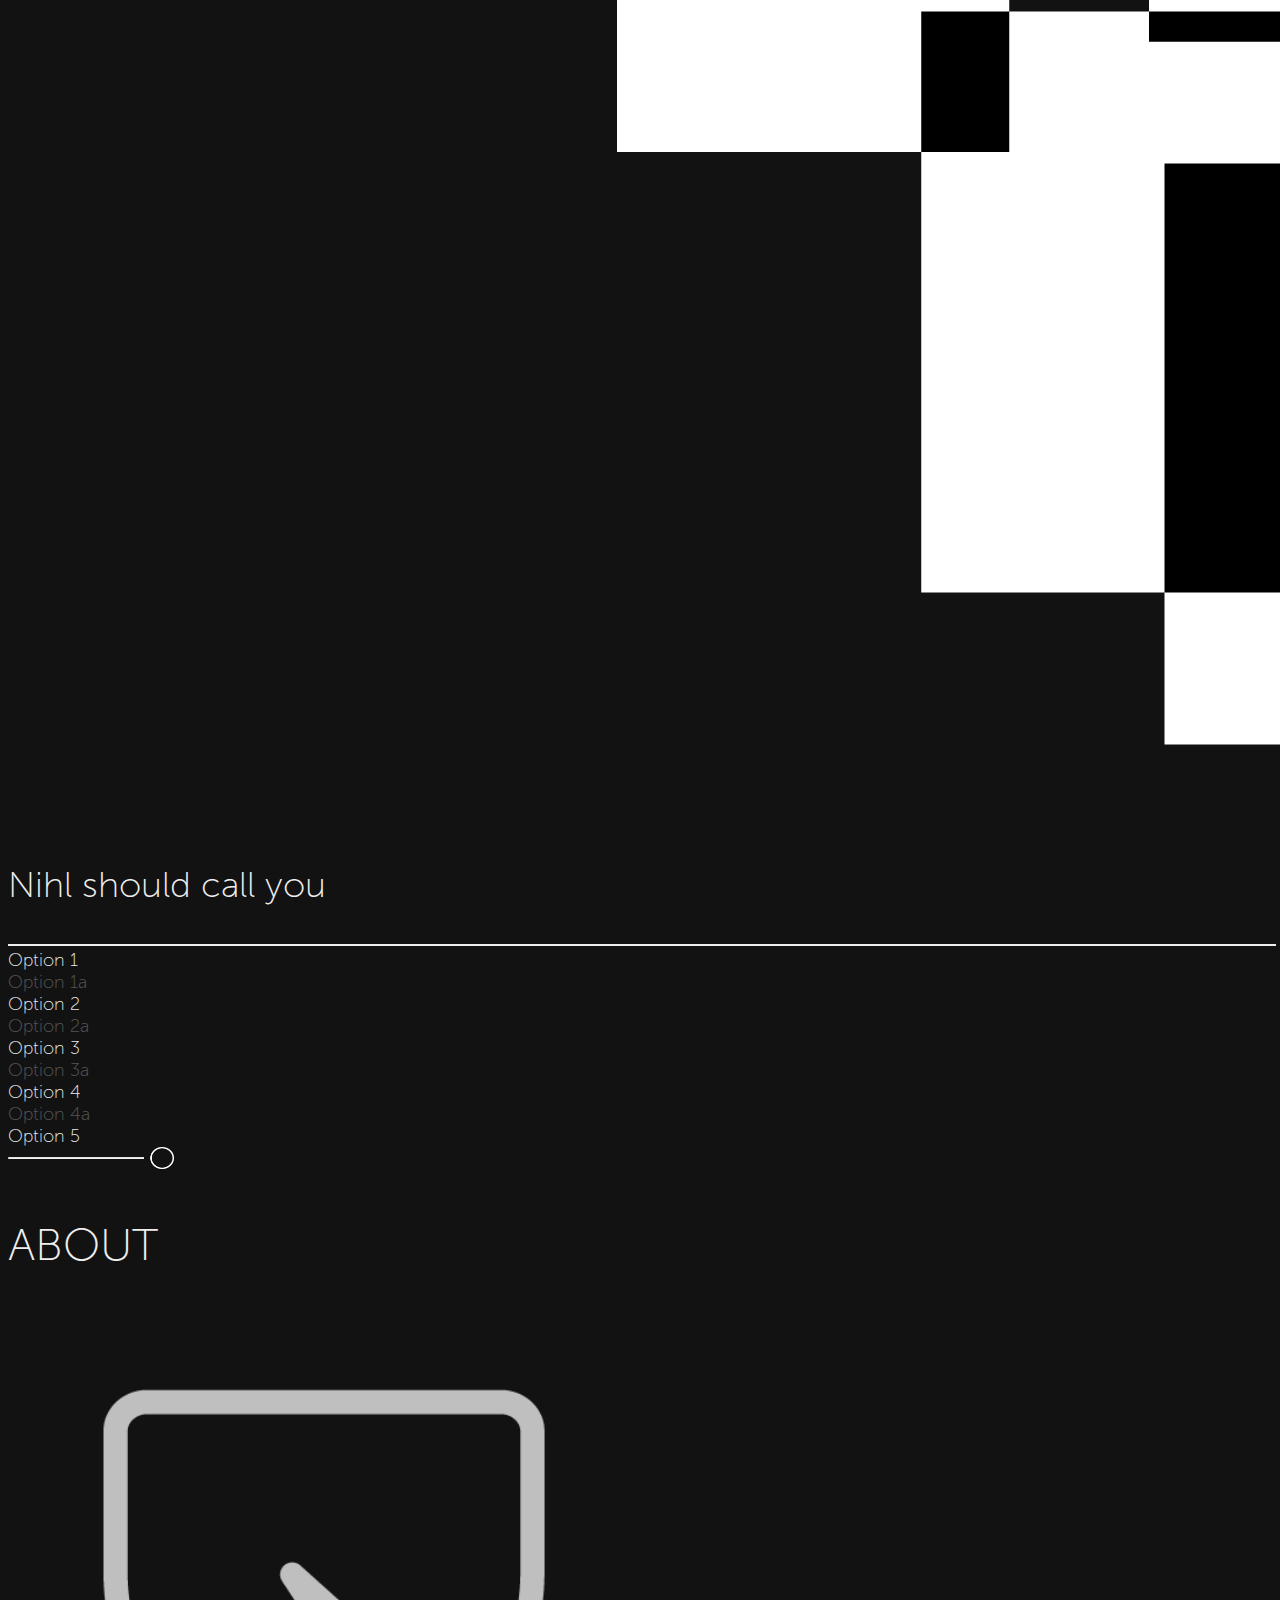
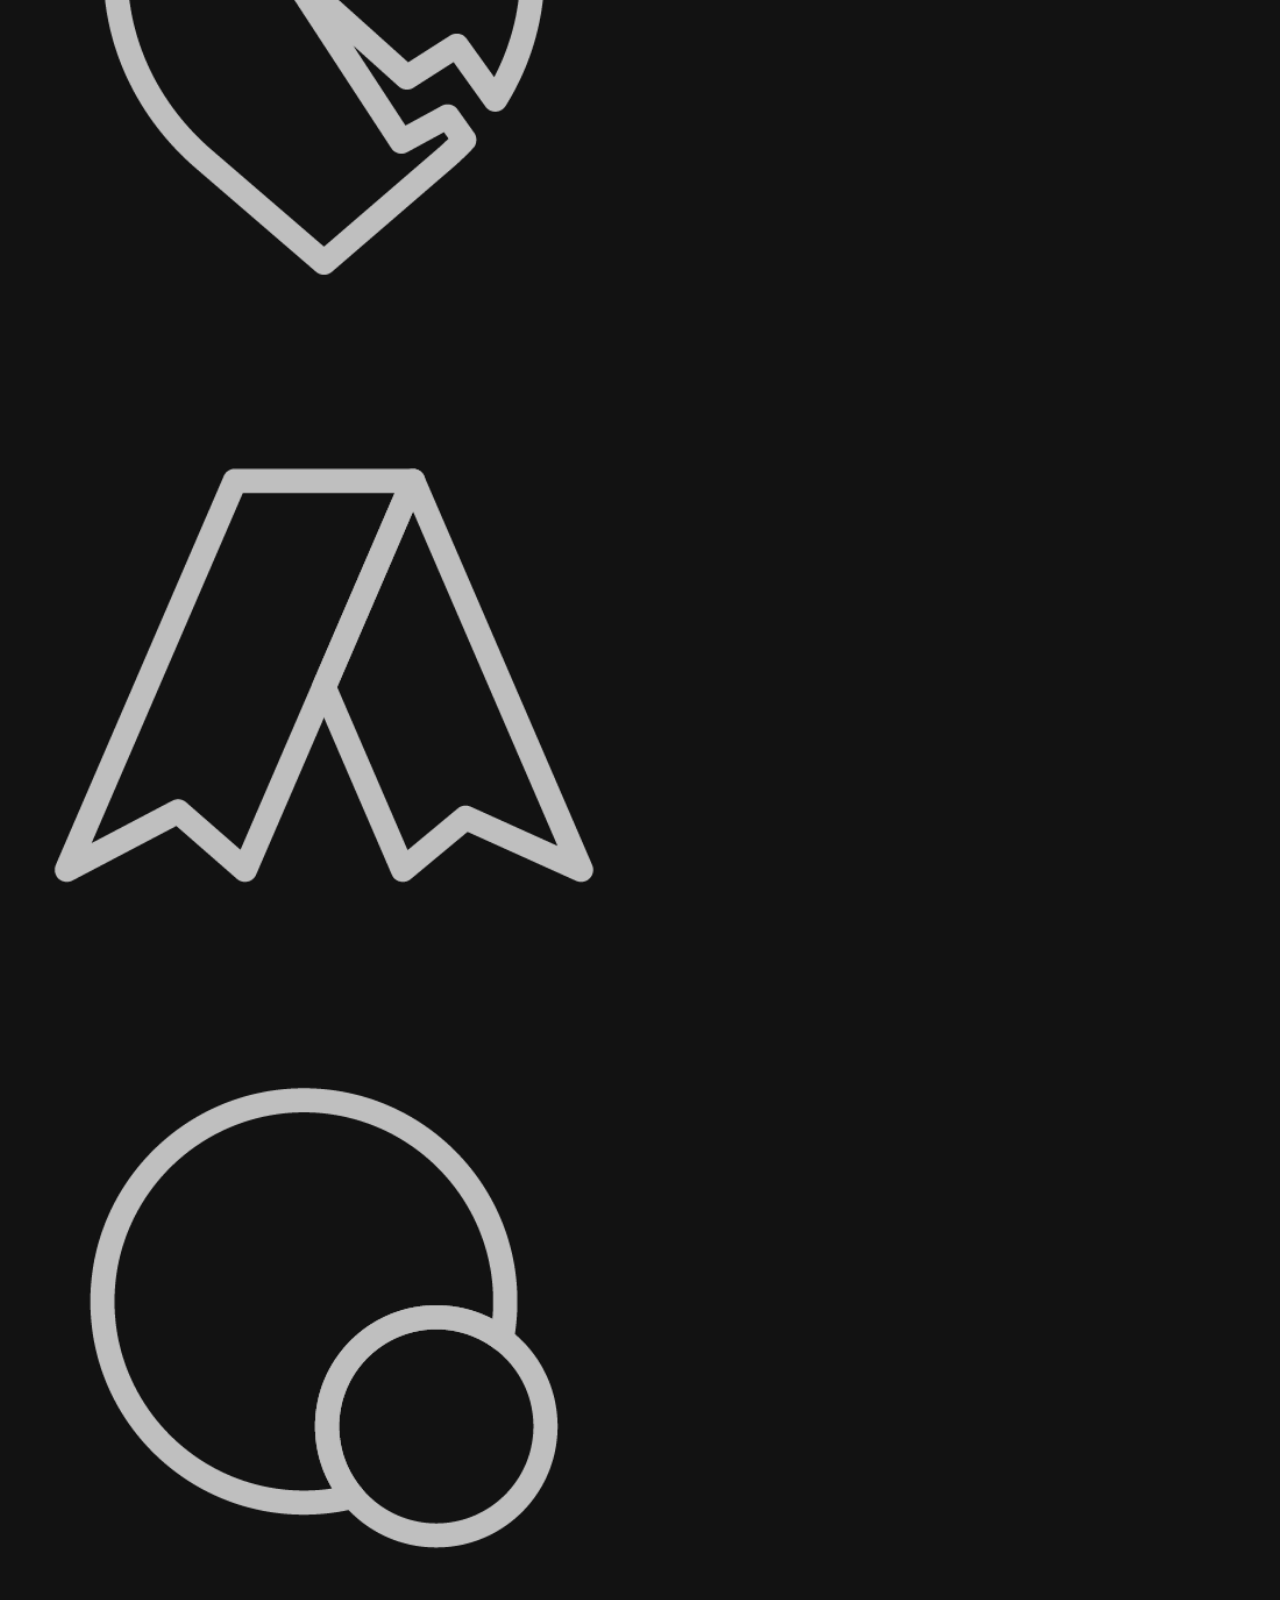
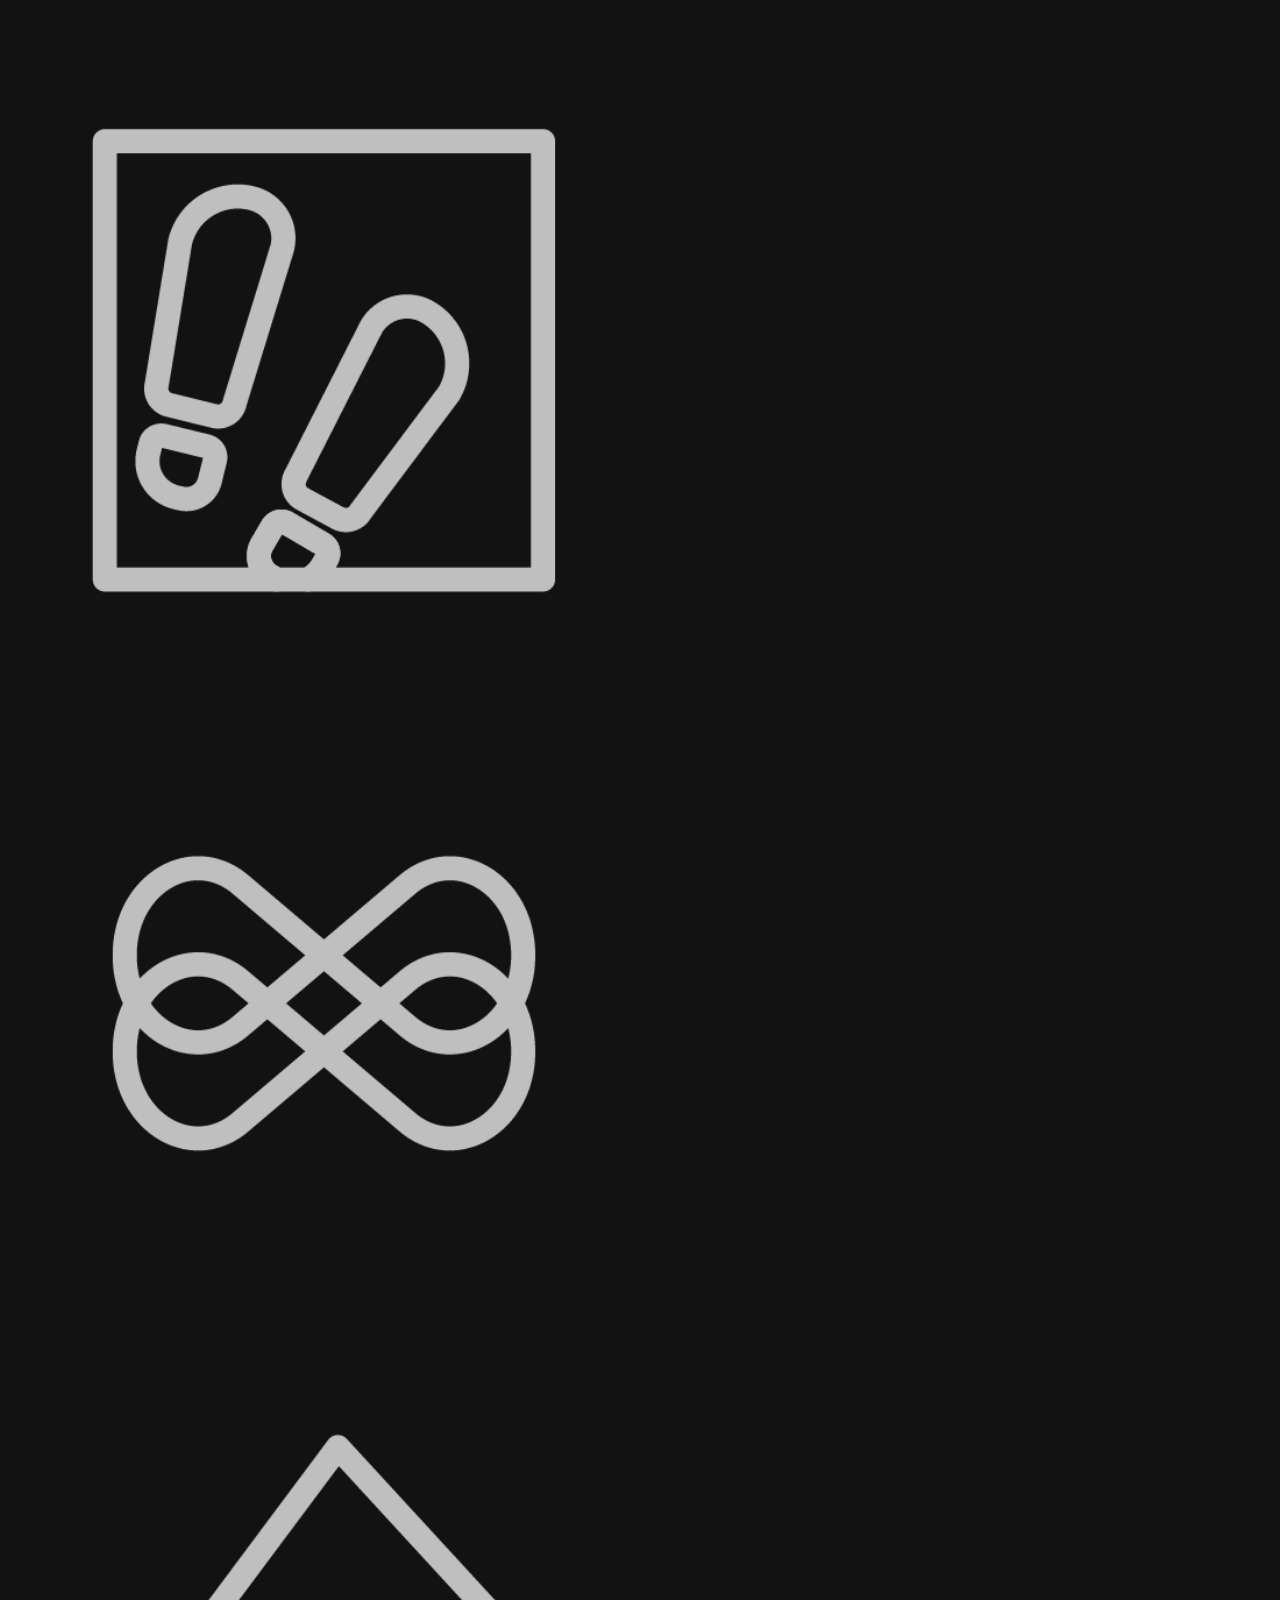
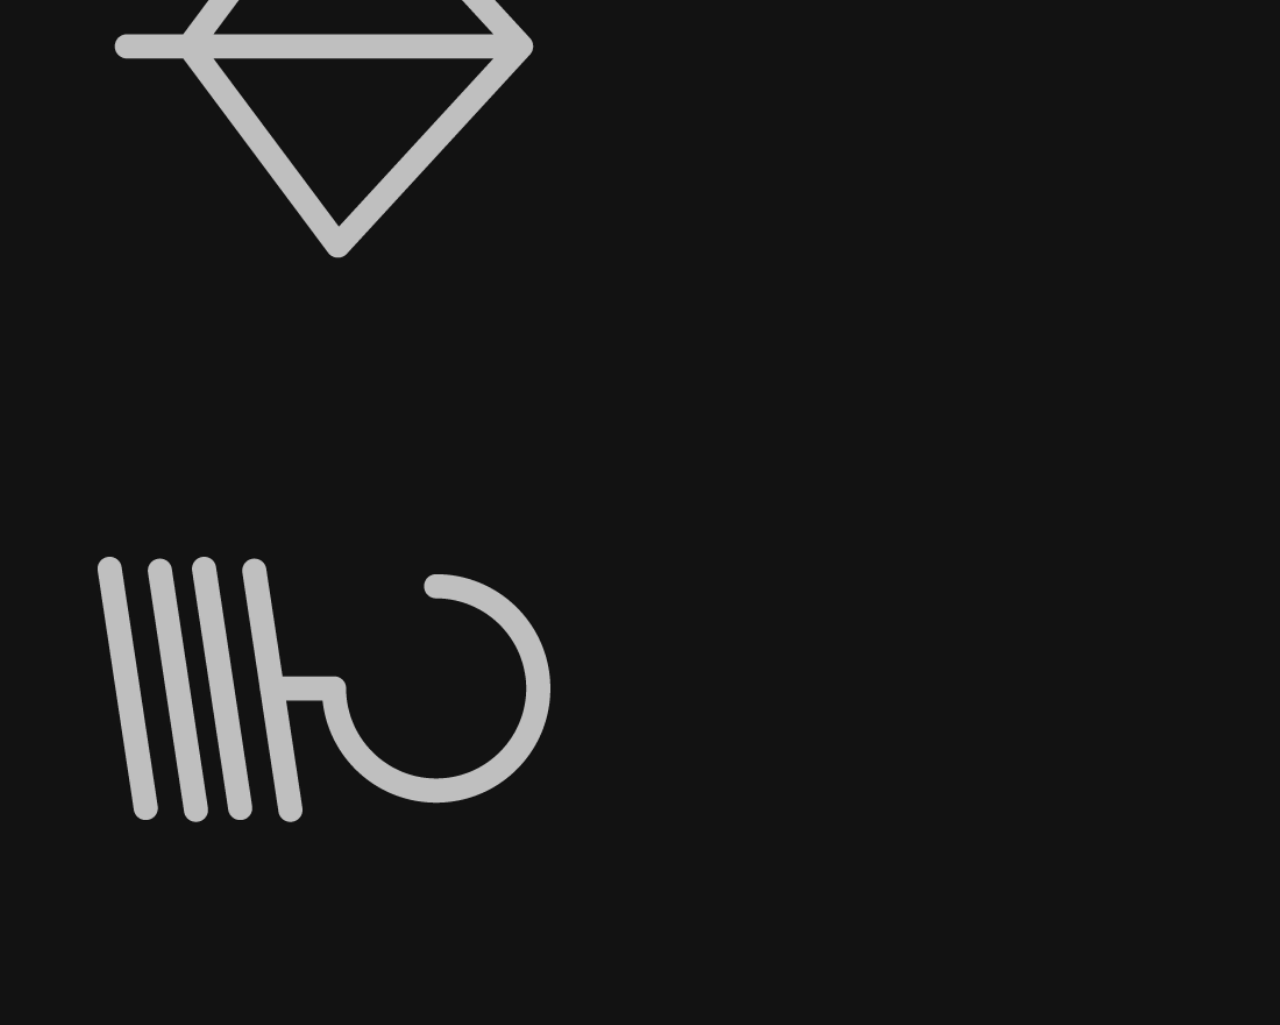
==== commit 4a5a81dd: "made merge with dev" ====
--- a/game.html
+++ b/game.html
@@ -36,7 +36,7 @@
                 class="img-fluid w-25 mx-auto d-block my-auto d-none"
                 src="assets/player/CharPD_01.png"
               />
-              <img
+              <!-- <img
                 id="charpd2"
                 class="img-fluid w-25 mx-auto d-block my-auto d-none"
                 src="assets/player/CharPD_02.png"
@@ -45,7 +45,7 @@
                 id="charpd3"
                 class="img-fluid w-50 mx-auto d-block my-auto d-none"
                 src="assets/player/CharPD_03.png"
-              />
+              /> -->
               <img
                 id="cemetery"
                 class="img-fluid w-50 mx-auto d-block my-auto d-none"
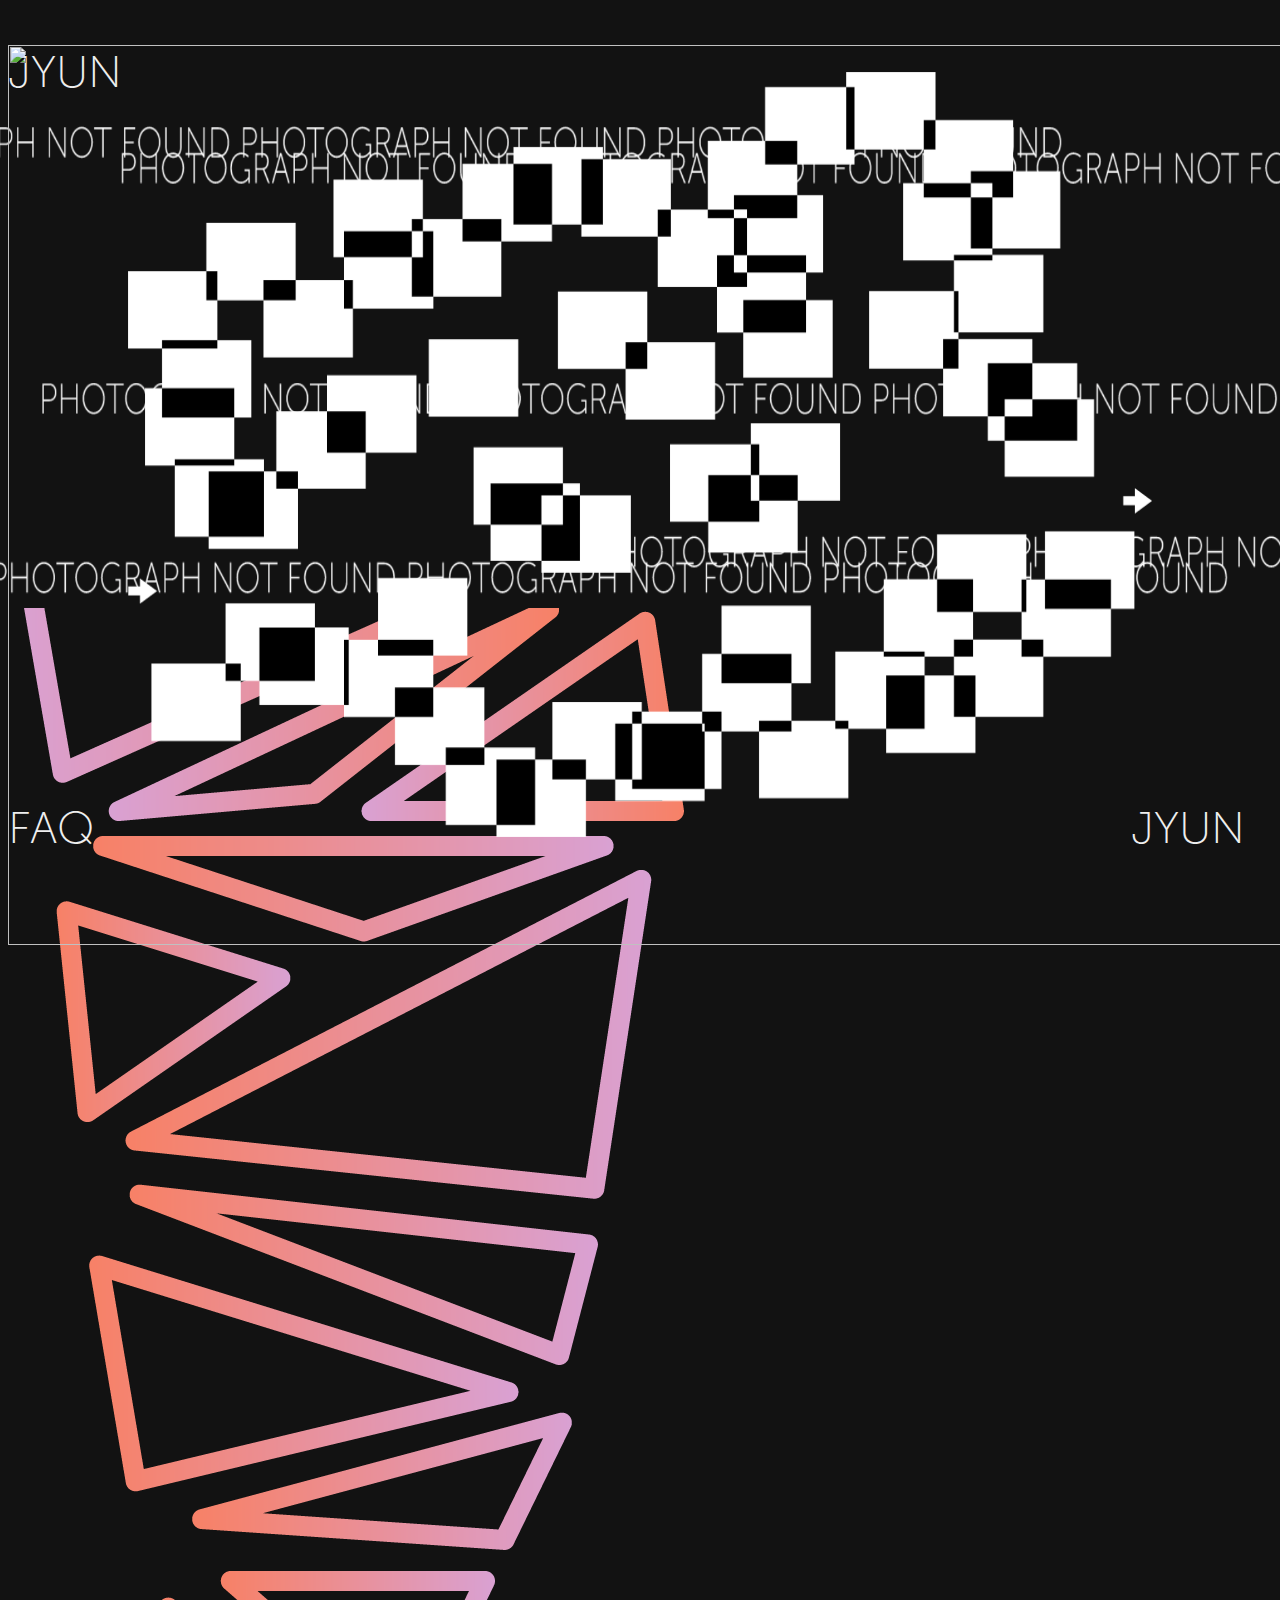
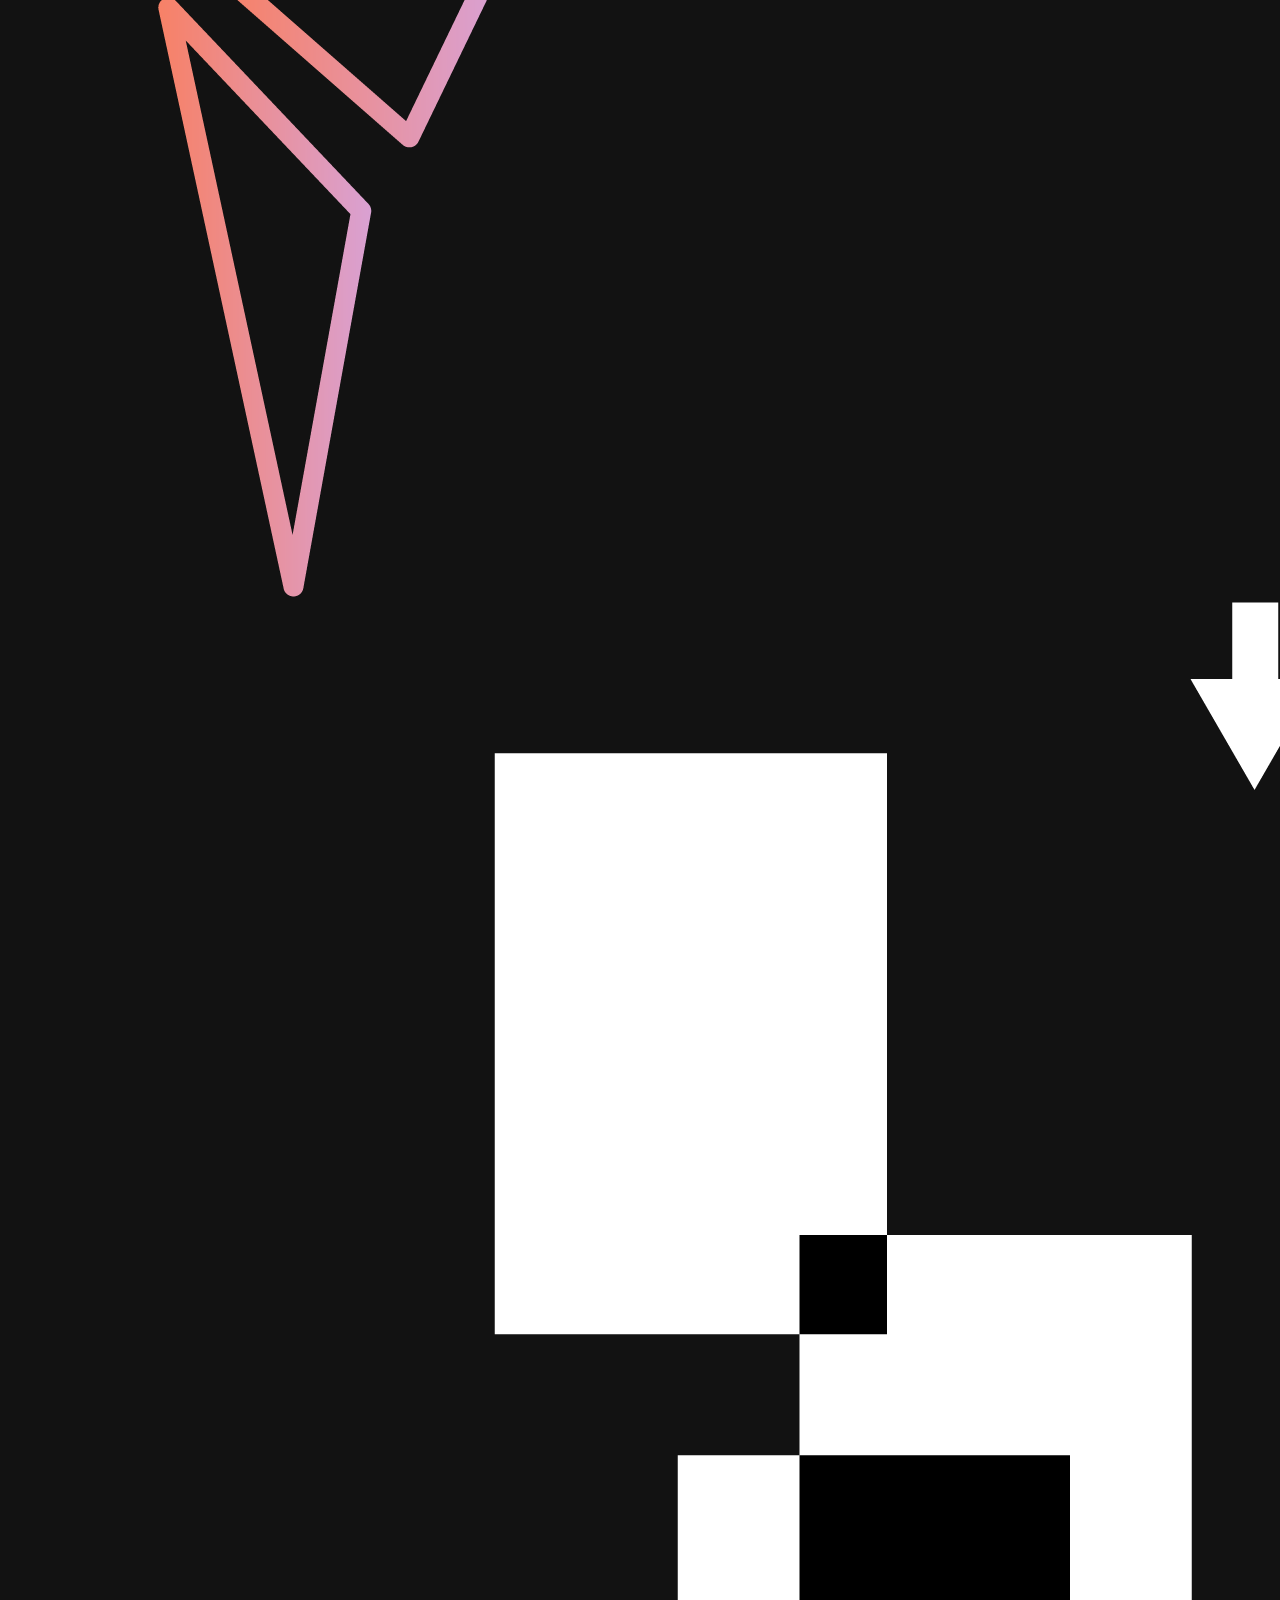
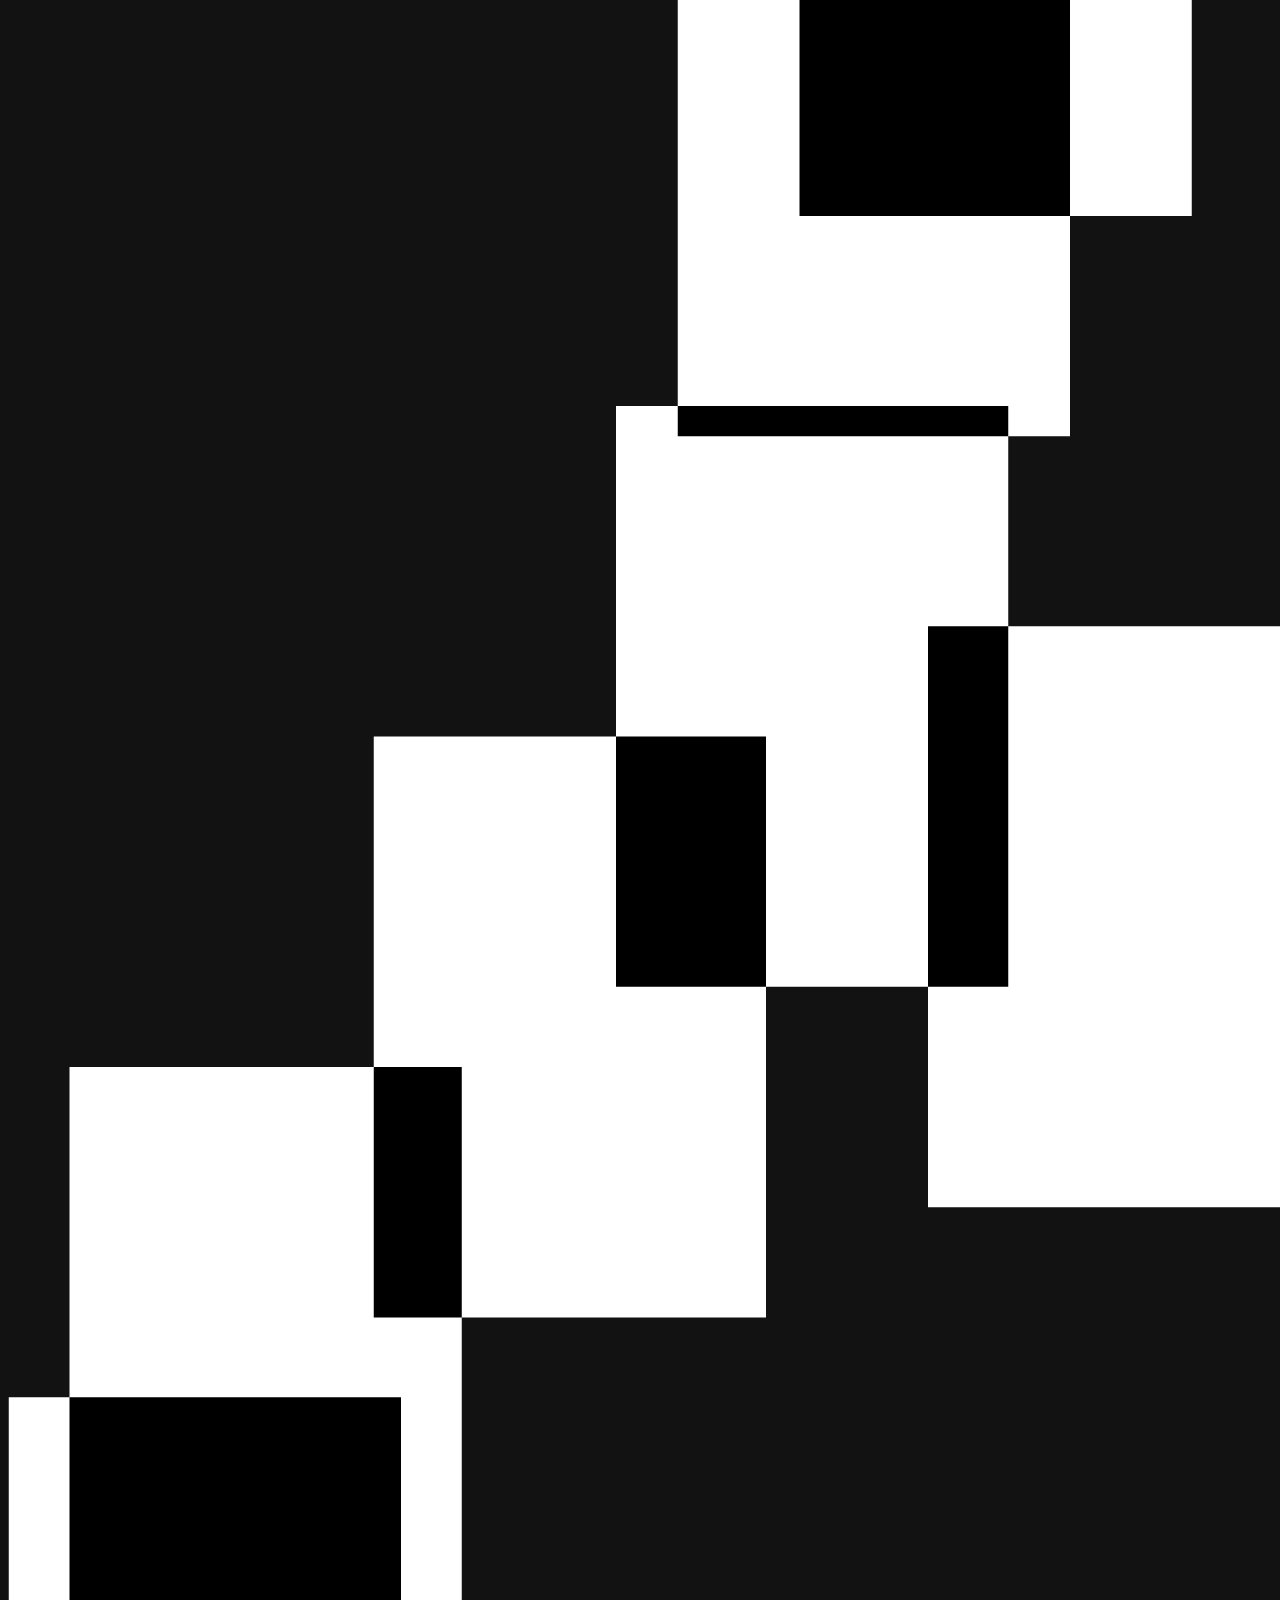
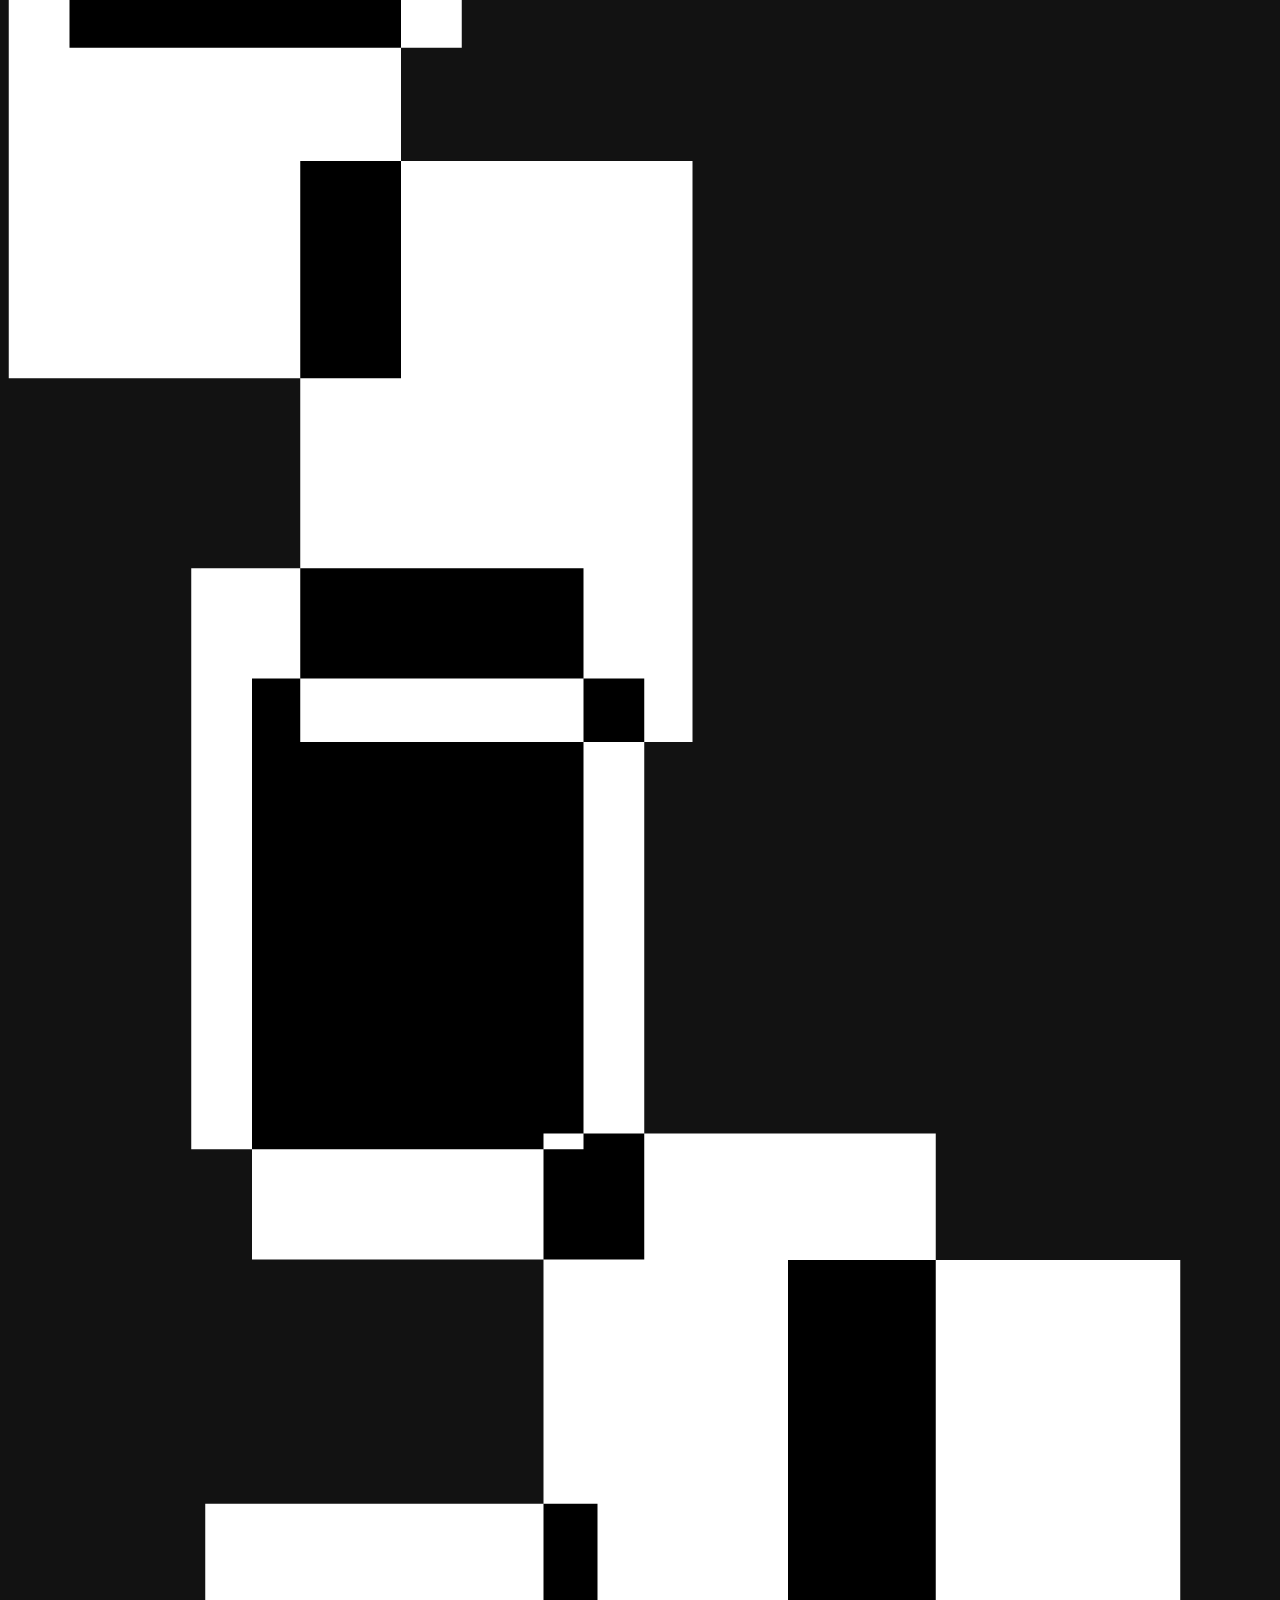
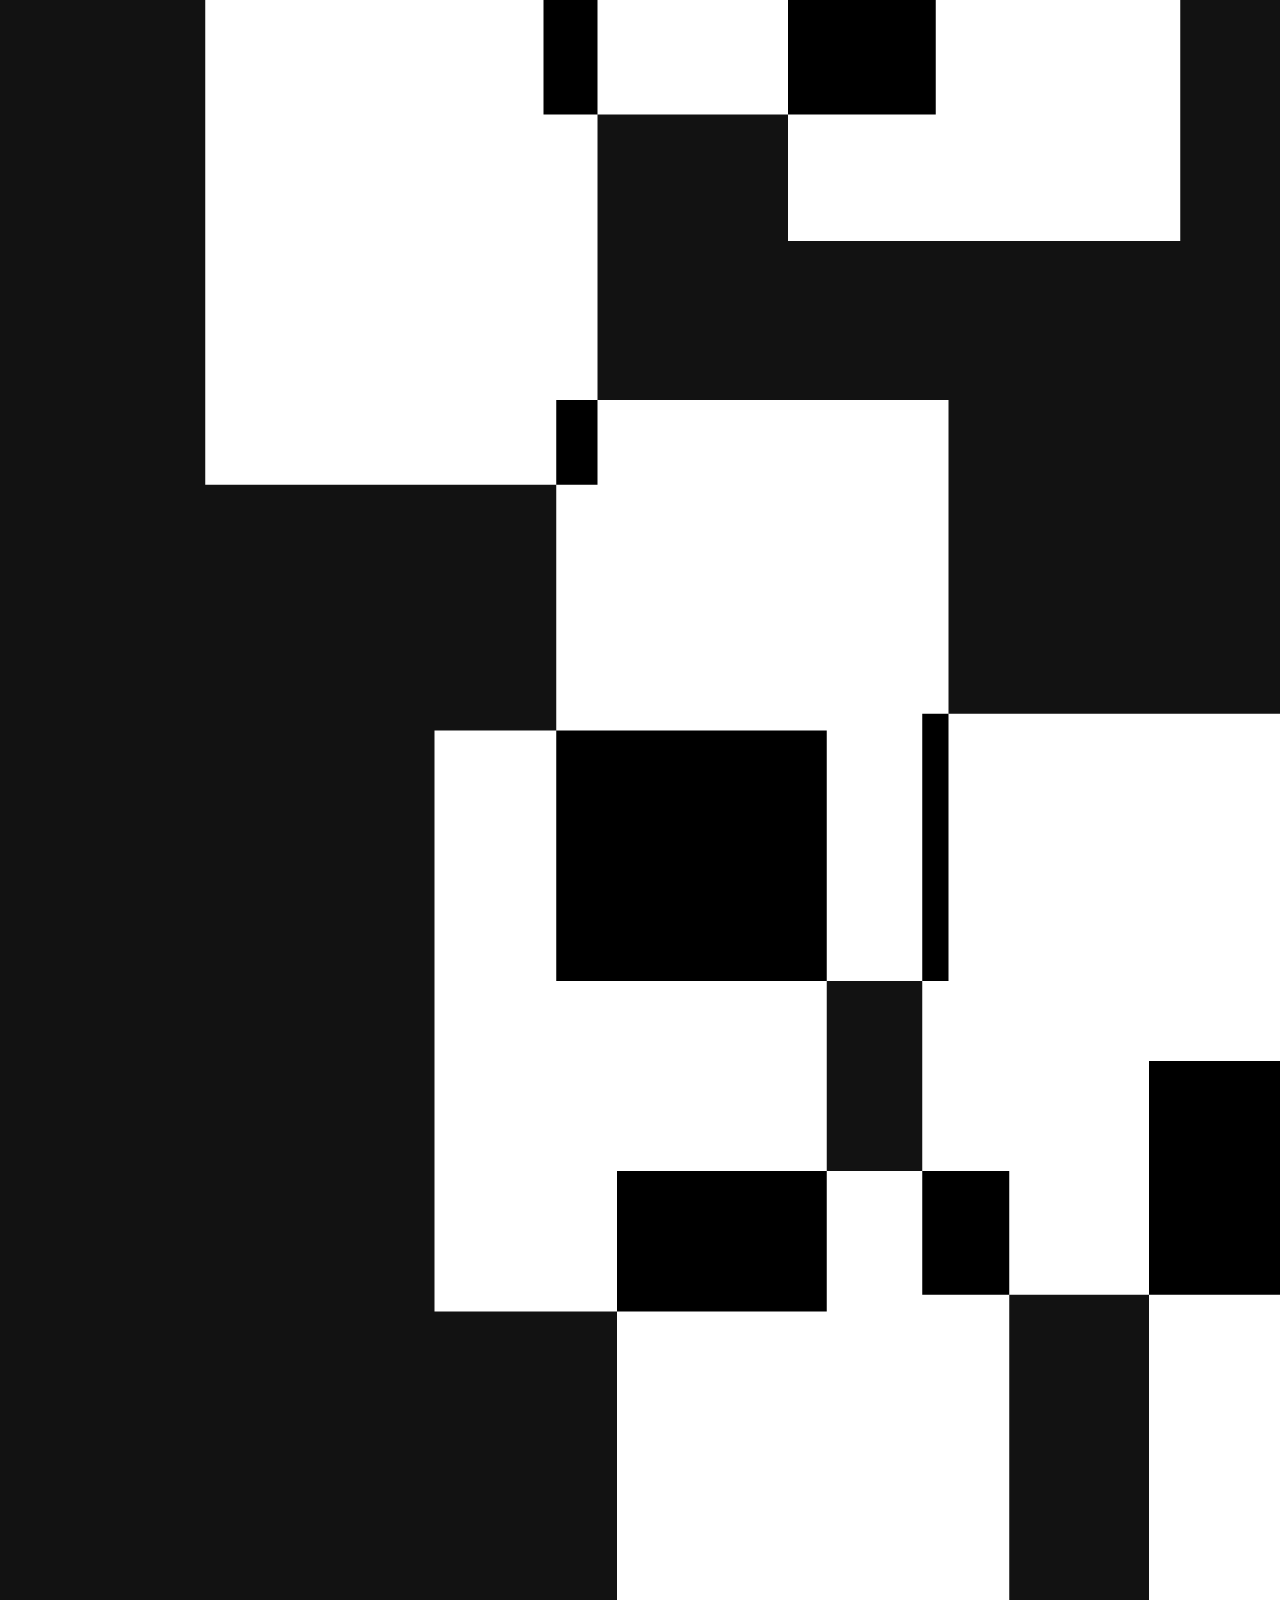
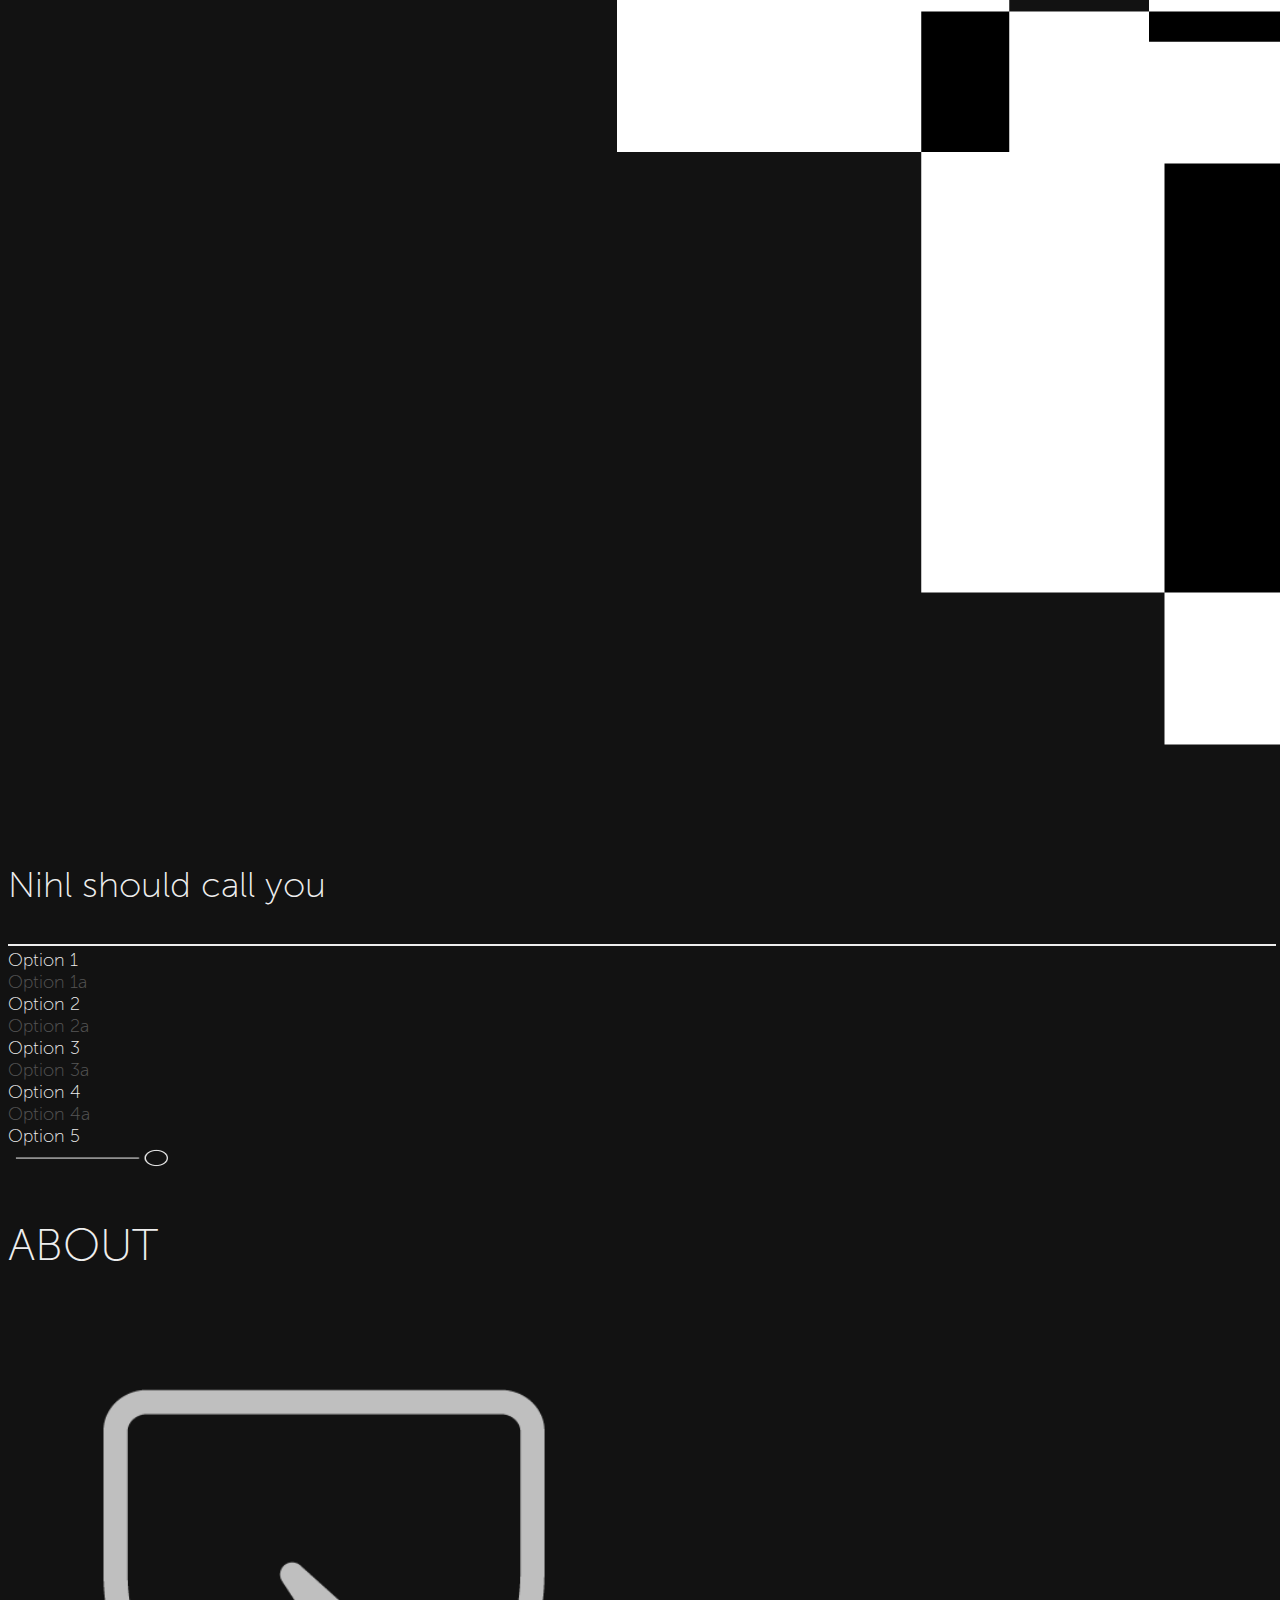
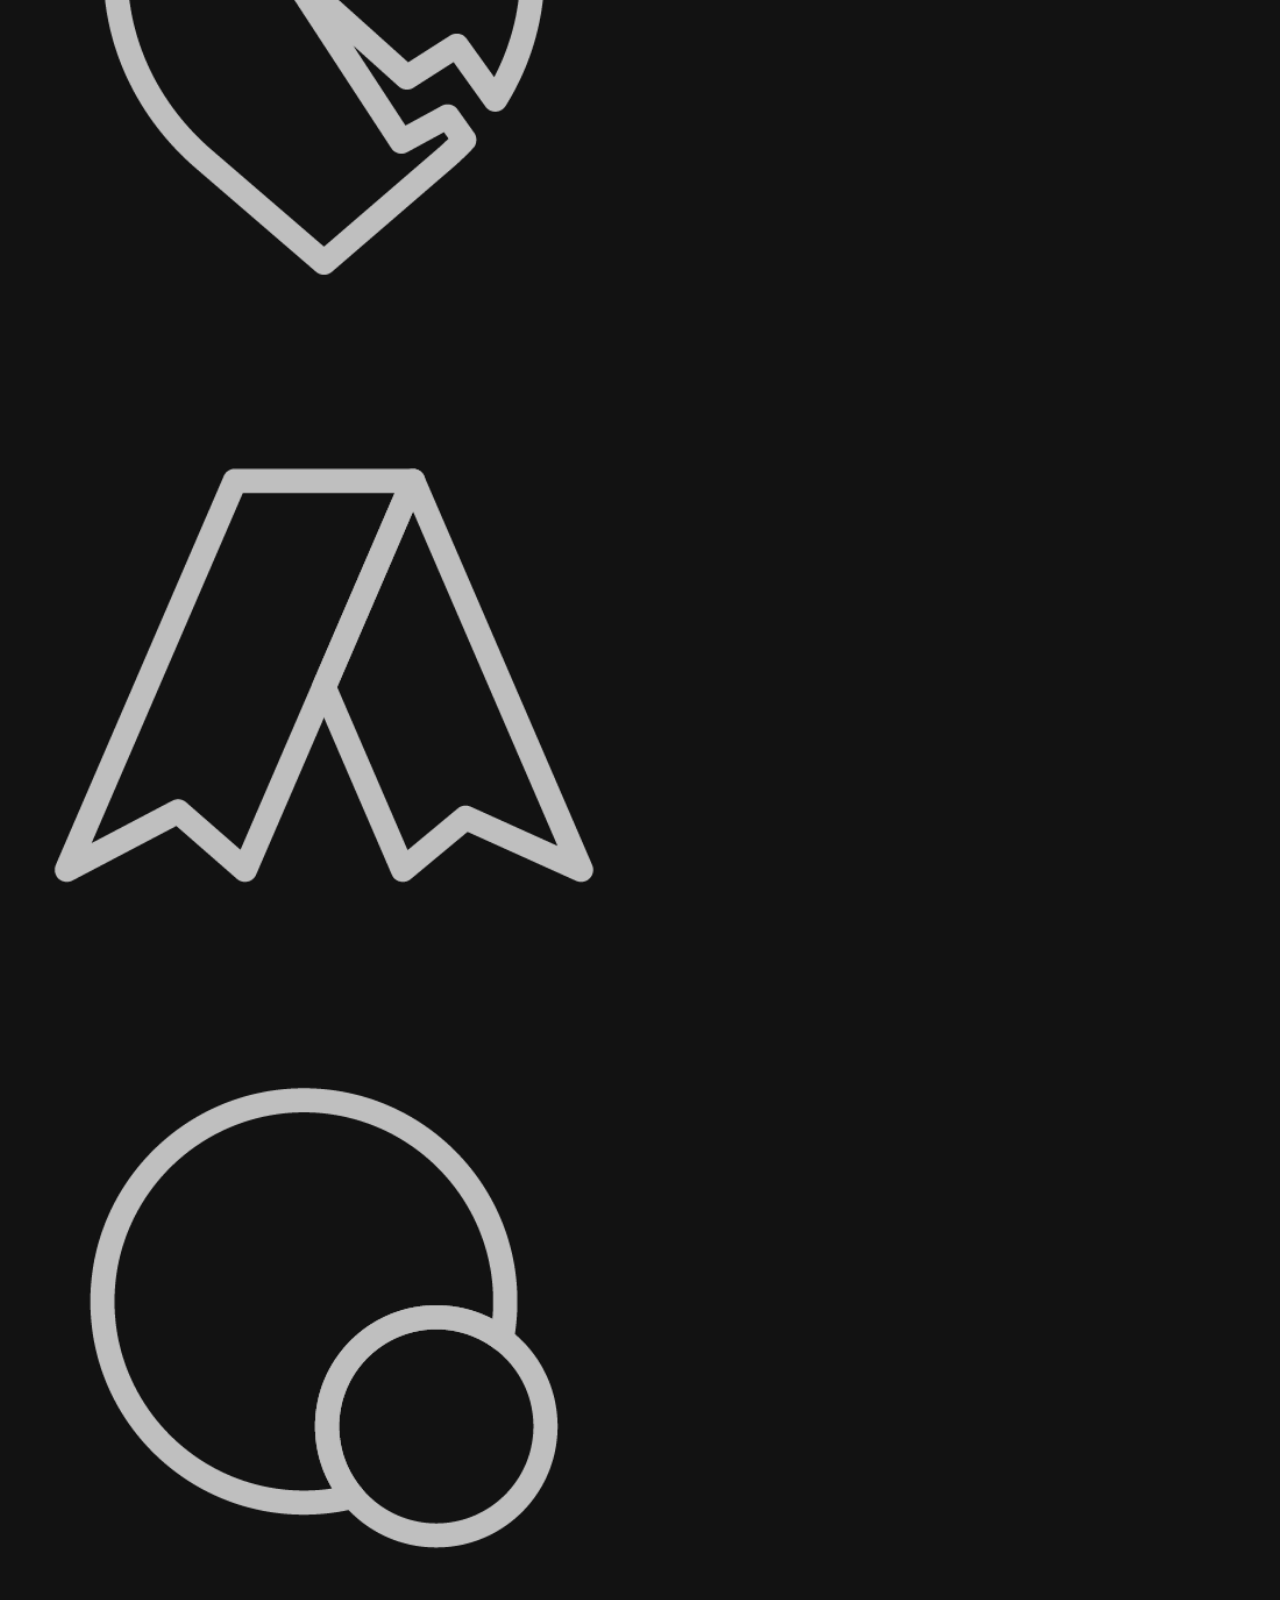
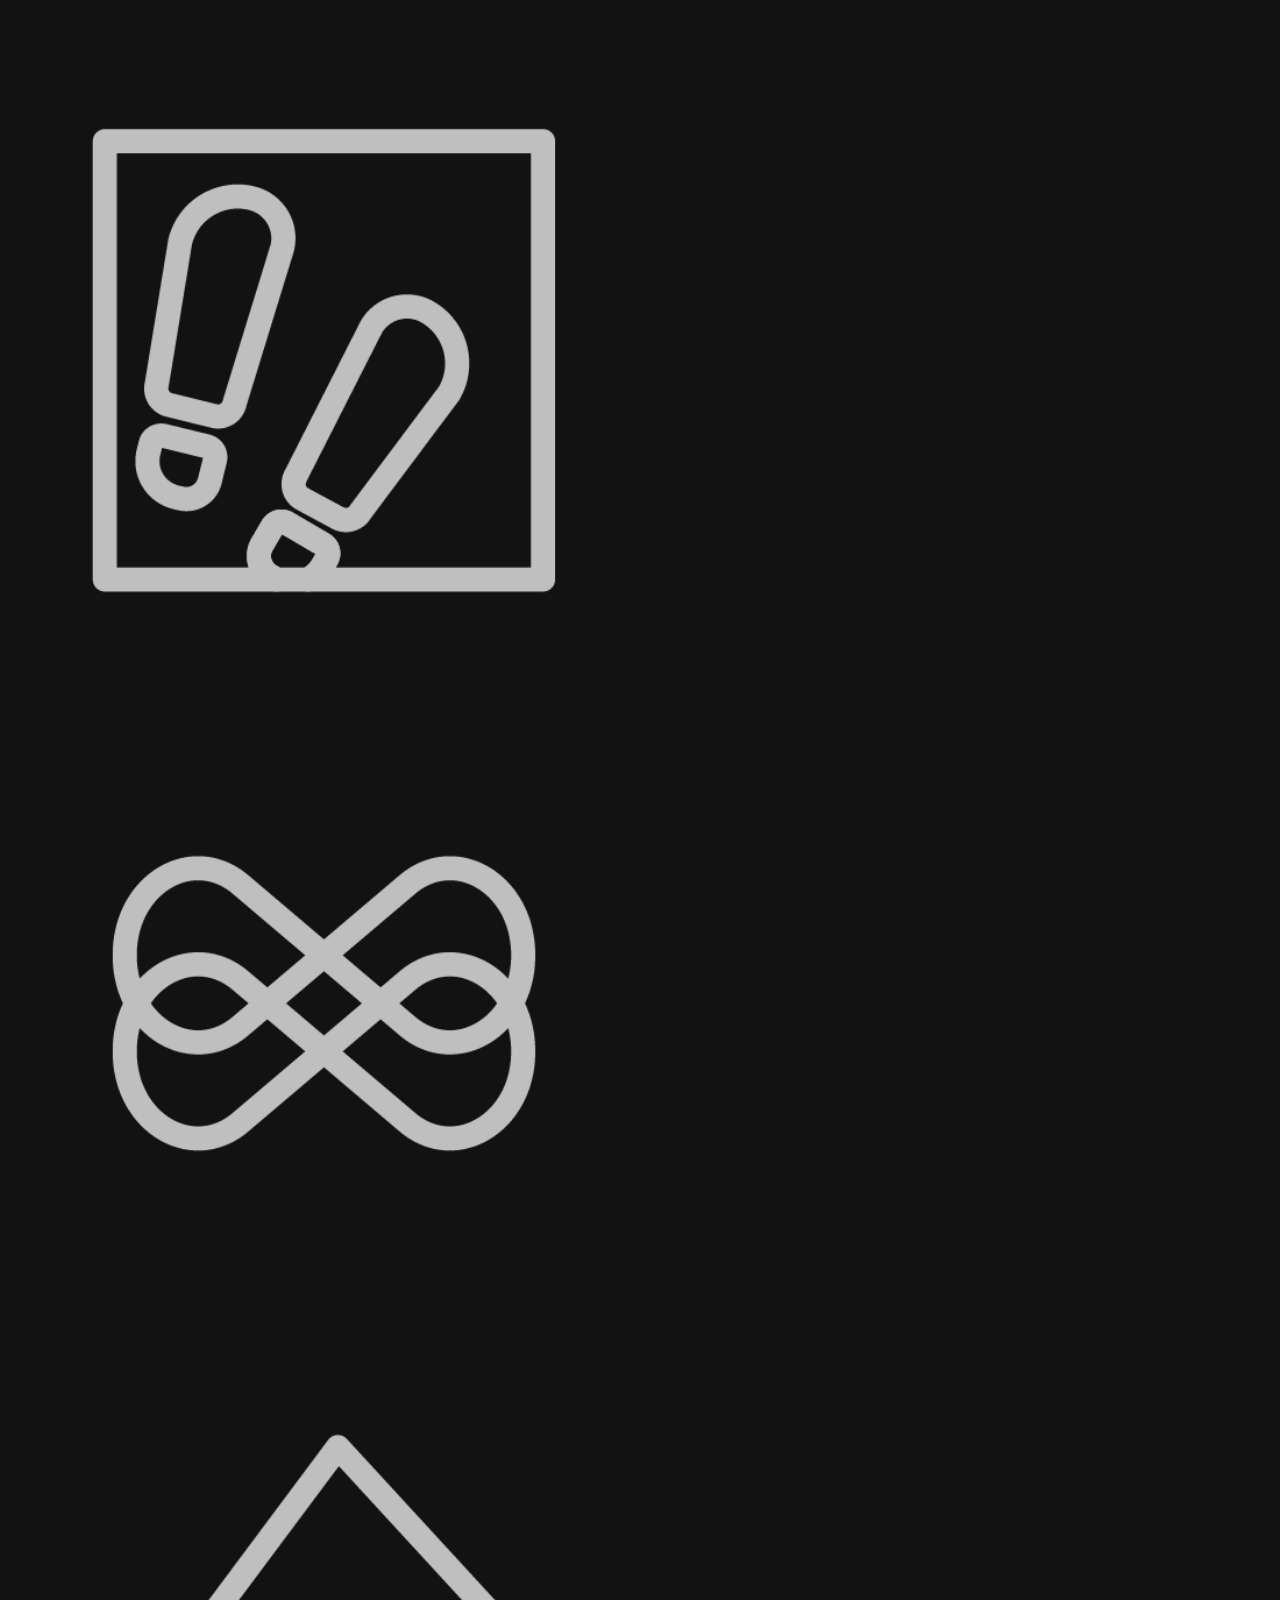
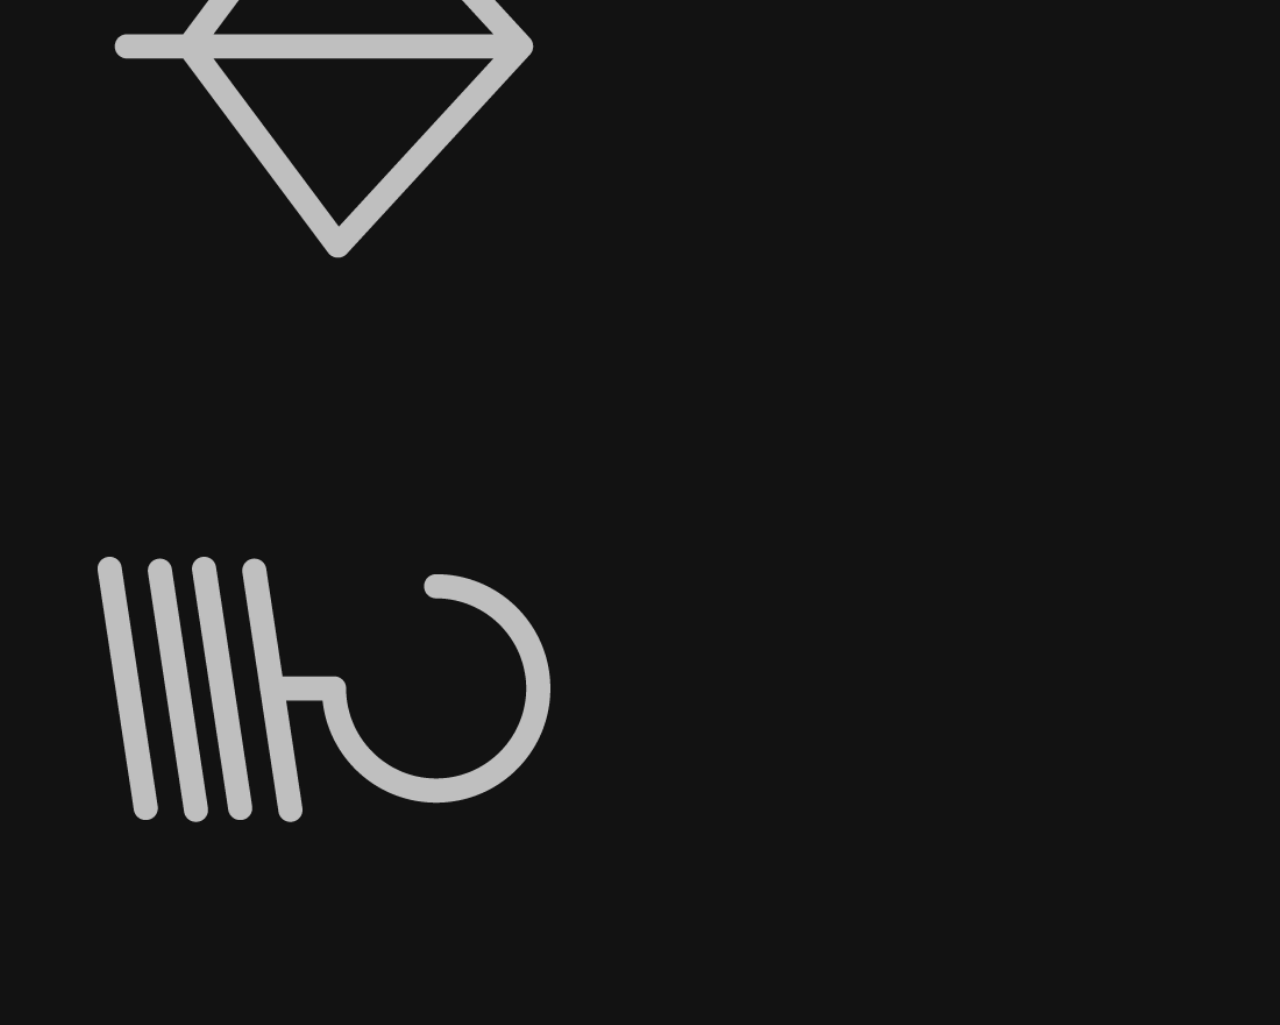
==== commit c7829bcf: "adding animations" ====
--- a/game.html
+++ b/game.html
@@ -16,12 +16,20 @@
   </head>
   <body>
     <!-- for glitch effects in part P11-b -->
-    <img id="glitch1" class="img-fluid d-none" src="assets/glitches/glitch1.png">
-    <img id="glitch2" class="img-fluid d-none" src="assets/glitches/glitch2.png">
+    <img
+      id="glitch1"
+      class="img-fluid d-none"
+      src="assets/glitches/glitch1.png"
+    />
+    <img
+      id="glitch2"
+      class="img-fluid d-none"
+      src="assets/glitches/glitch2.png"
+    />
     <!--  -->
     <!-- for full screen cemetery in part P11-c -->
-     <img id="cem2" class="img-fluid d-none" src="assets/env/Cemetery2.png">
-     <!--  -->
+    <img id="cem2" class="img-fluid d-none" src="assets/env/Cemetery2.png" />
+    <!--  -->
     <div class="container-fliud d-flex vh-100 px-3 py-3">
       <div class="row w-100">
         <div class="col-2 corner_text">
@@ -125,7 +133,7 @@
             Option 5
           </div>
           <div class="row h-25 d-flex justify-content-end pt-5">
-            <img id="next_button" src="assets/UI/NextButton.png" />
+            <img id="next_button" src="assets/animations/UI_01Auto10x.gif" />
           </div>
         </div>
         <div class="col-2 corner_text p-0">
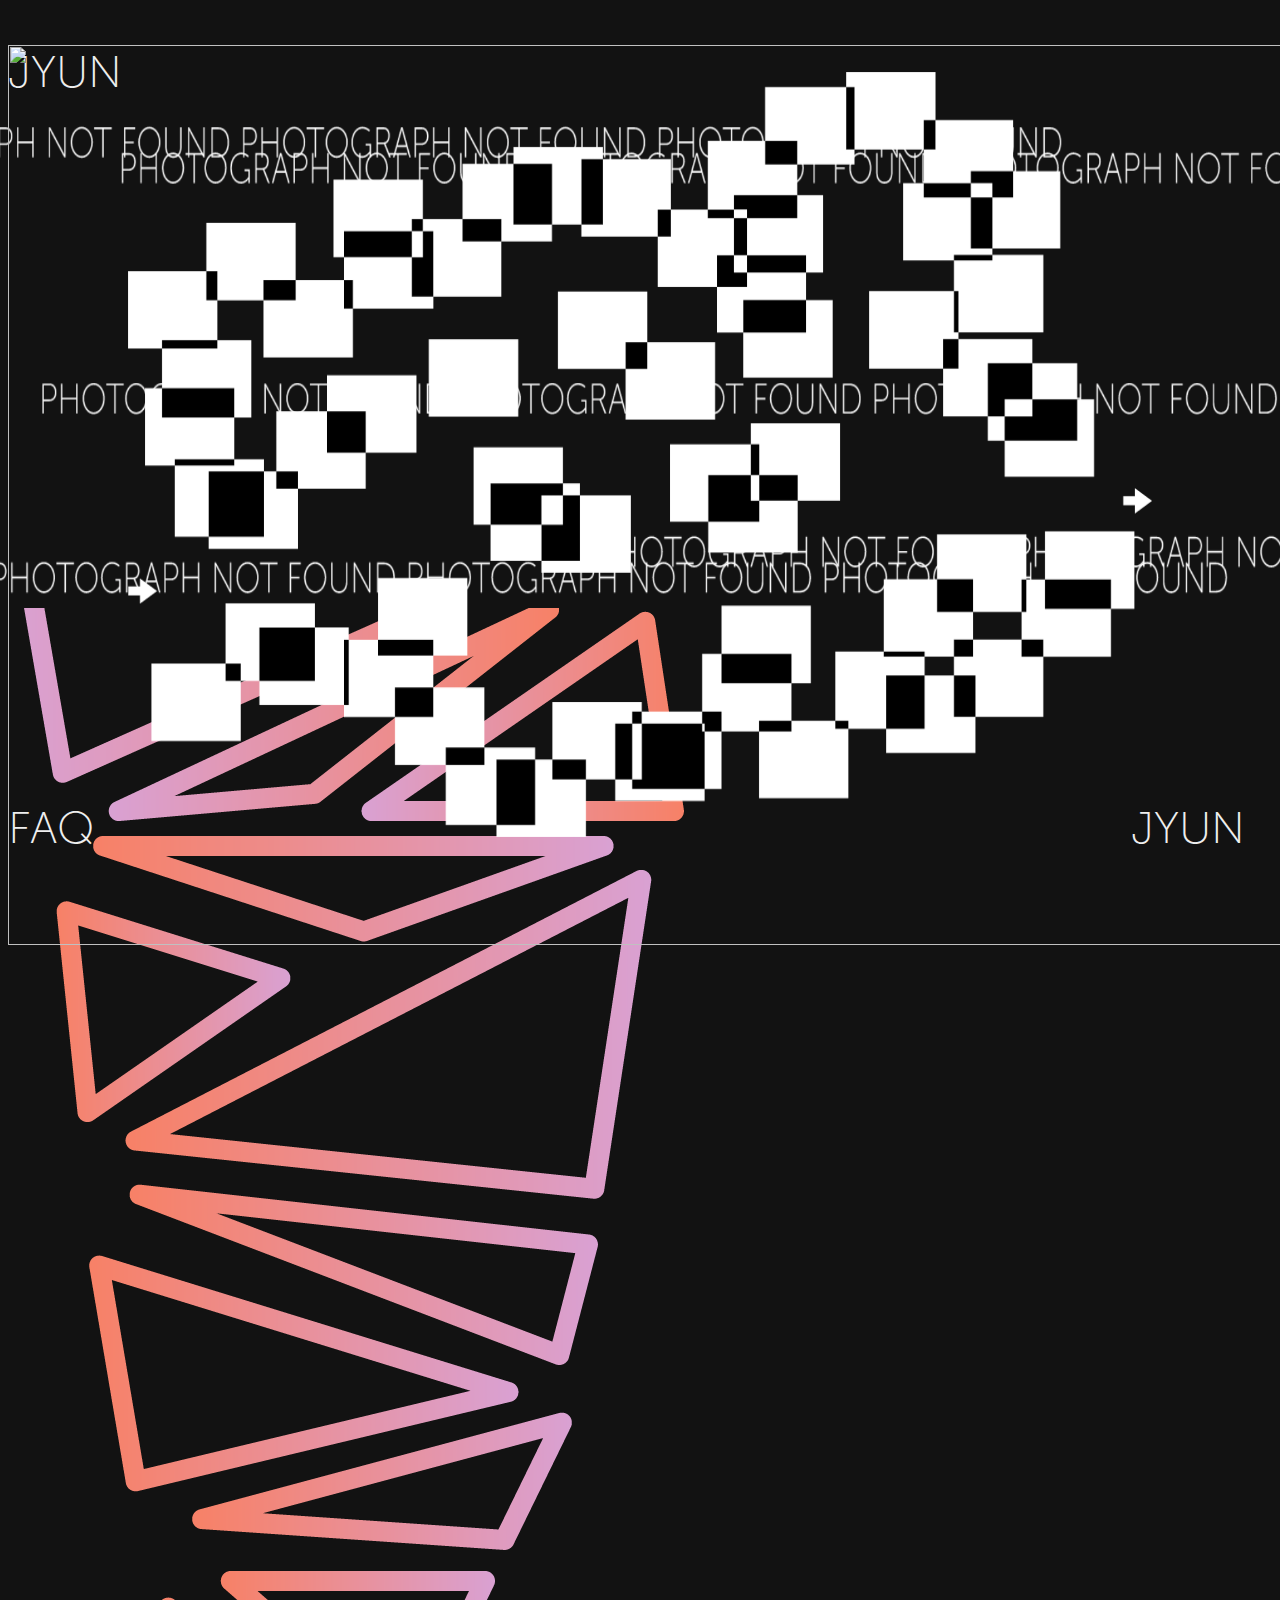
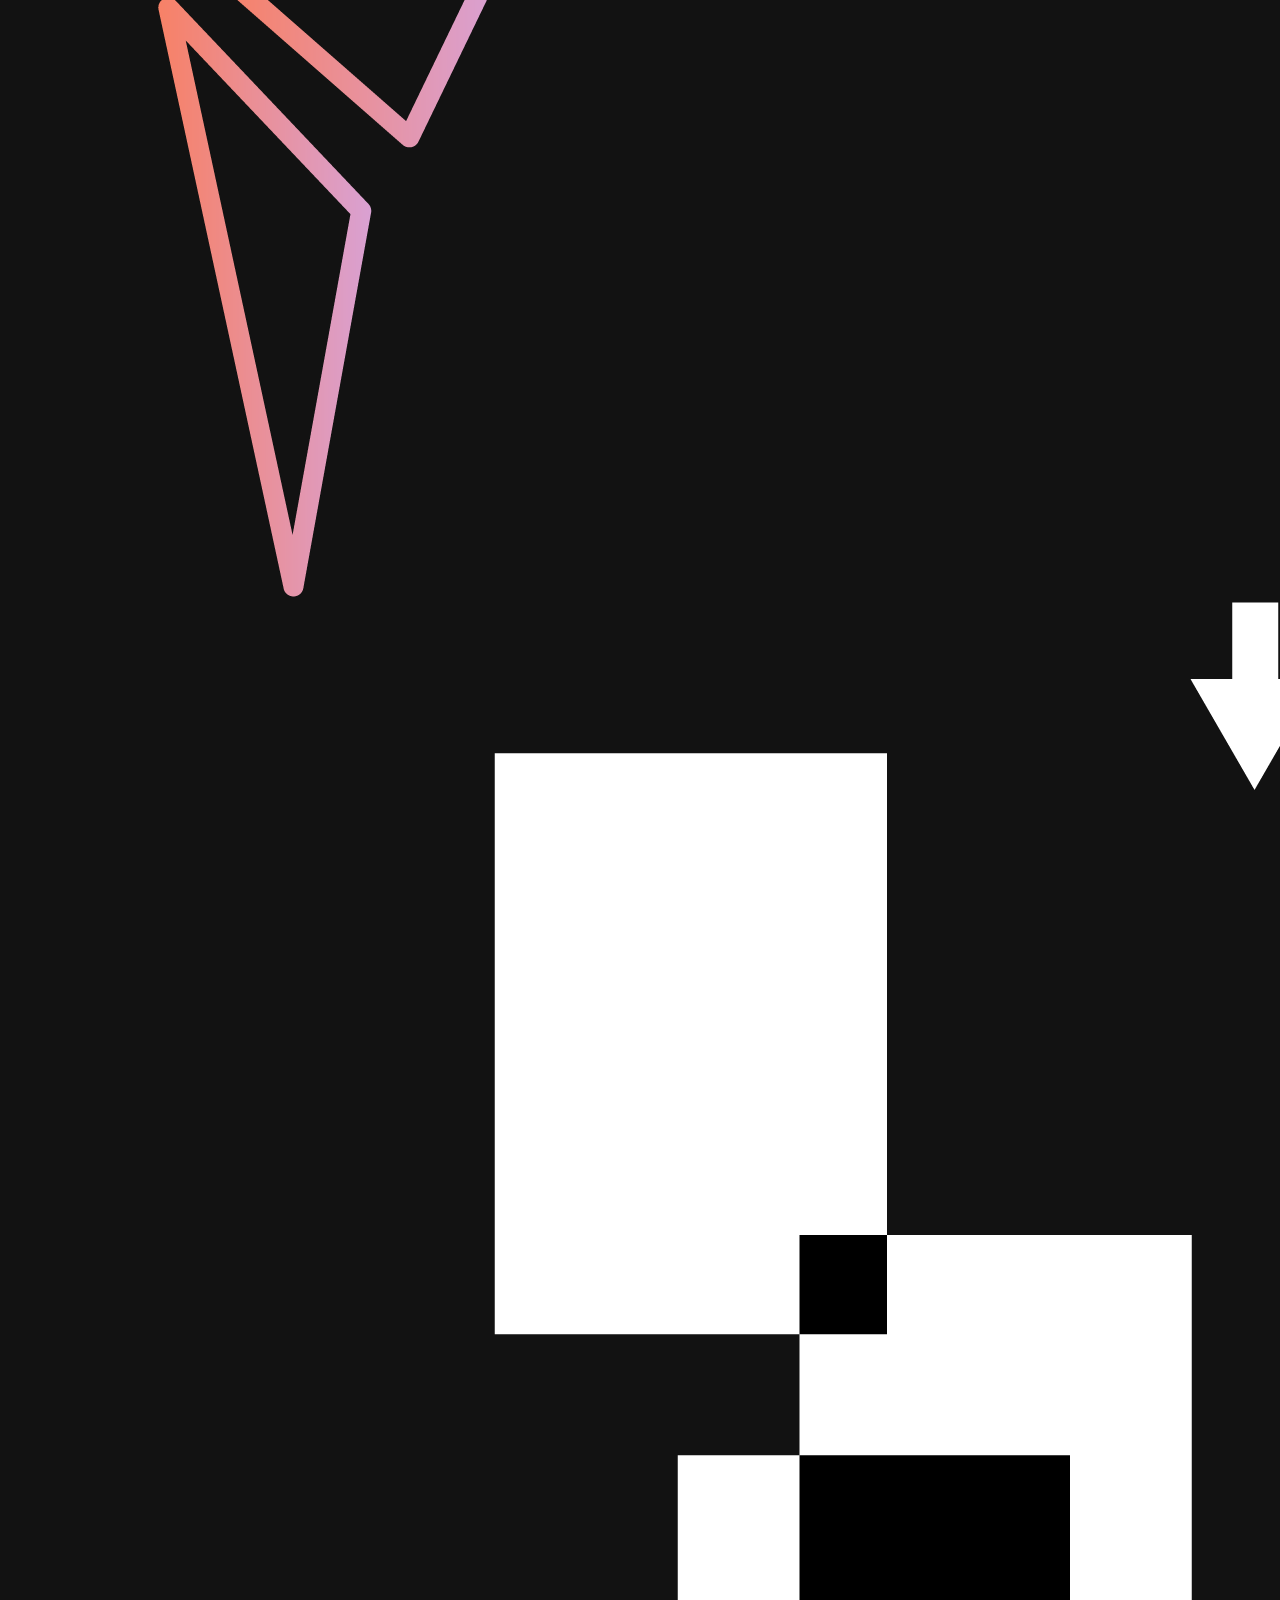
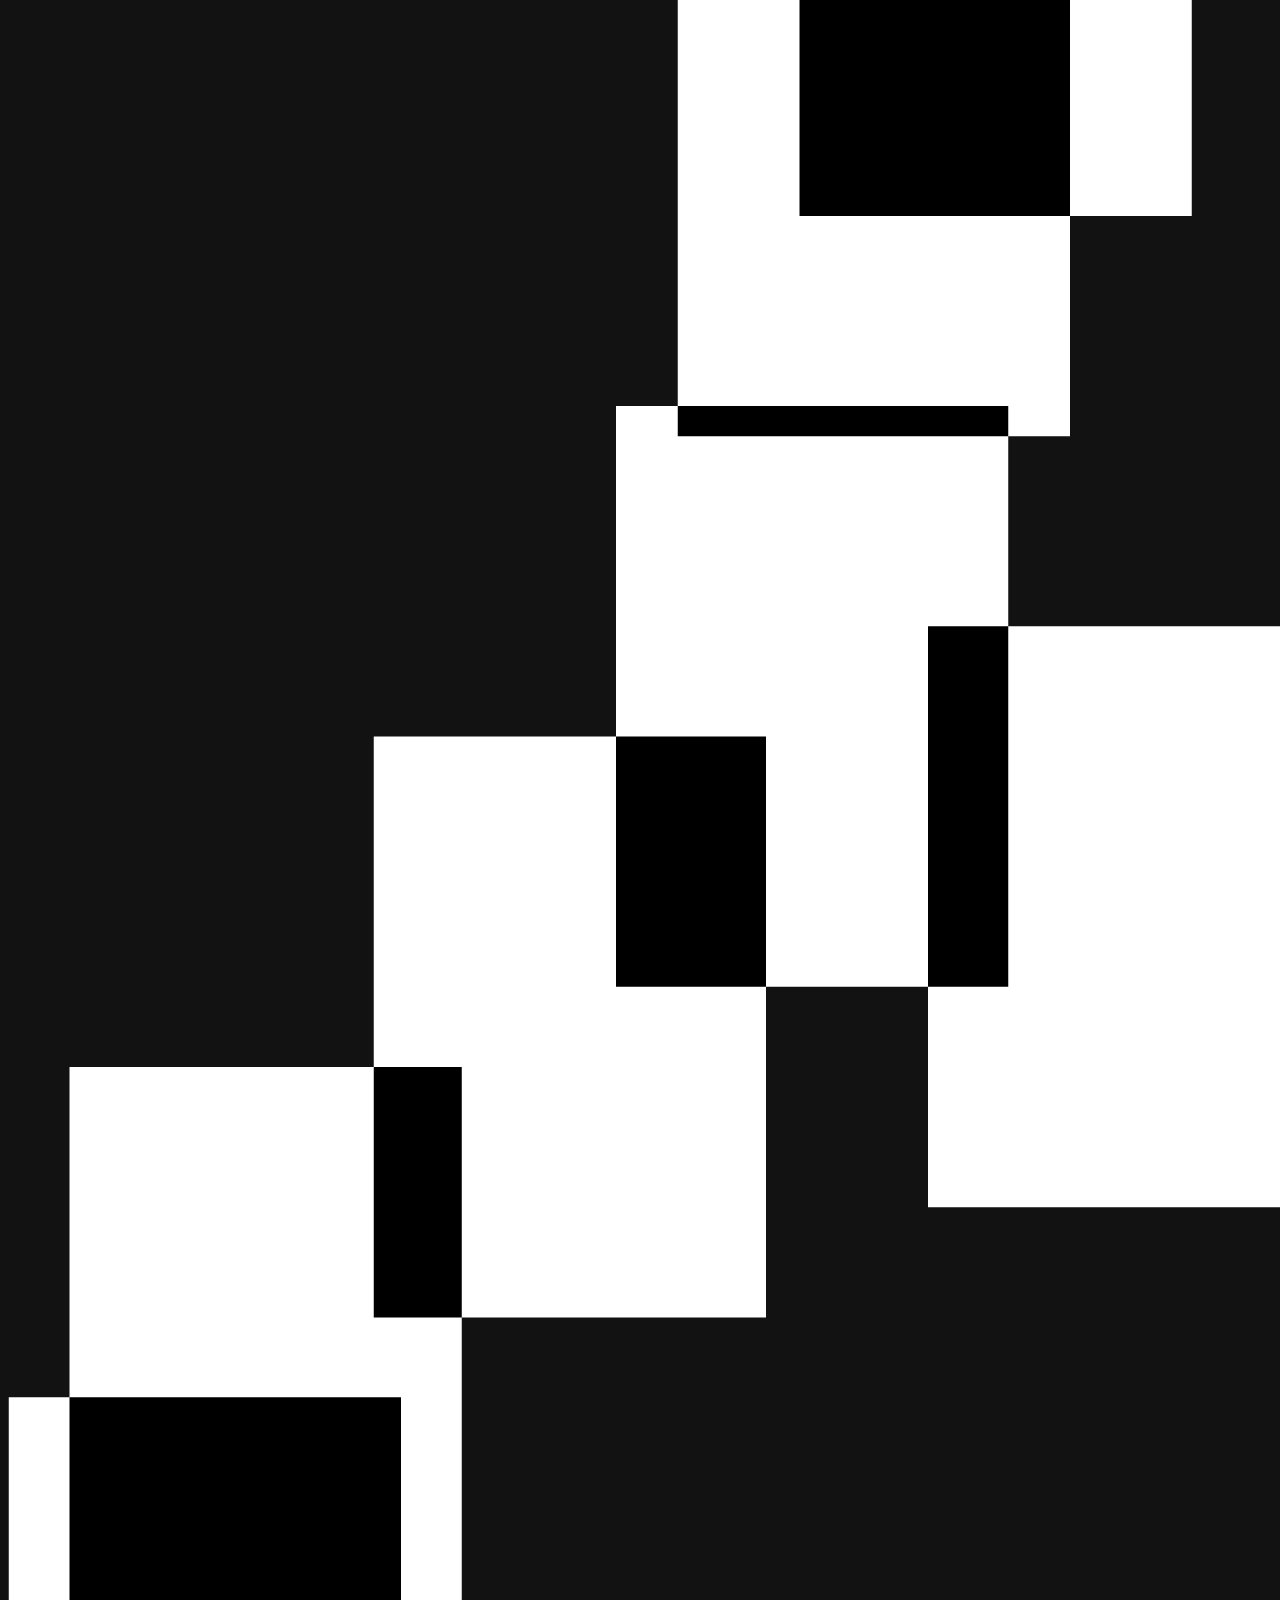
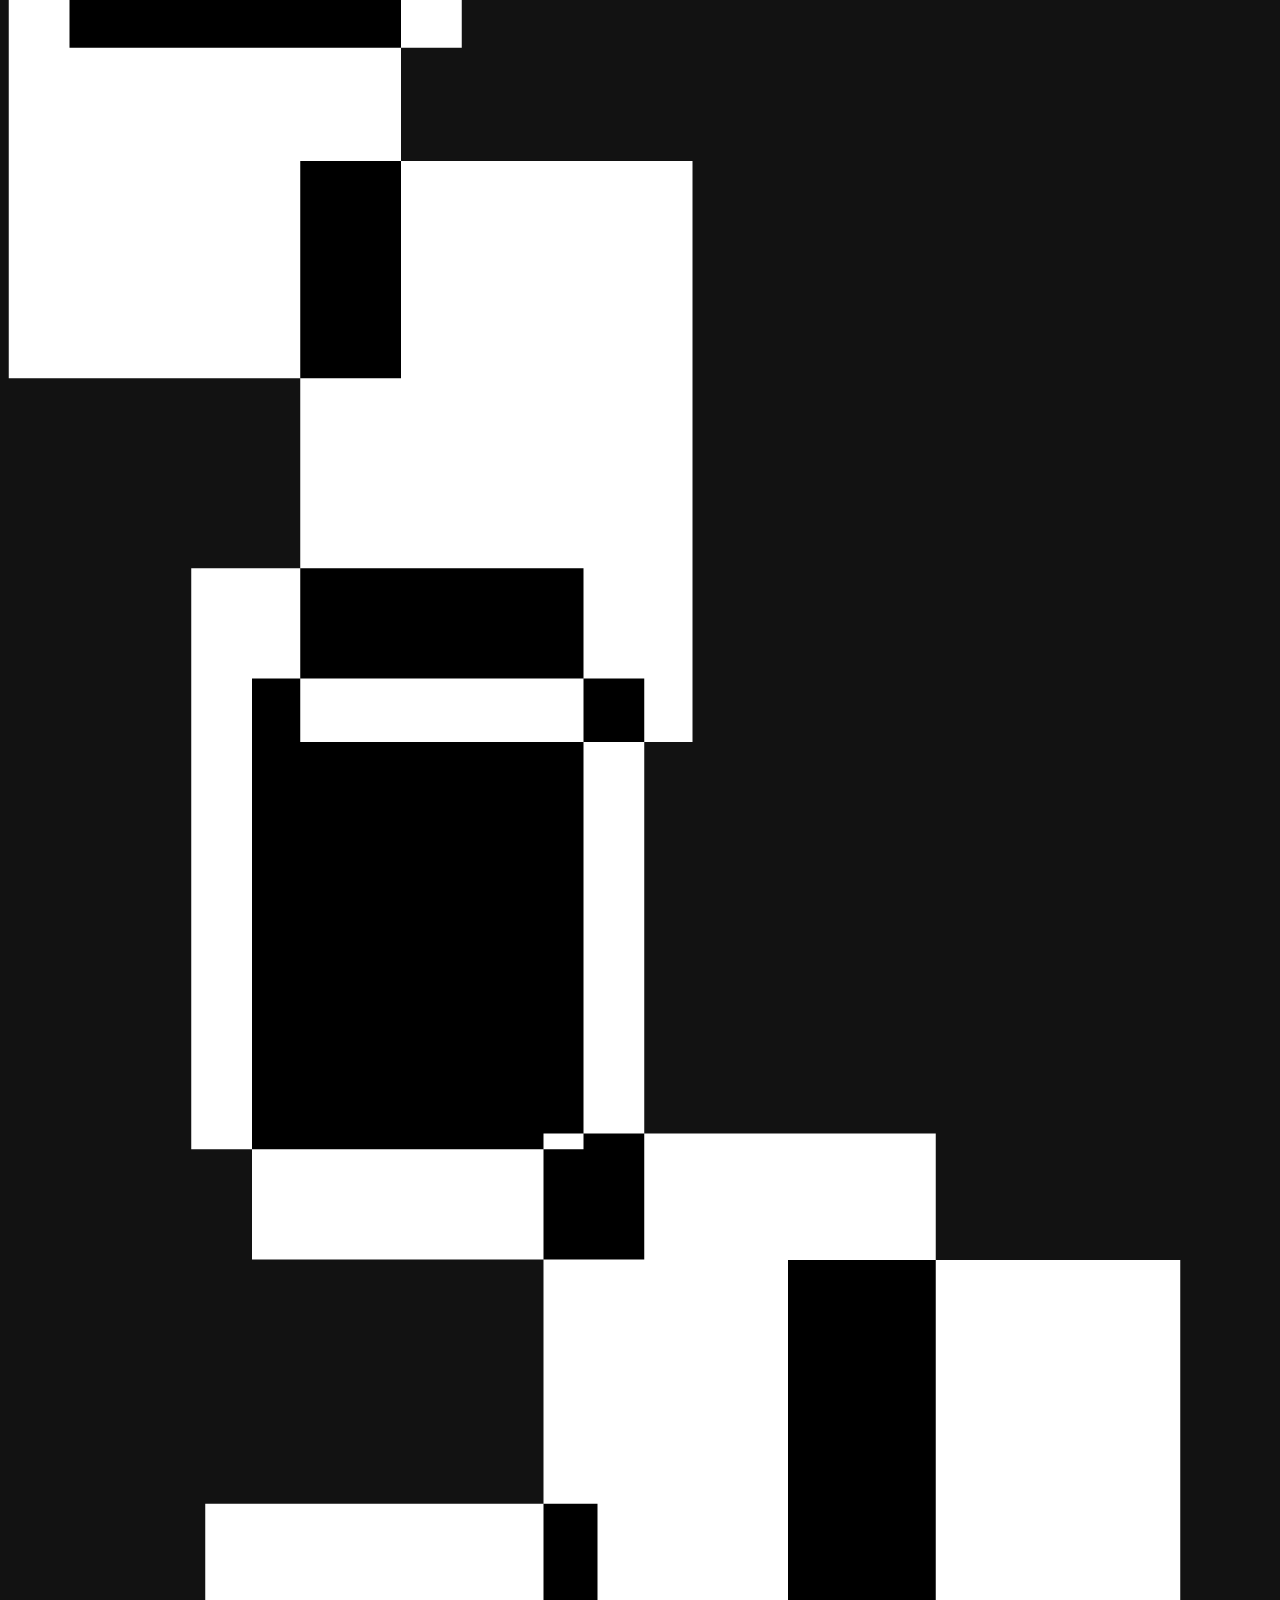
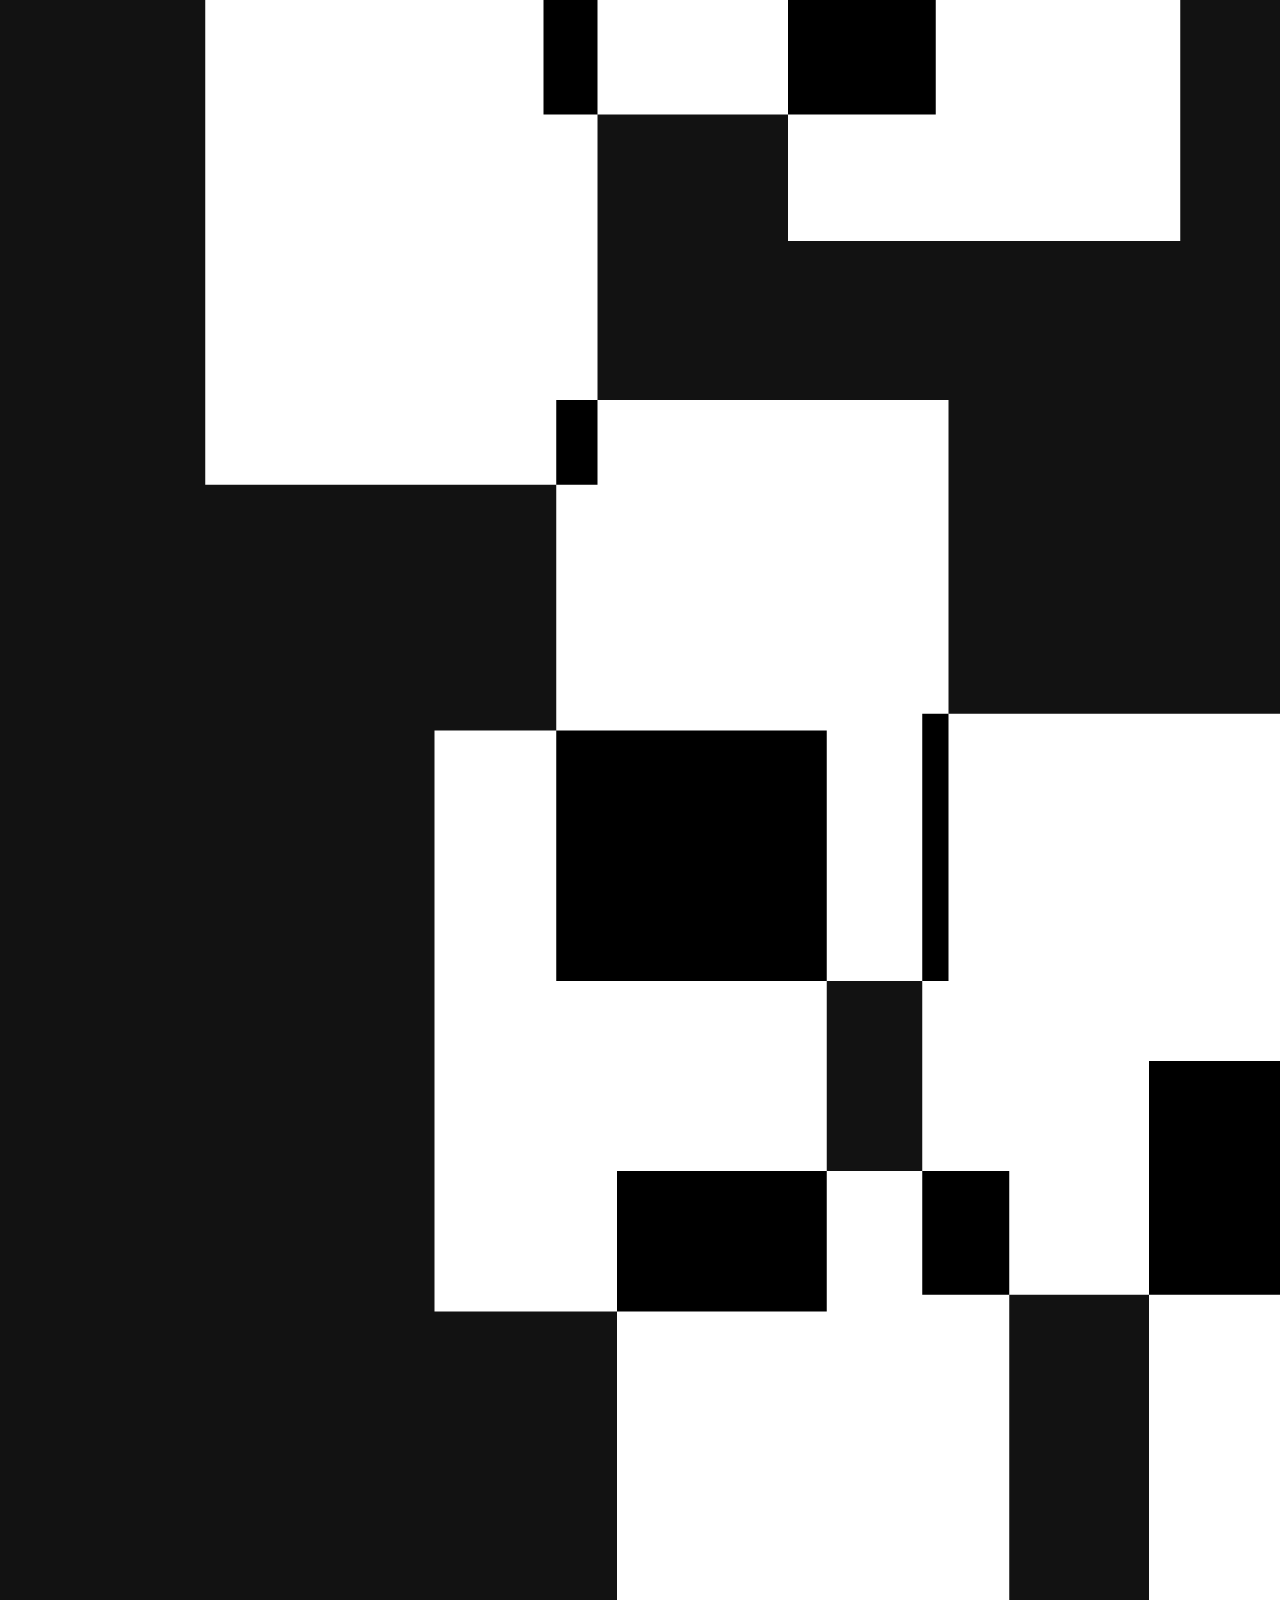
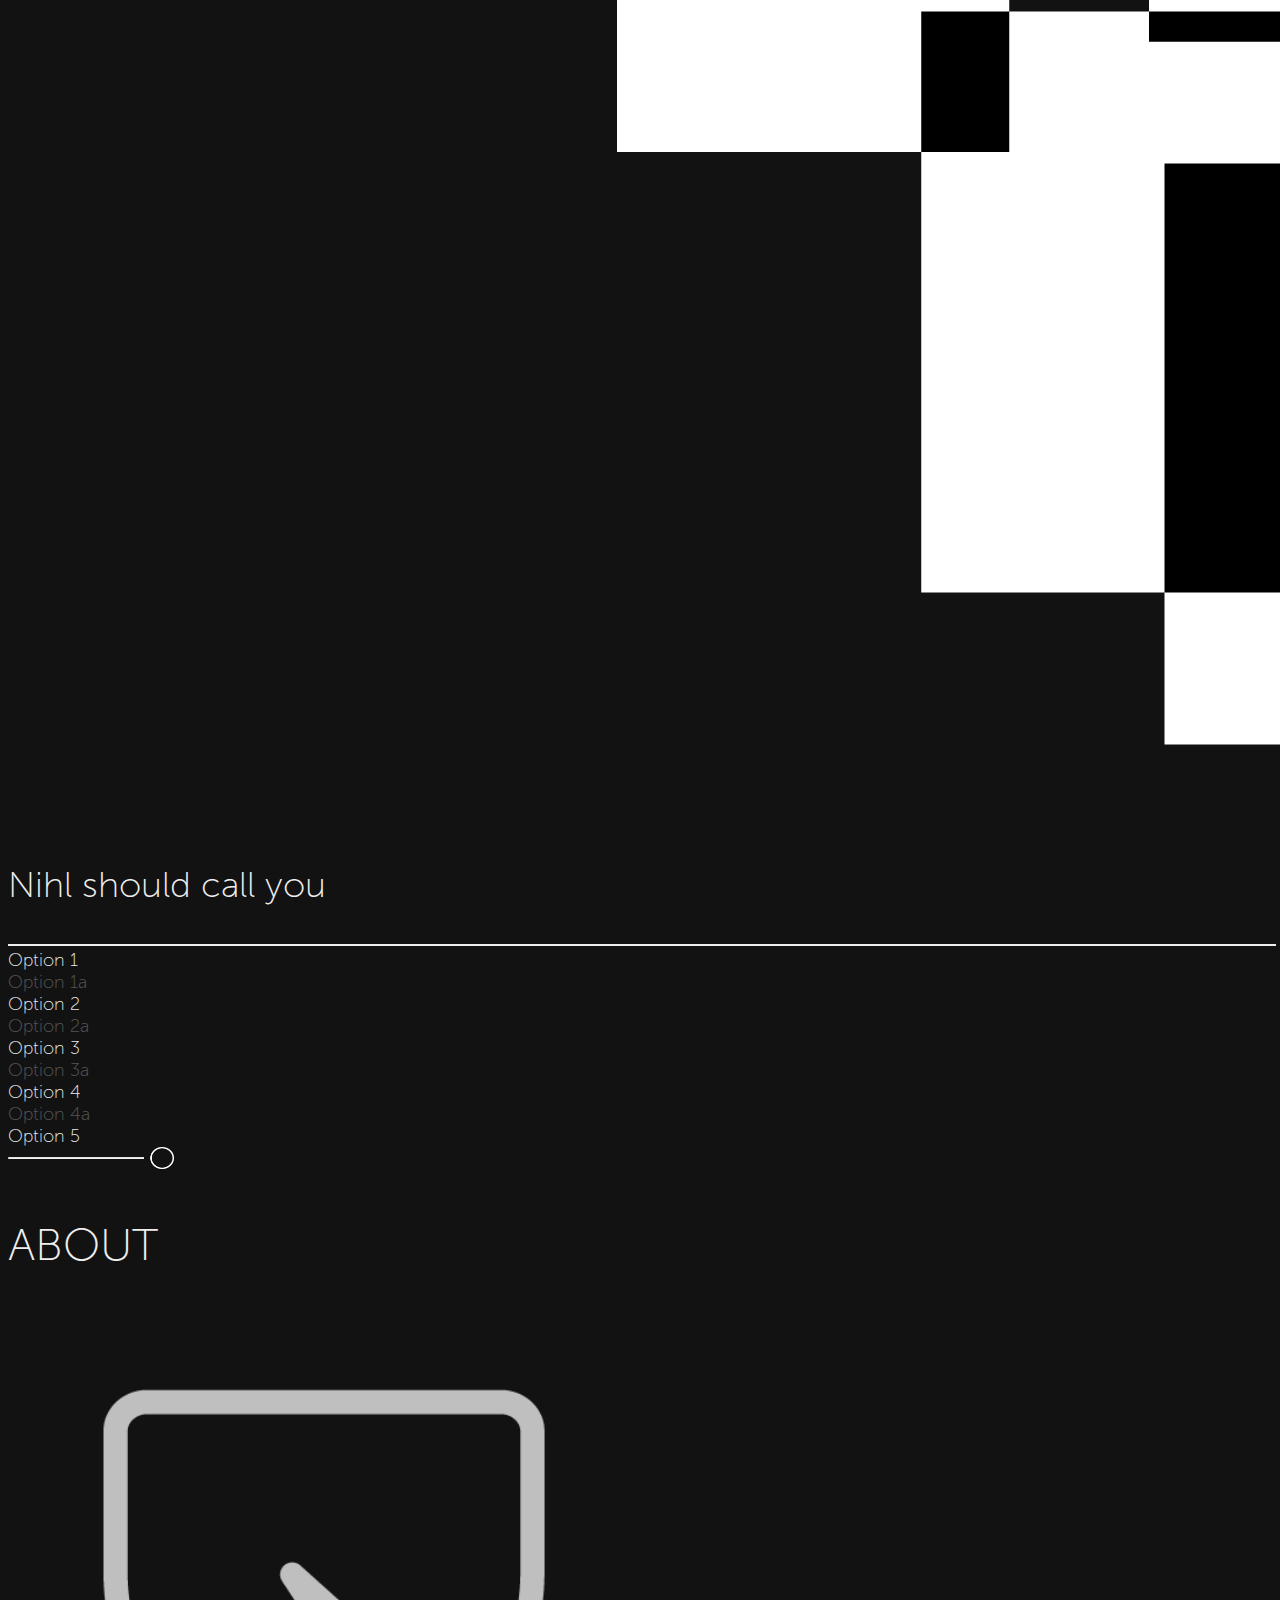
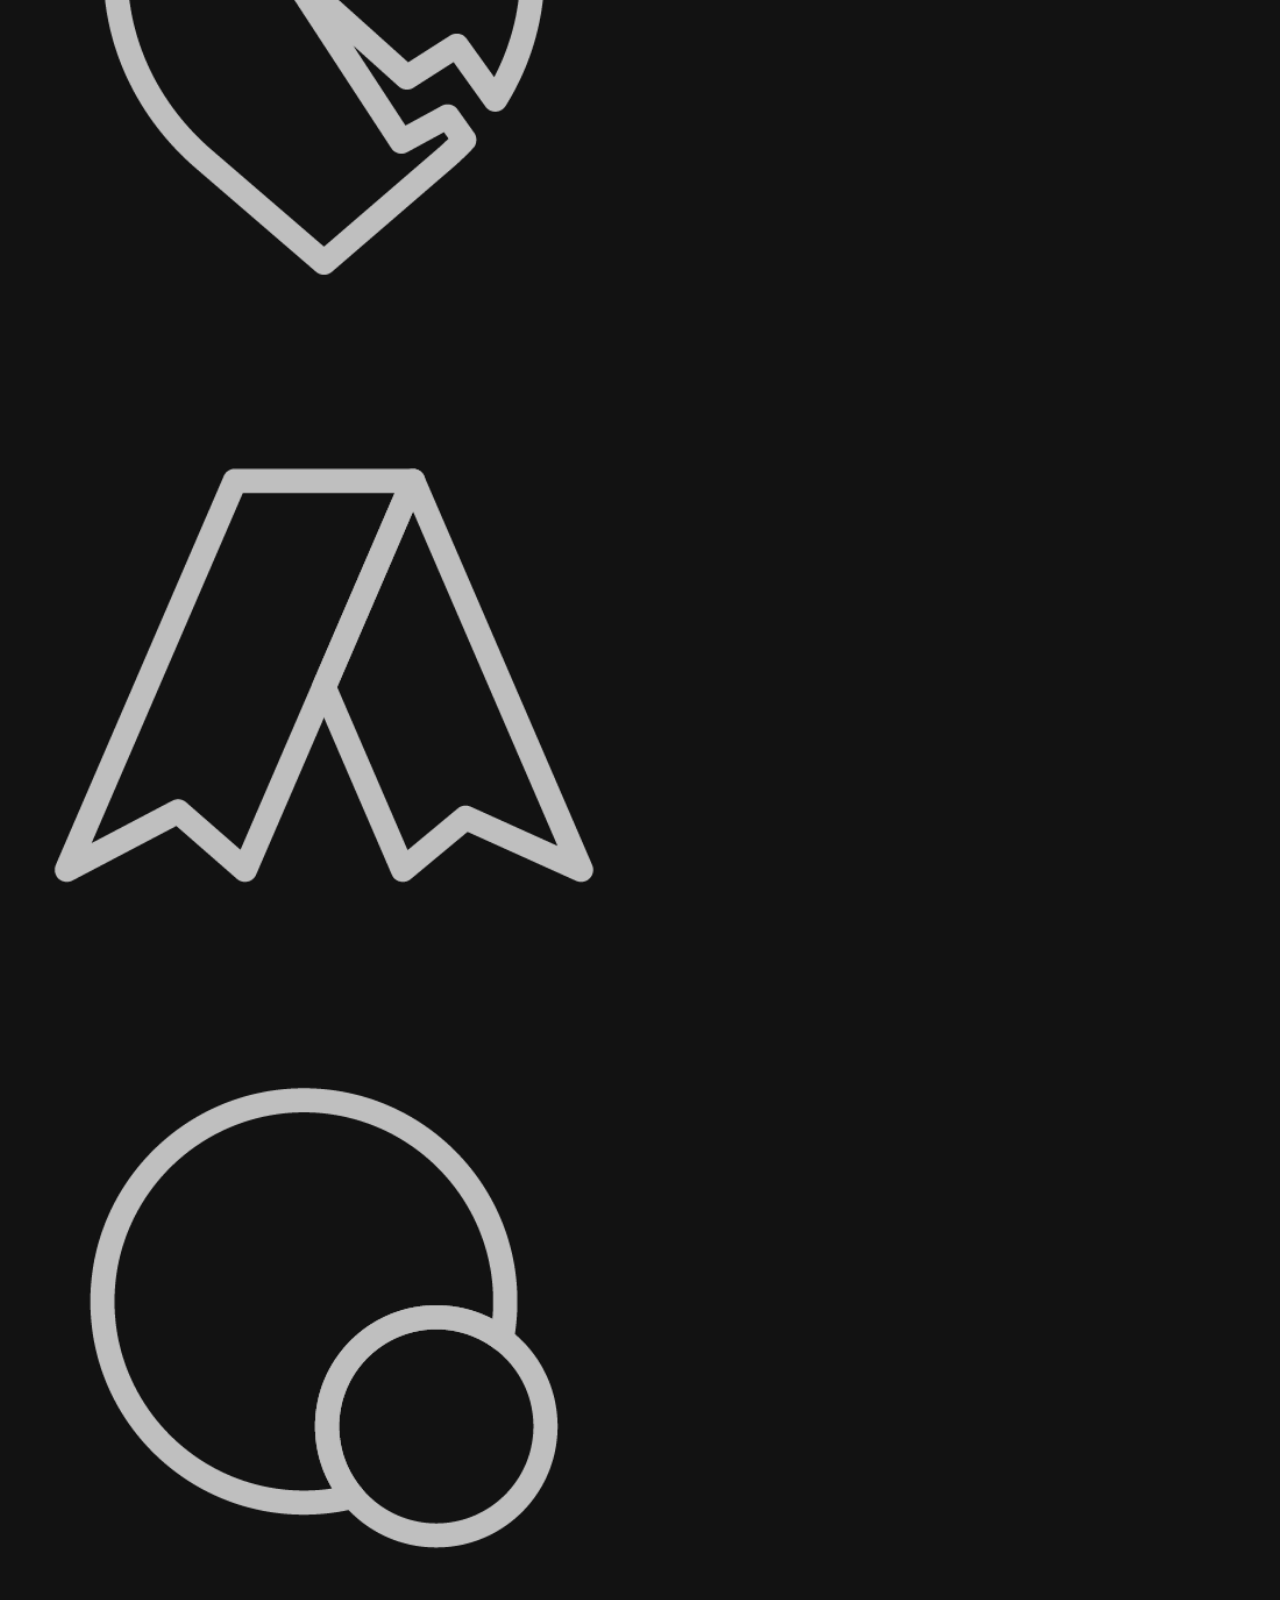
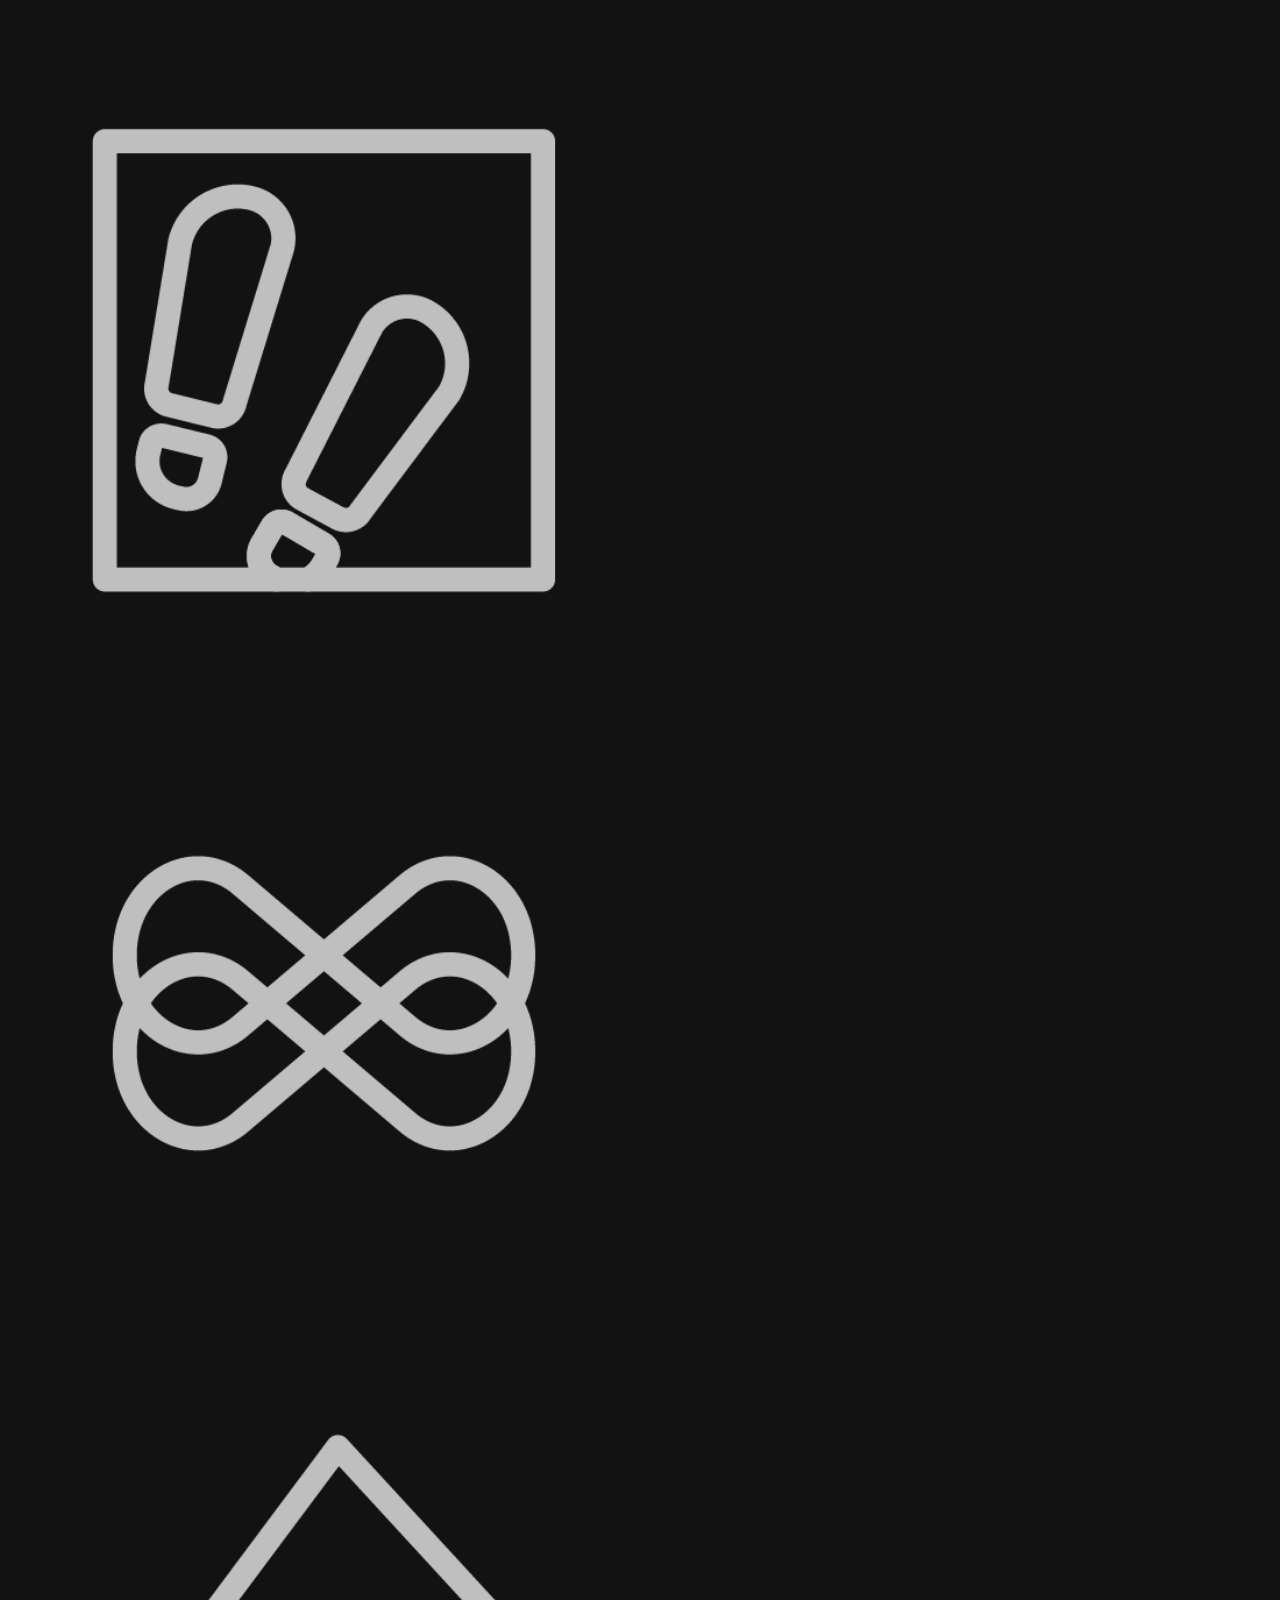
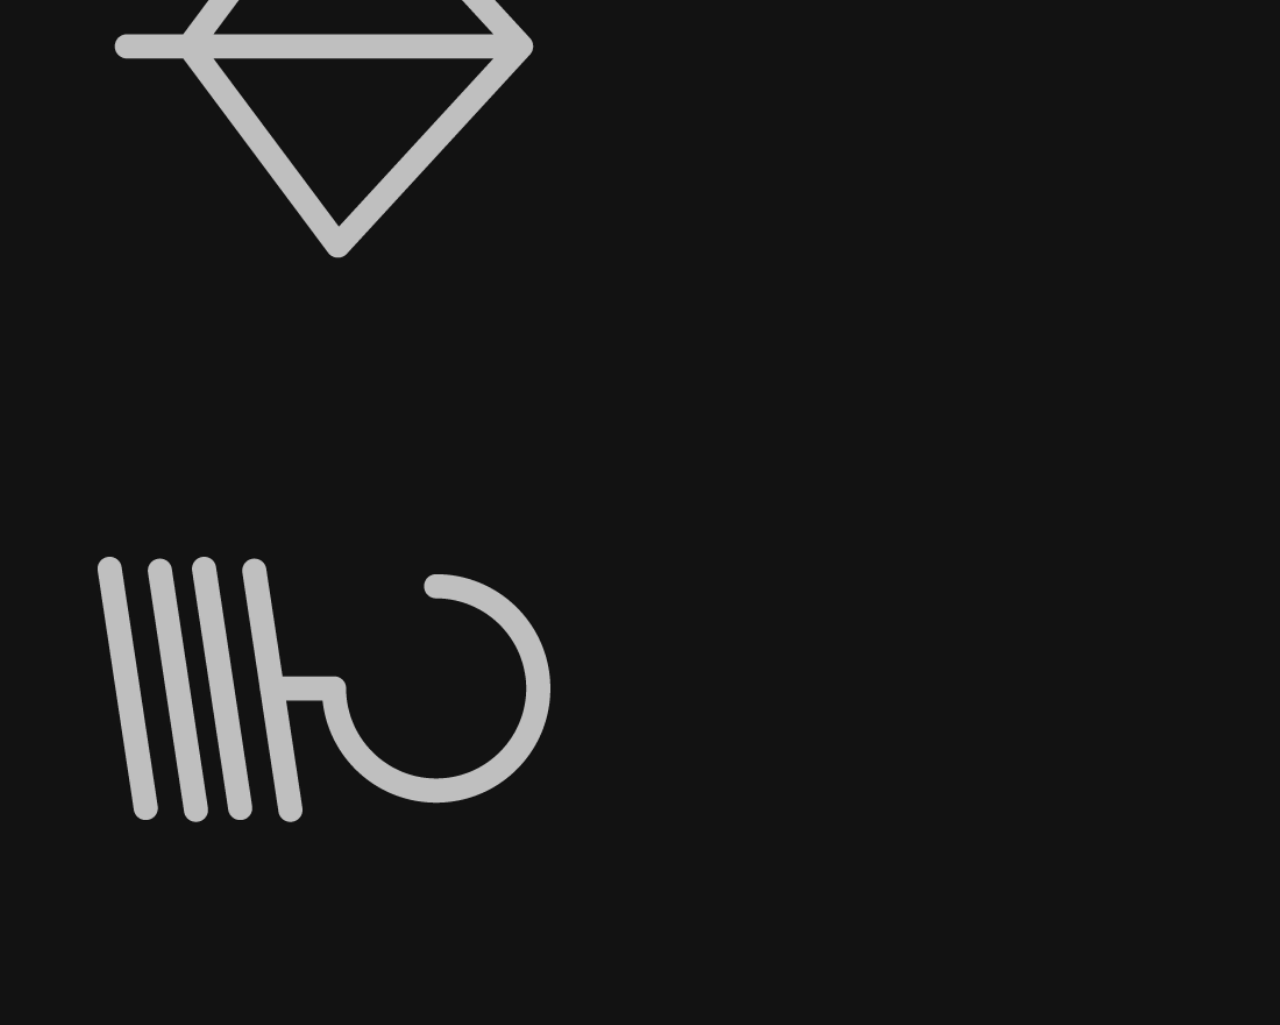
==== commit 07a44dea: "animations dimensions" ====
--- a/game.html
+++ b/game.html
@@ -133,7 +133,12 @@
             Option 5
           </div>
           <div class="row h-25 d-flex justify-content-end pt-5">
-            <img id="next_button" src="assets/animations/UI_01Auto10x.gif" />
+            <img
+              id="next_button"
+              src="assets/UI/NextButton.png"
+              height="35"
+              width="180"
+            />
           </div>
         </div>
         <div class="col-2 corner_text p-0">
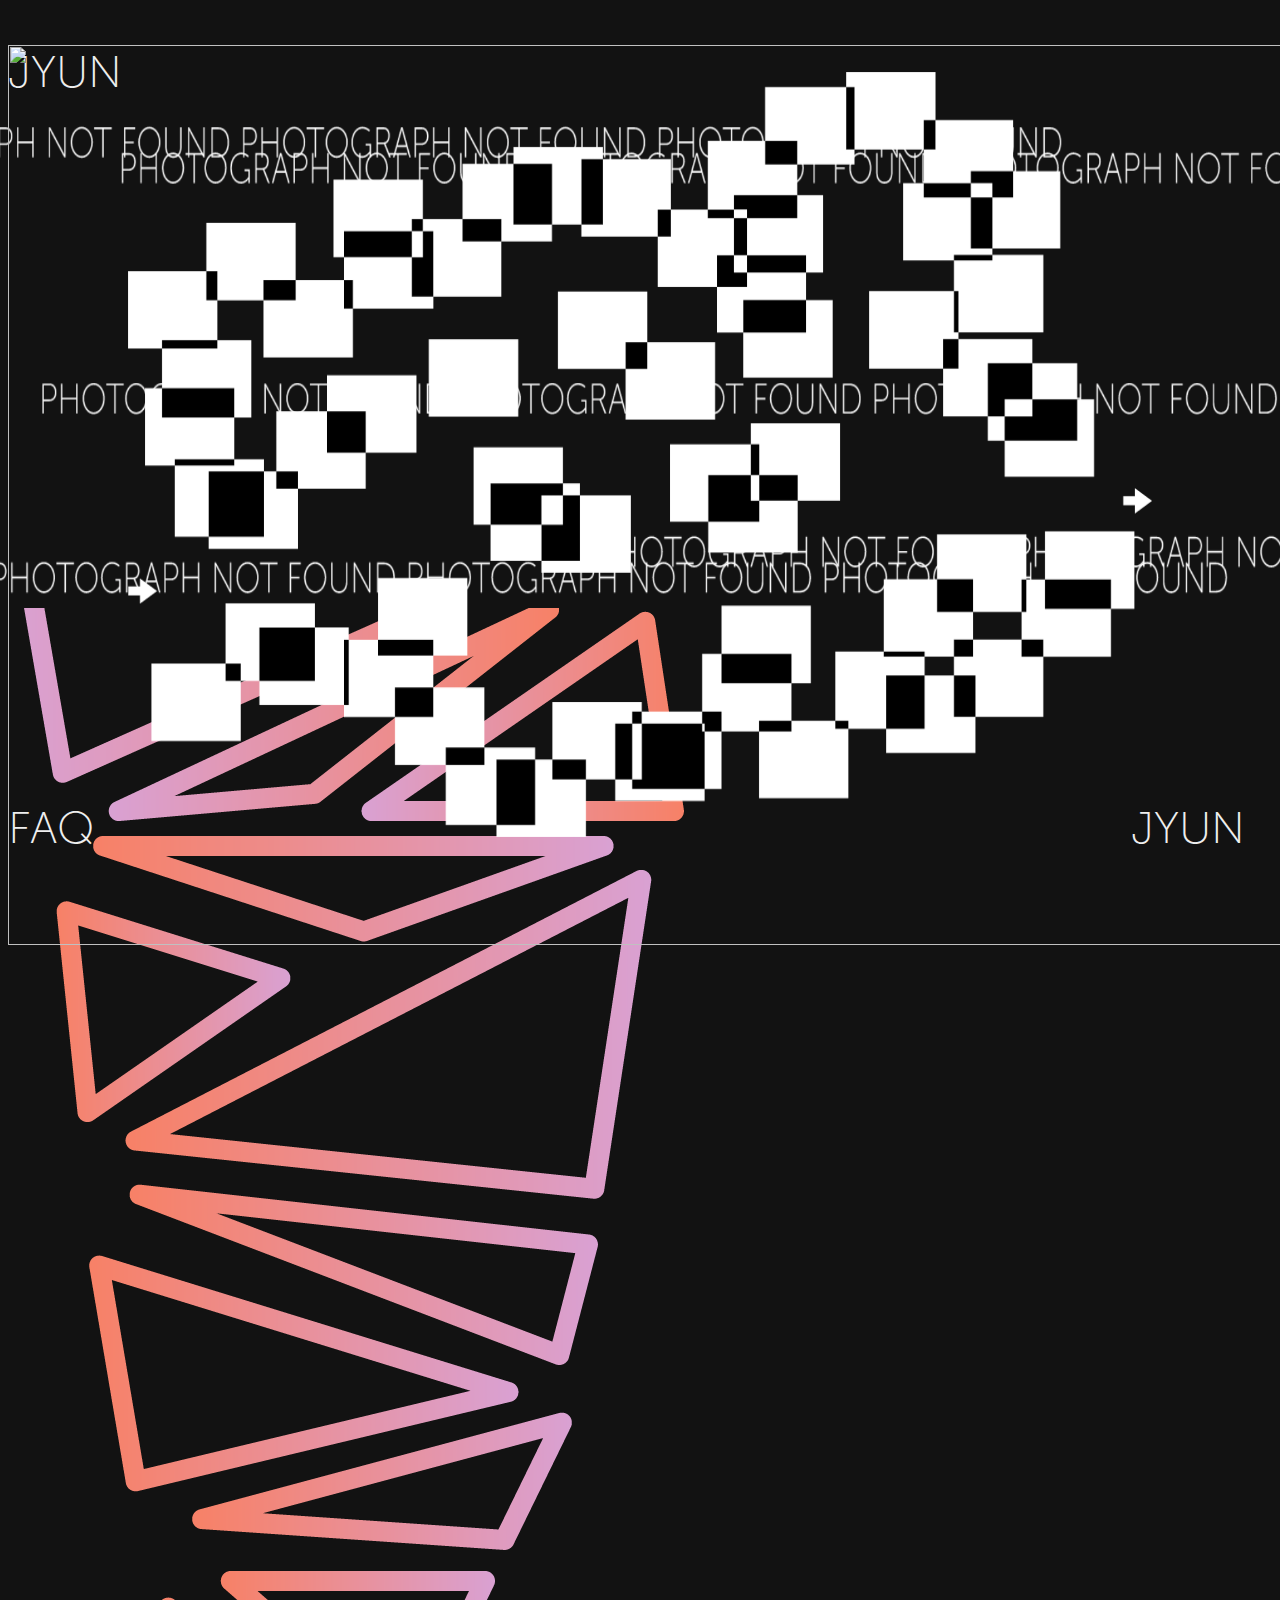
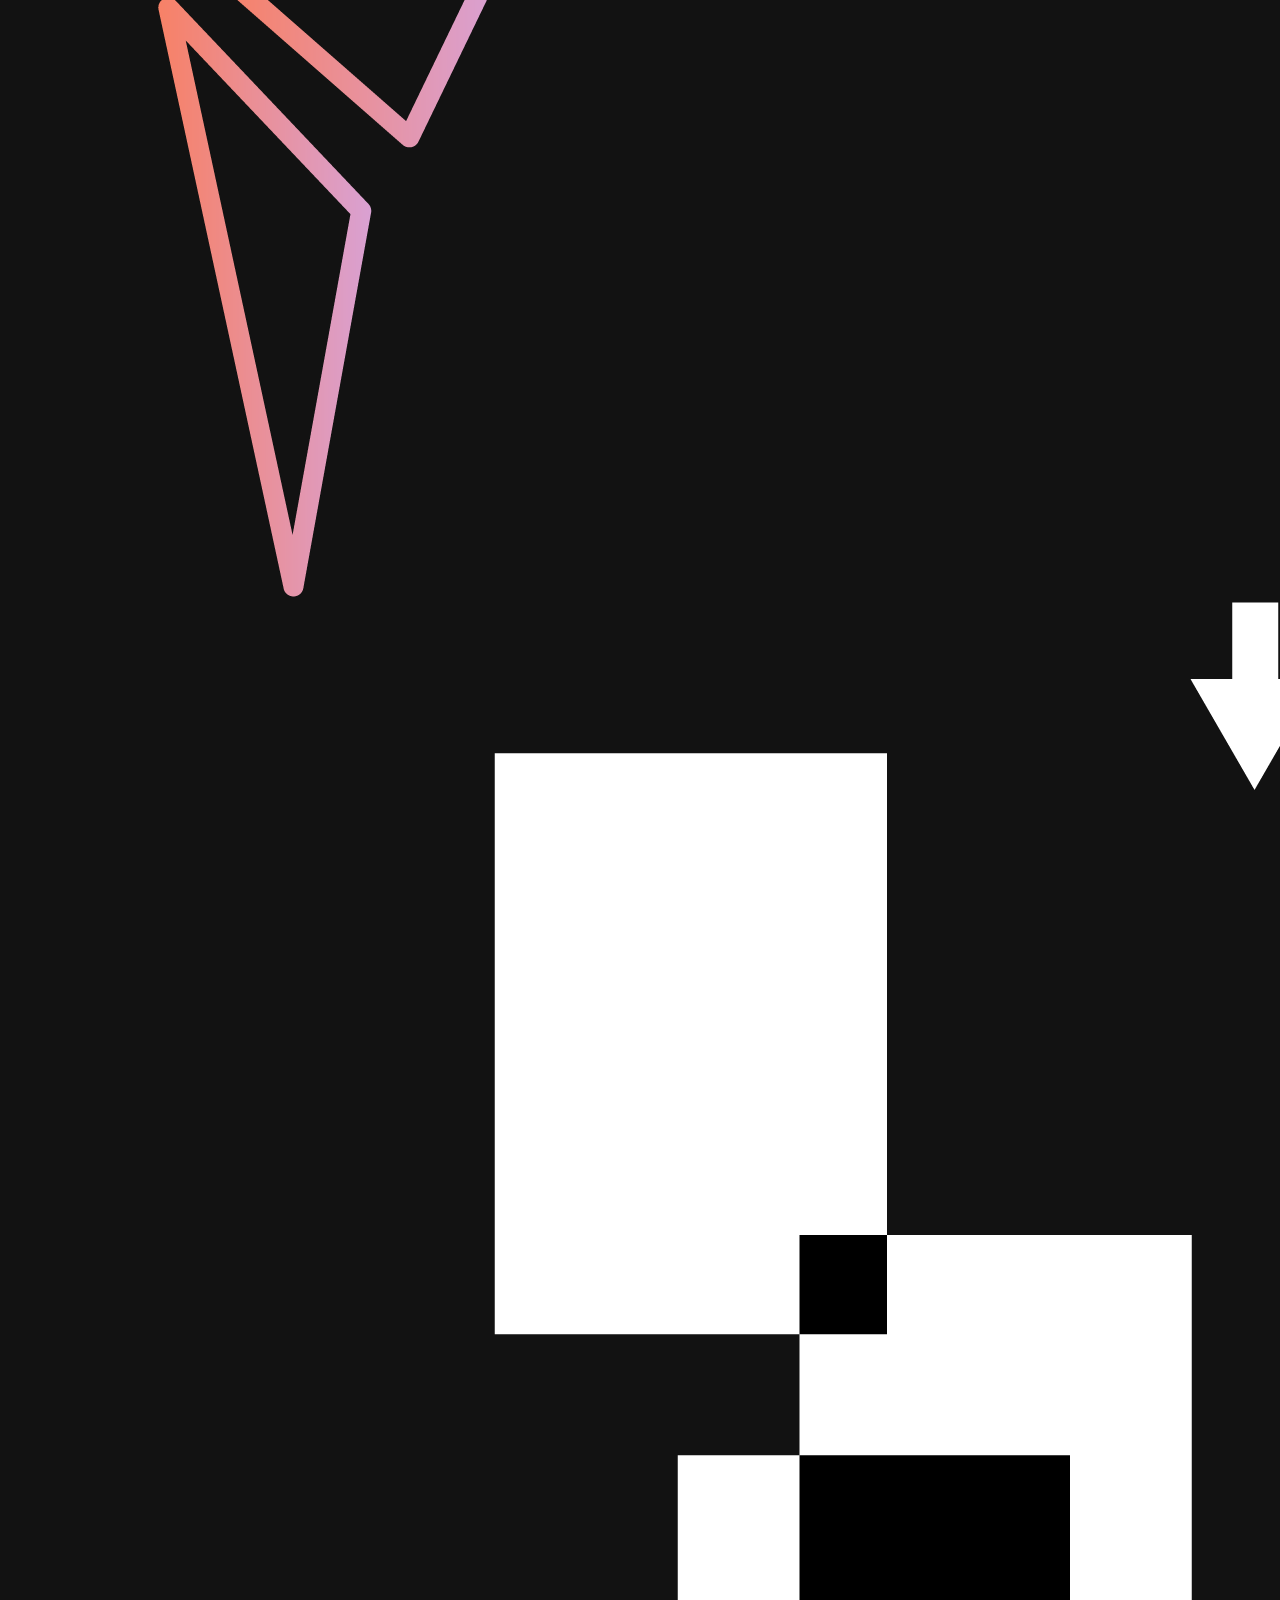
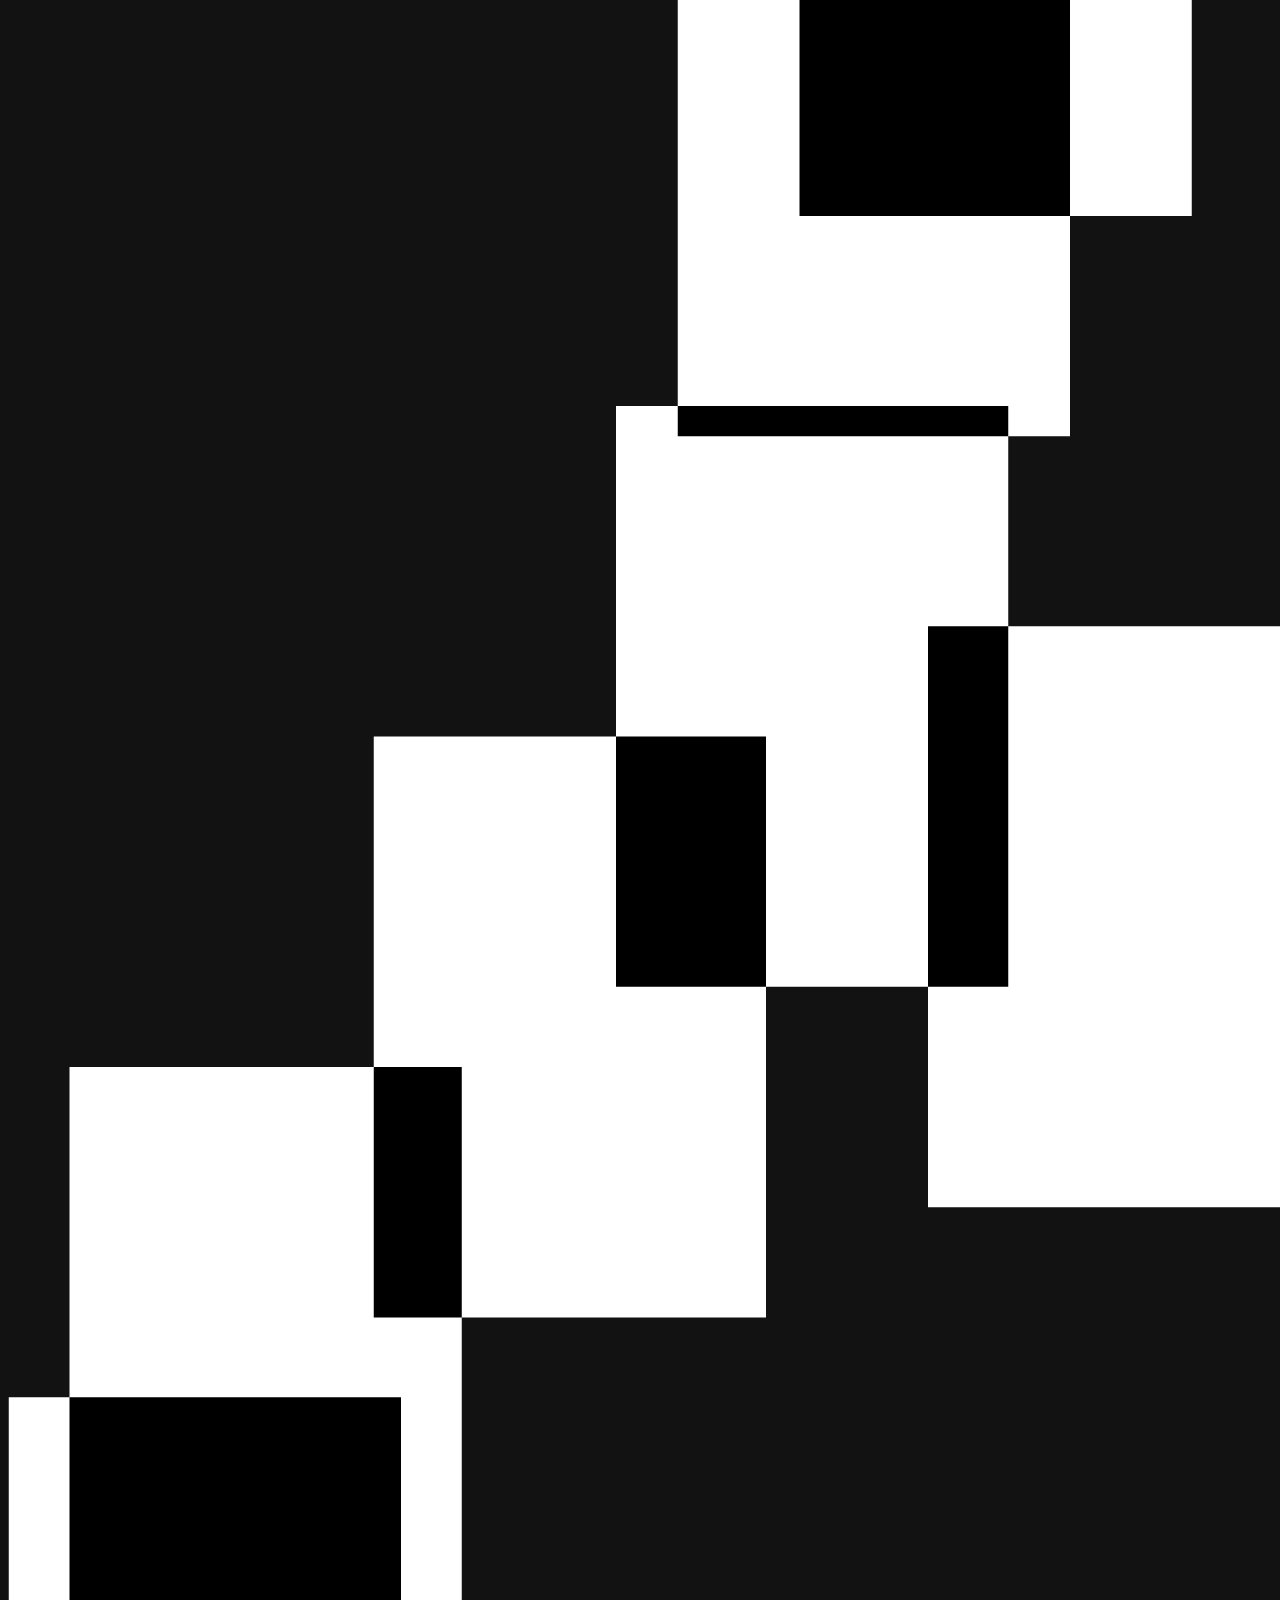
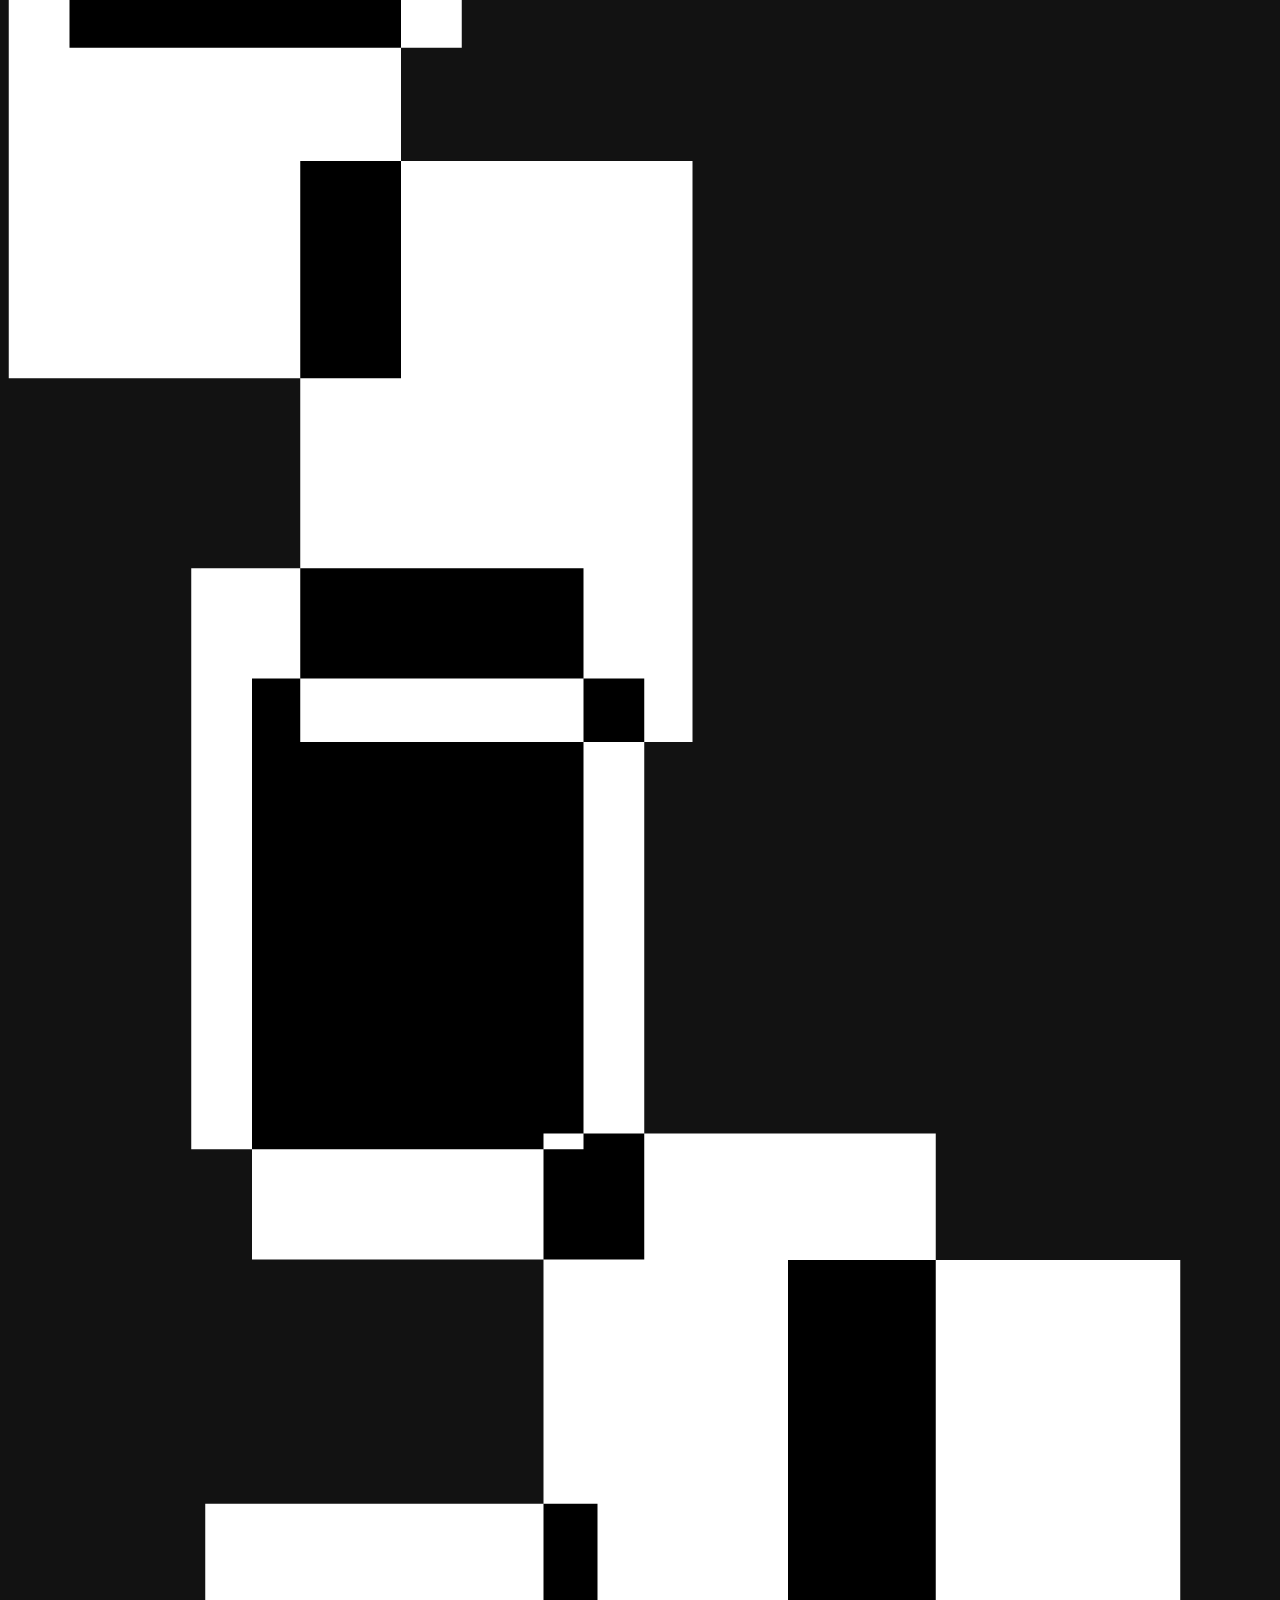
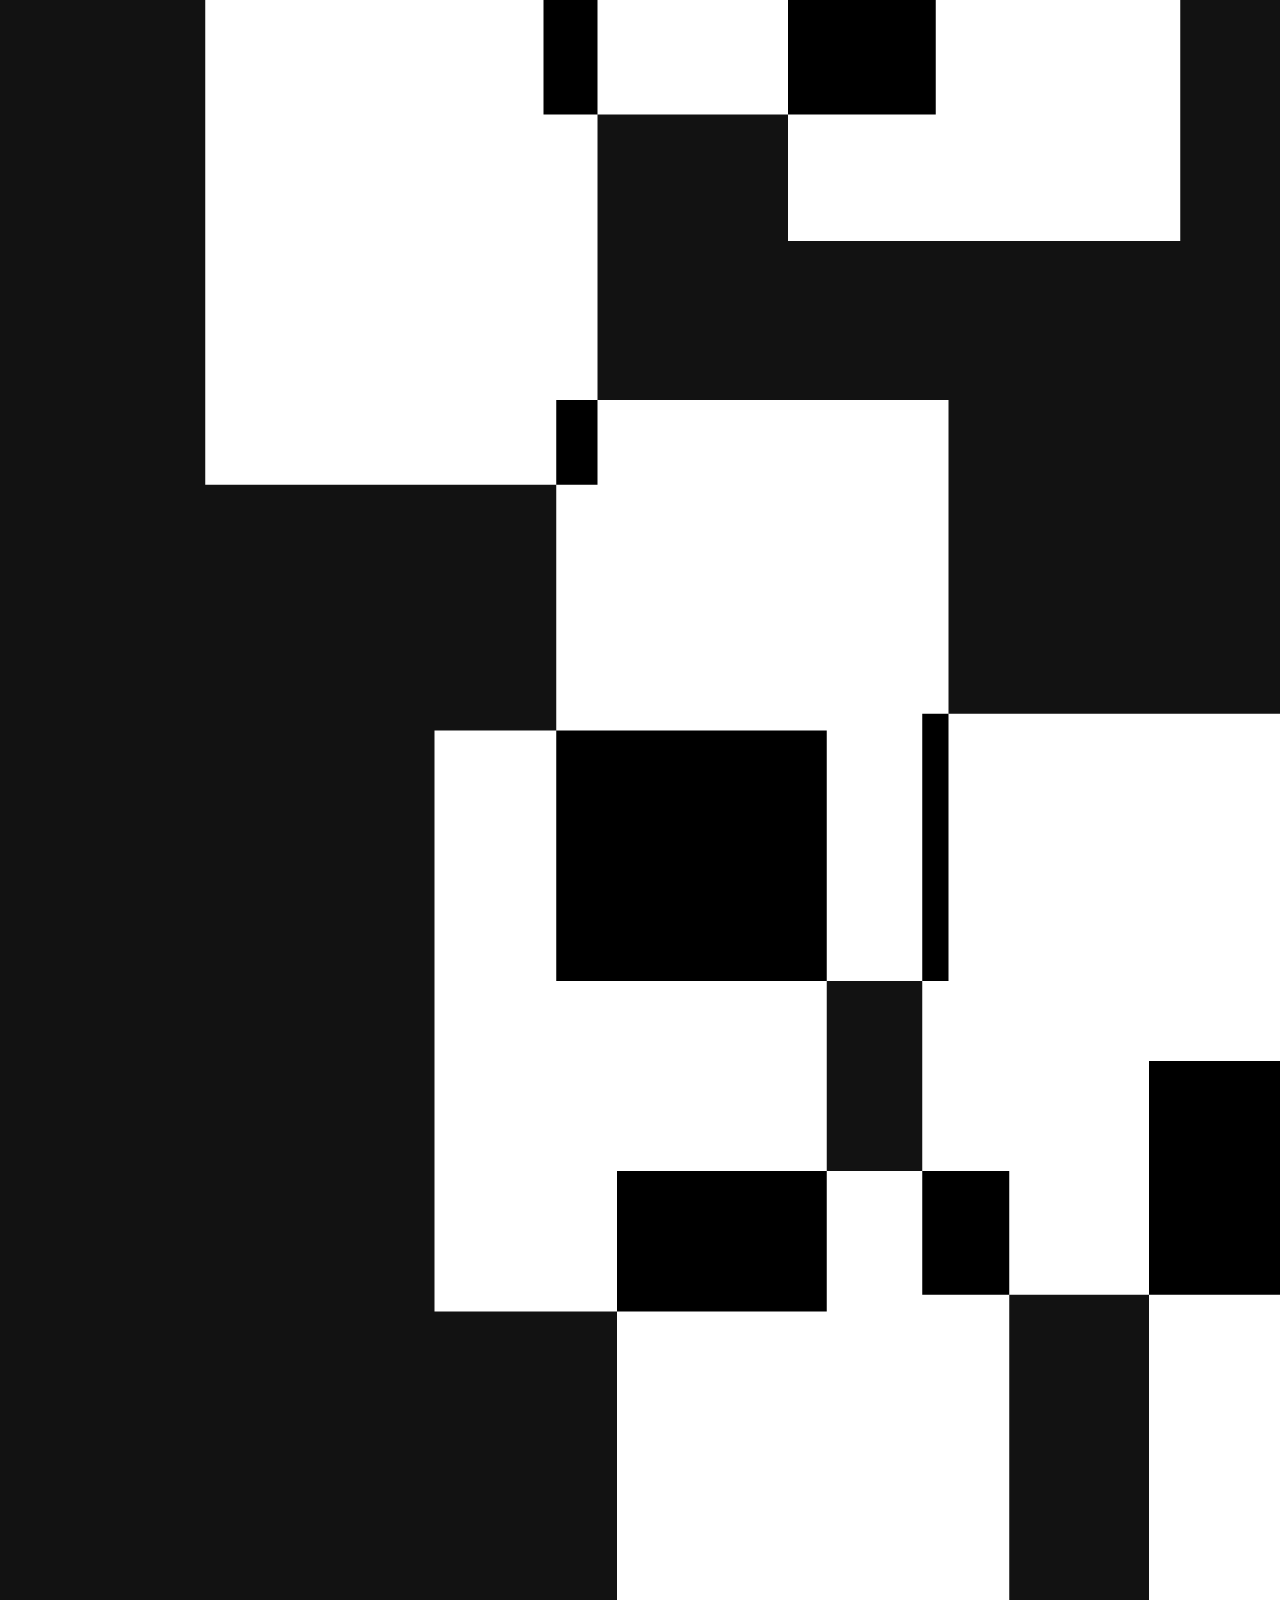
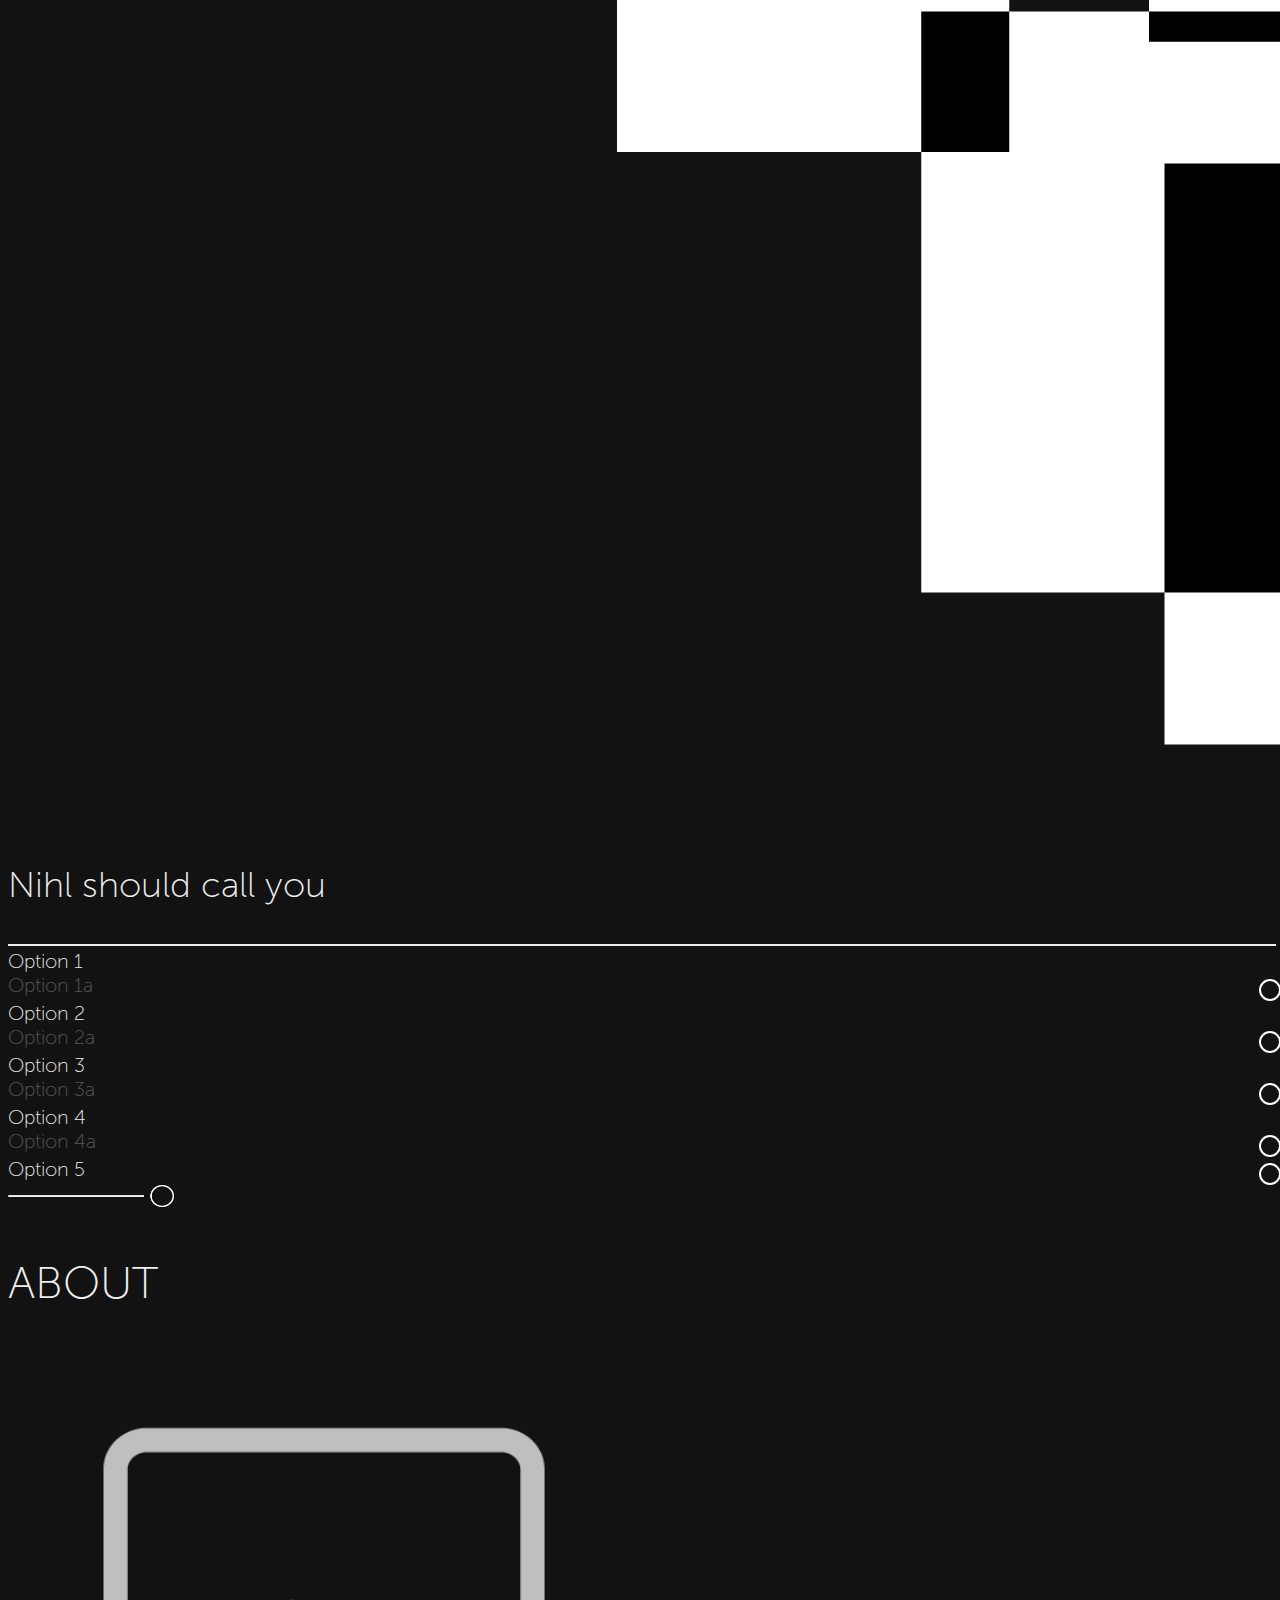
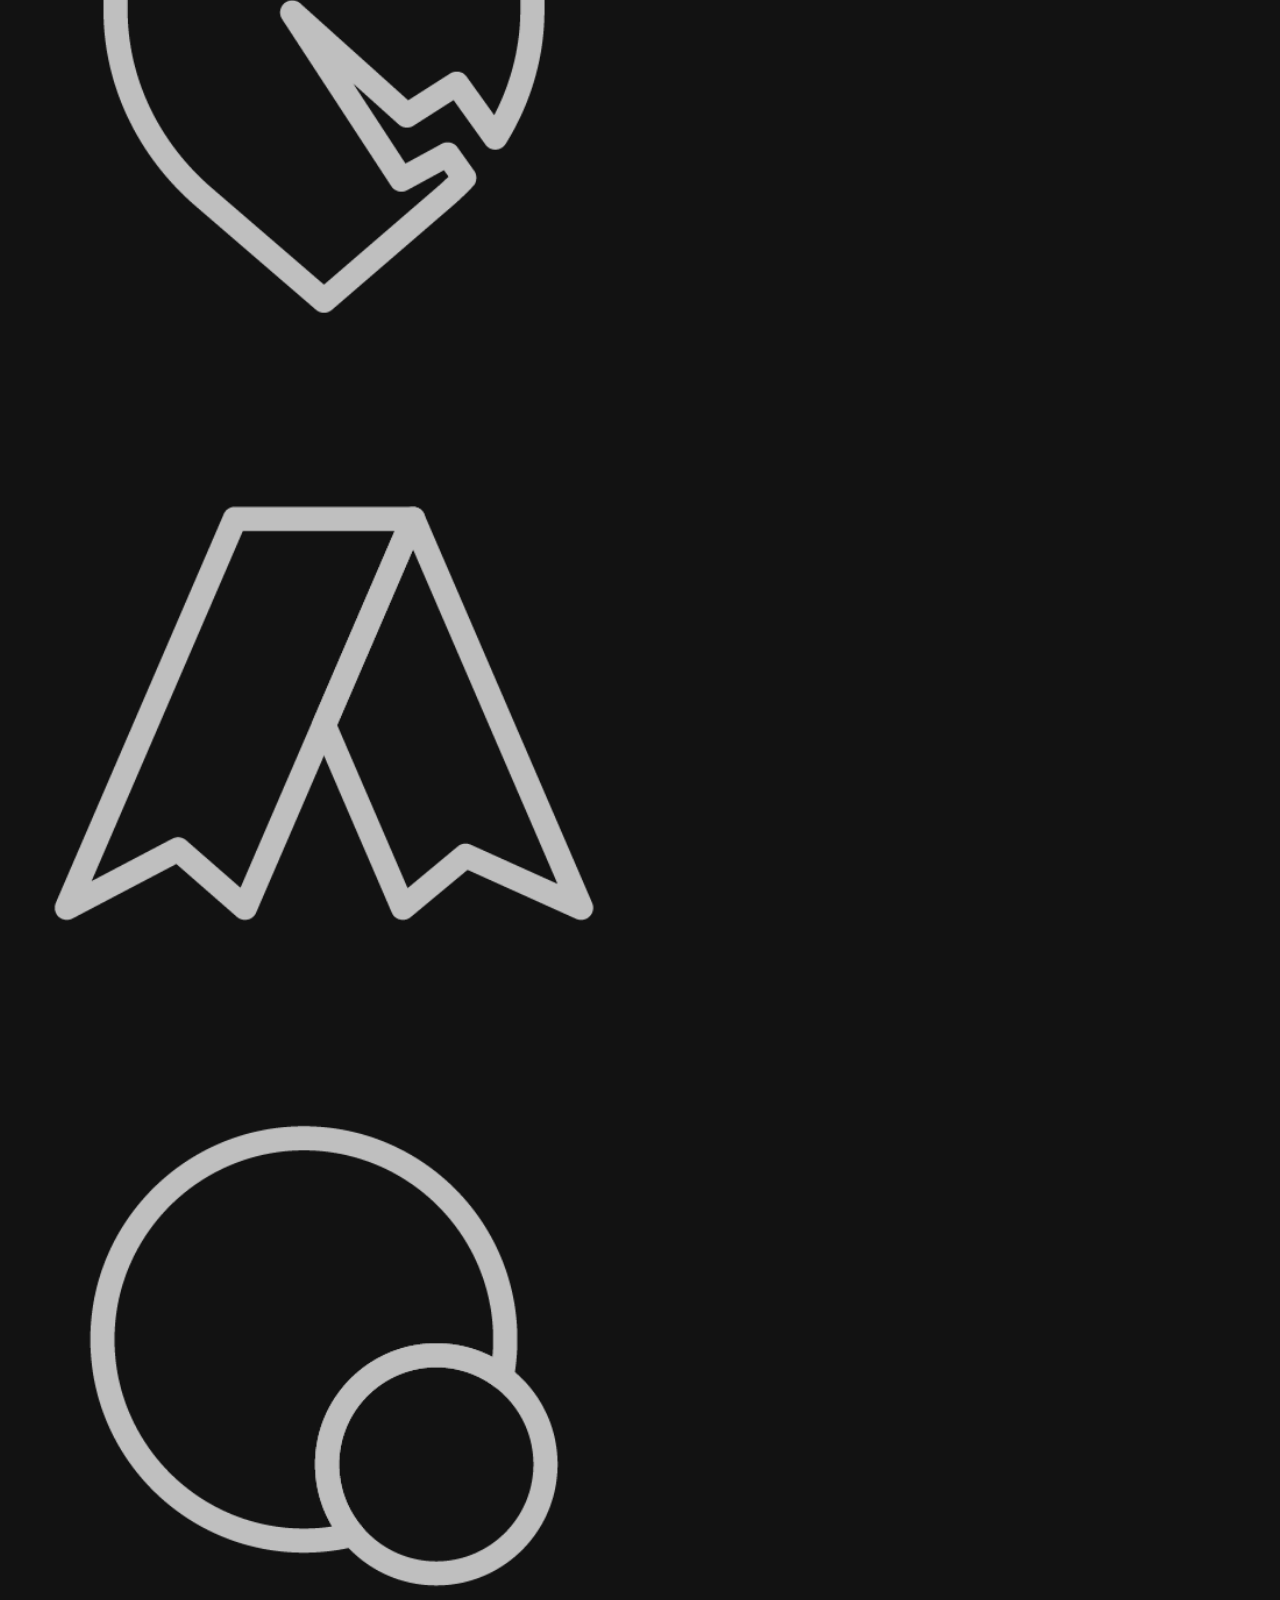
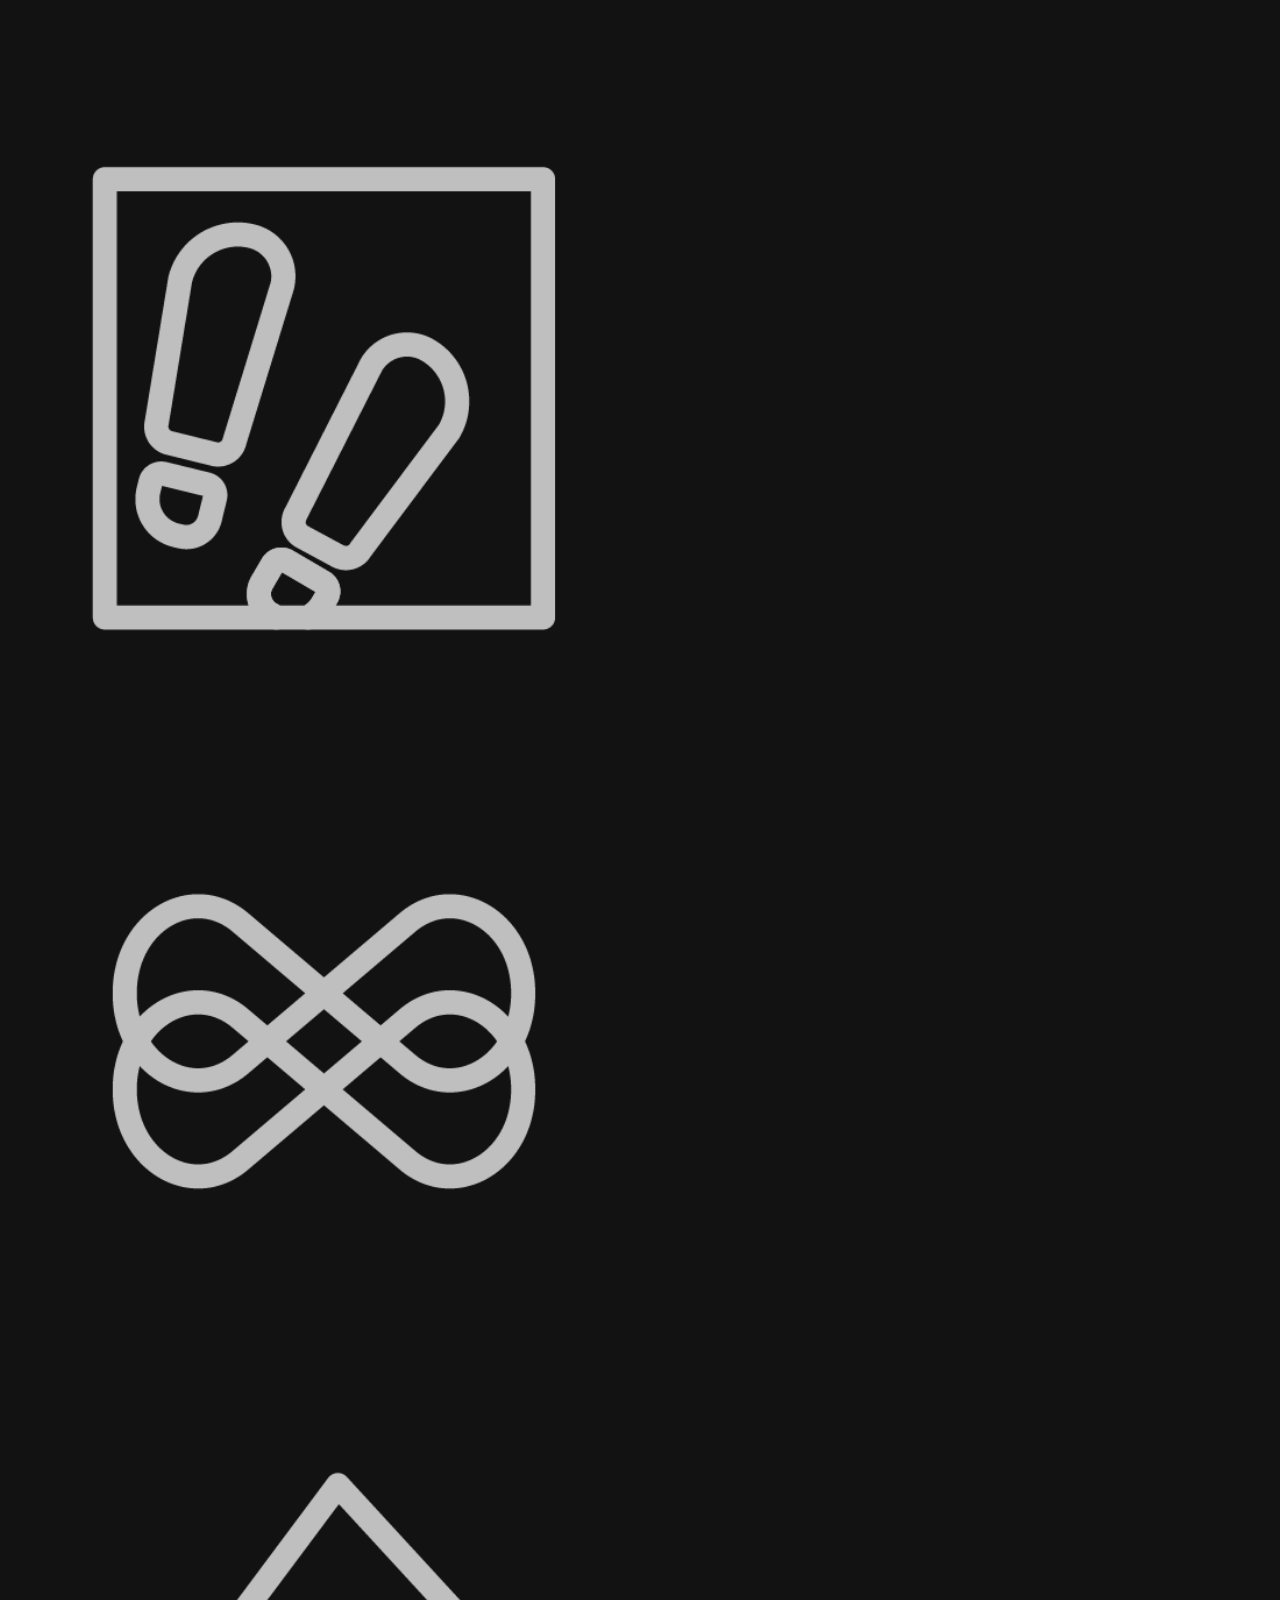
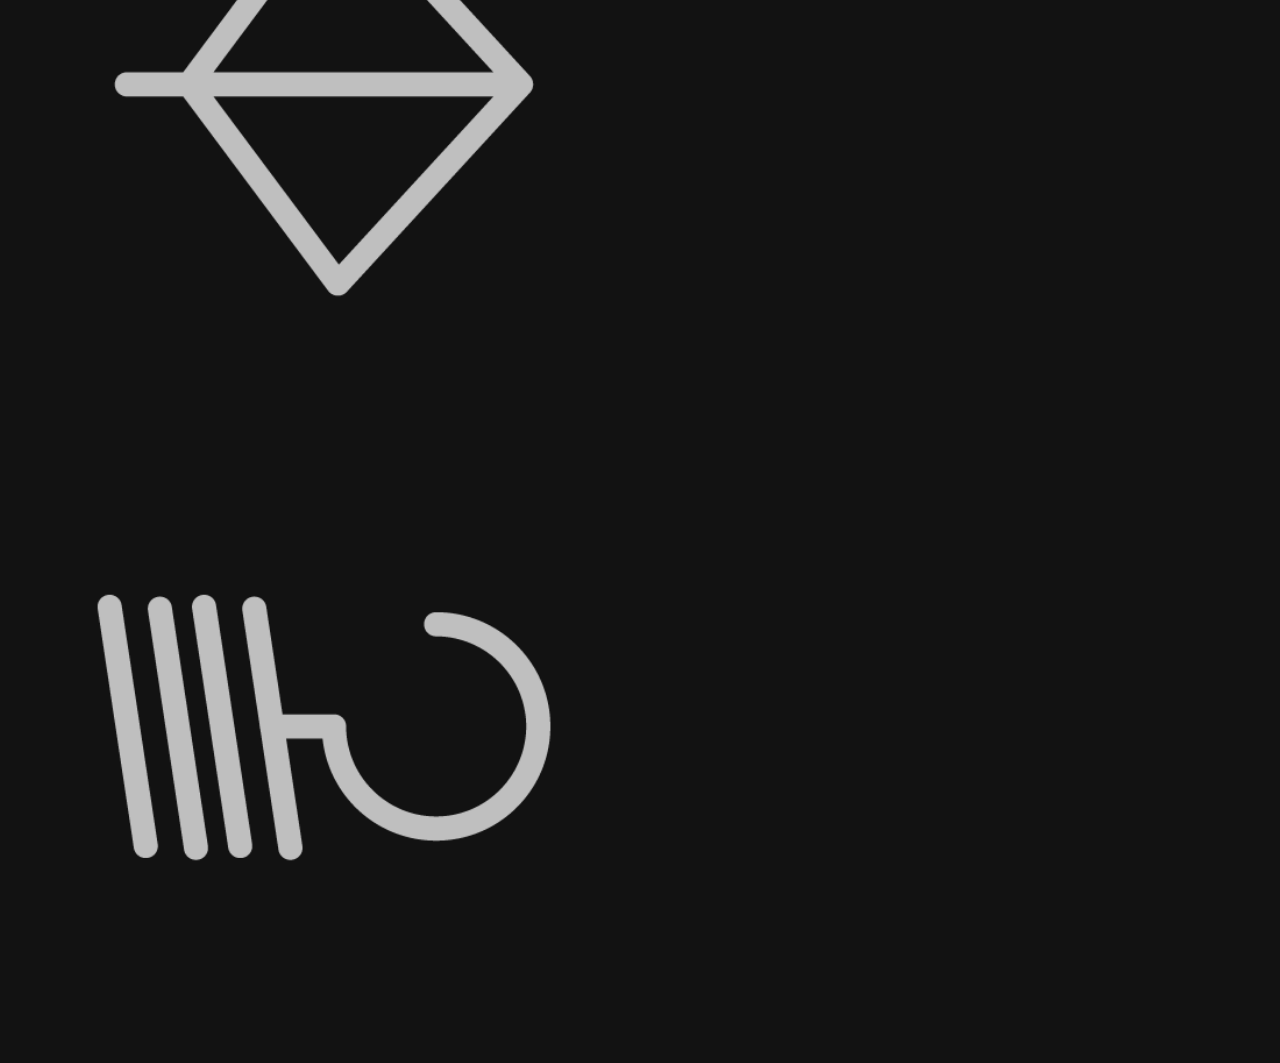
==== commit 15269593: "fixed text bug and added circles" ====
--- a/game.html
+++ b/game.html
@@ -16,20 +16,12 @@
   </head>
   <body>
     <!-- for glitch effects in part P11-b -->
-    <img
-      id="glitch1"
-      class="img-fluid d-none"
-      src="assets/glitches/glitch1.png"
-    />
-    <img
-      id="glitch2"
-      class="img-fluid d-none"
-      src="assets/glitches/glitch2.png"
-    />
+    <img id="glitch1" class="img-fluid d-none" src="assets/glitches/glitch1.png">
+    <img id="glitch2" class="img-fluid d-none" src="assets/glitches/glitch2.png">
     <!--  -->
     <!-- for full screen cemetery in part P11-c -->
-    <img id="cem2" class="img-fluid d-none" src="assets/env/Cemetery2.png" />
-    <!--  -->
+     <img id="cem2" class="img-fluid d-none" src="assets/env/Cemetery2.png">
+     <!--  -->
     <div class="container-fliud d-flex vh-100 px-3 py-3">
       <div class="row w-100">
         <div class="col-2 corner_text">
@@ -82,14 +74,15 @@
             id="option1"
             class="d-flex justify-content-end options_text d-none"
           >
-            Option 1
-          </div>
+            Option 1 
+          </div> 
           <div
             id="option1a"
             class="d-flex justify-content-end options_text d-none"
           >
             Option 1a
           </div>
+          <span id="dot1" class="d-none"></span>
           <div
             id="option2"
             class="d-flex justify-content-end options_text d-none"
@@ -102,6 +95,7 @@
           >
             Option 2a
           </div>
+          <span id="dot2" class="d-none"></span>
           <div
             id="option3"
             class="d-flex justify-content-end options_text d-none"
@@ -114,6 +108,7 @@
           >
             Option 3a
           </div>
+          <span id="dot3" class="d-none"></span>
           <div
             id="option4"
             class="d-flex justify-content-end options_text d-none"
@@ -126,19 +121,17 @@
           >
             Option 4a
           </div>
+          <span id="dot4" class="d-none"></span>
           <div
             id="option5"
             class="d-flex justify-content-end options_text d-none"
           >
             Option 5
           </div>
+          <span id="dot5" class="d-none"></span>
+
           <div class="row h-25 d-flex justify-content-end pt-5">
-            <img
-              id="next_button"
-              src="assets/UI/NextButton.png"
-              height="35"
-              width="180"
-            />
+            <img id="next_button" src="assets/UI/NextButton.png" />
           </div>
         </div>
         <div class="col-2 corner_text p-0">
--- a/game.css
+++ b/game.css
@@ -30,7 +30,7 @@
 }
 
 .options_text {
-  font-size: 2vh;
+  font-size: 2.2vh;
   cursor: pointer;
 }
 
@@ -81,6 +81,20 @@
   cursor: pointer;
 }
 
+#dot1, #dot2, #dot3, #dot4, #dot5 {
+  height: 2vh;
+  width: 2vh;
+  border: 0.26vh solid white;
+  border-radius: 50%;
+  display: block;
+  position: relative;
+  left: 99%;
+  bottom: 0.7%;
+  margin-top: -2vh;
+  cursor: pointer;
+
+}
+
 @media screen and (max-width: 600px) {
   .items {
     width: 75%;
